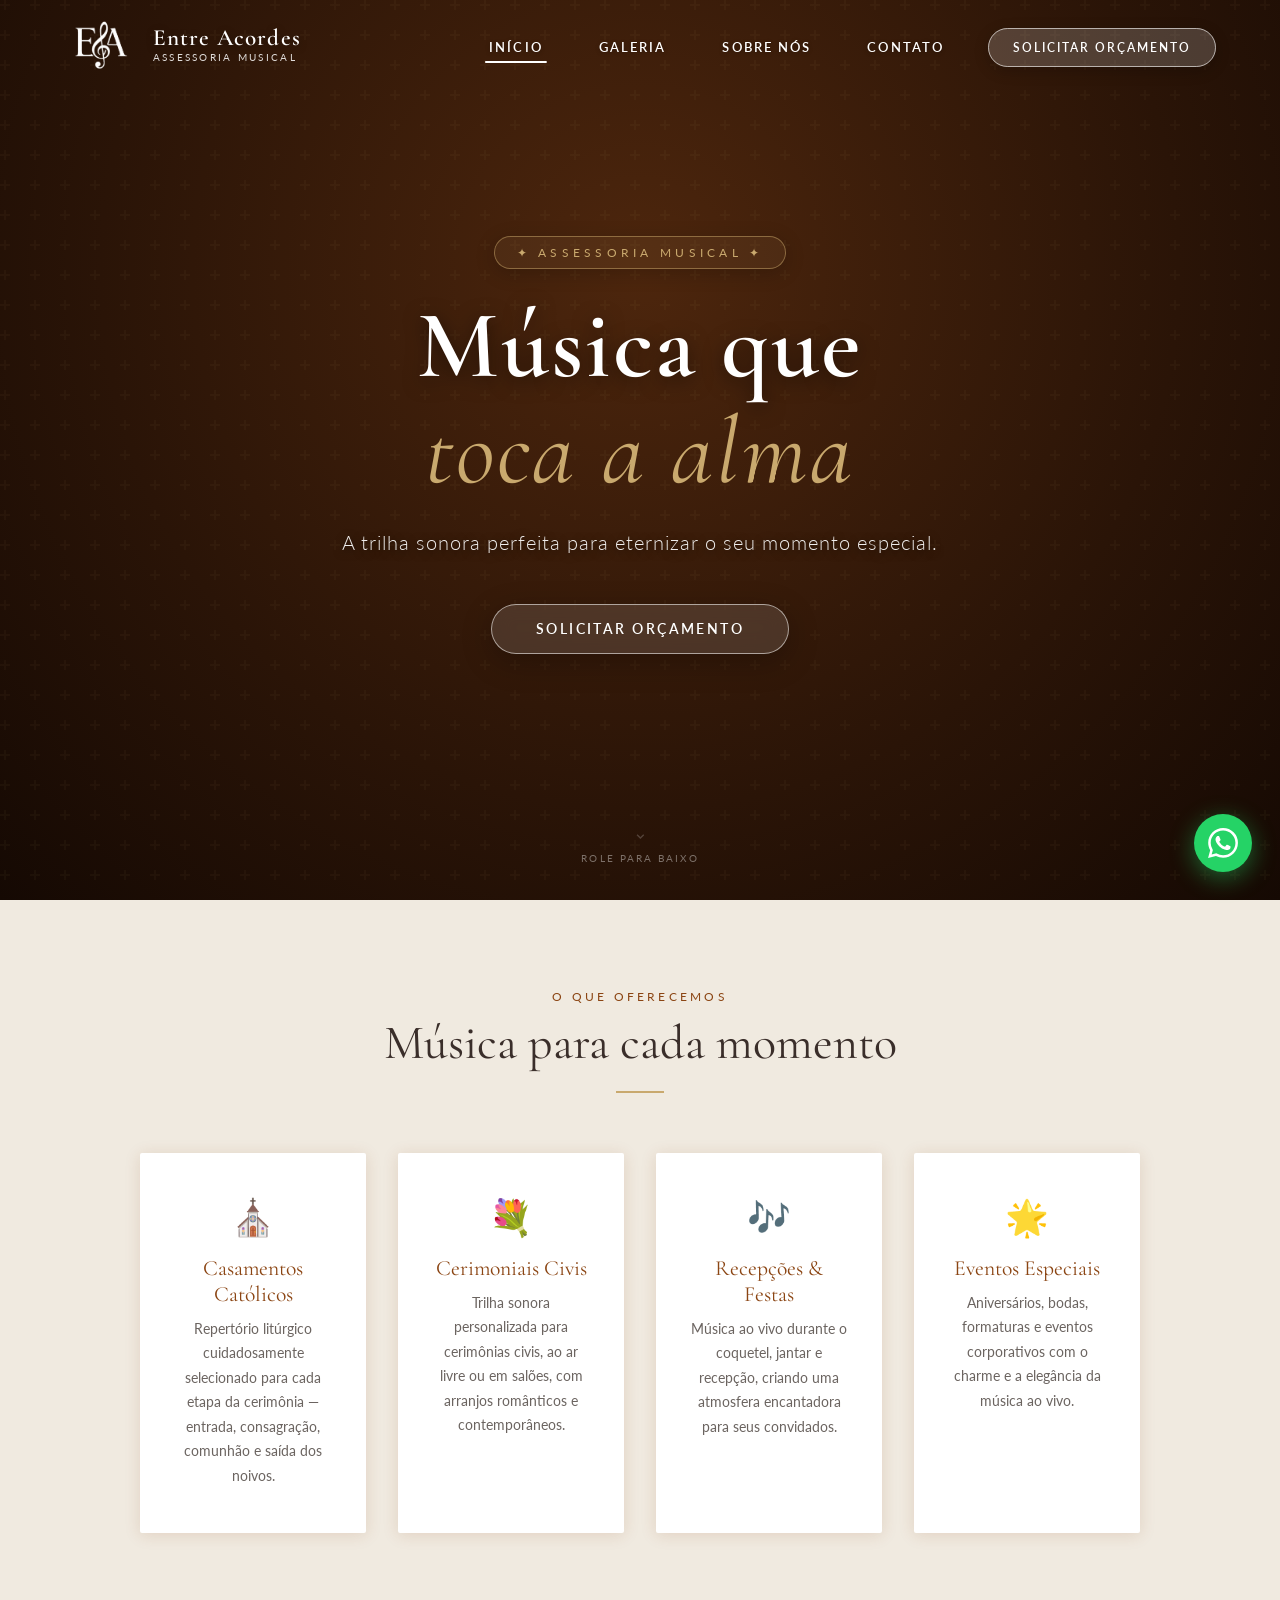
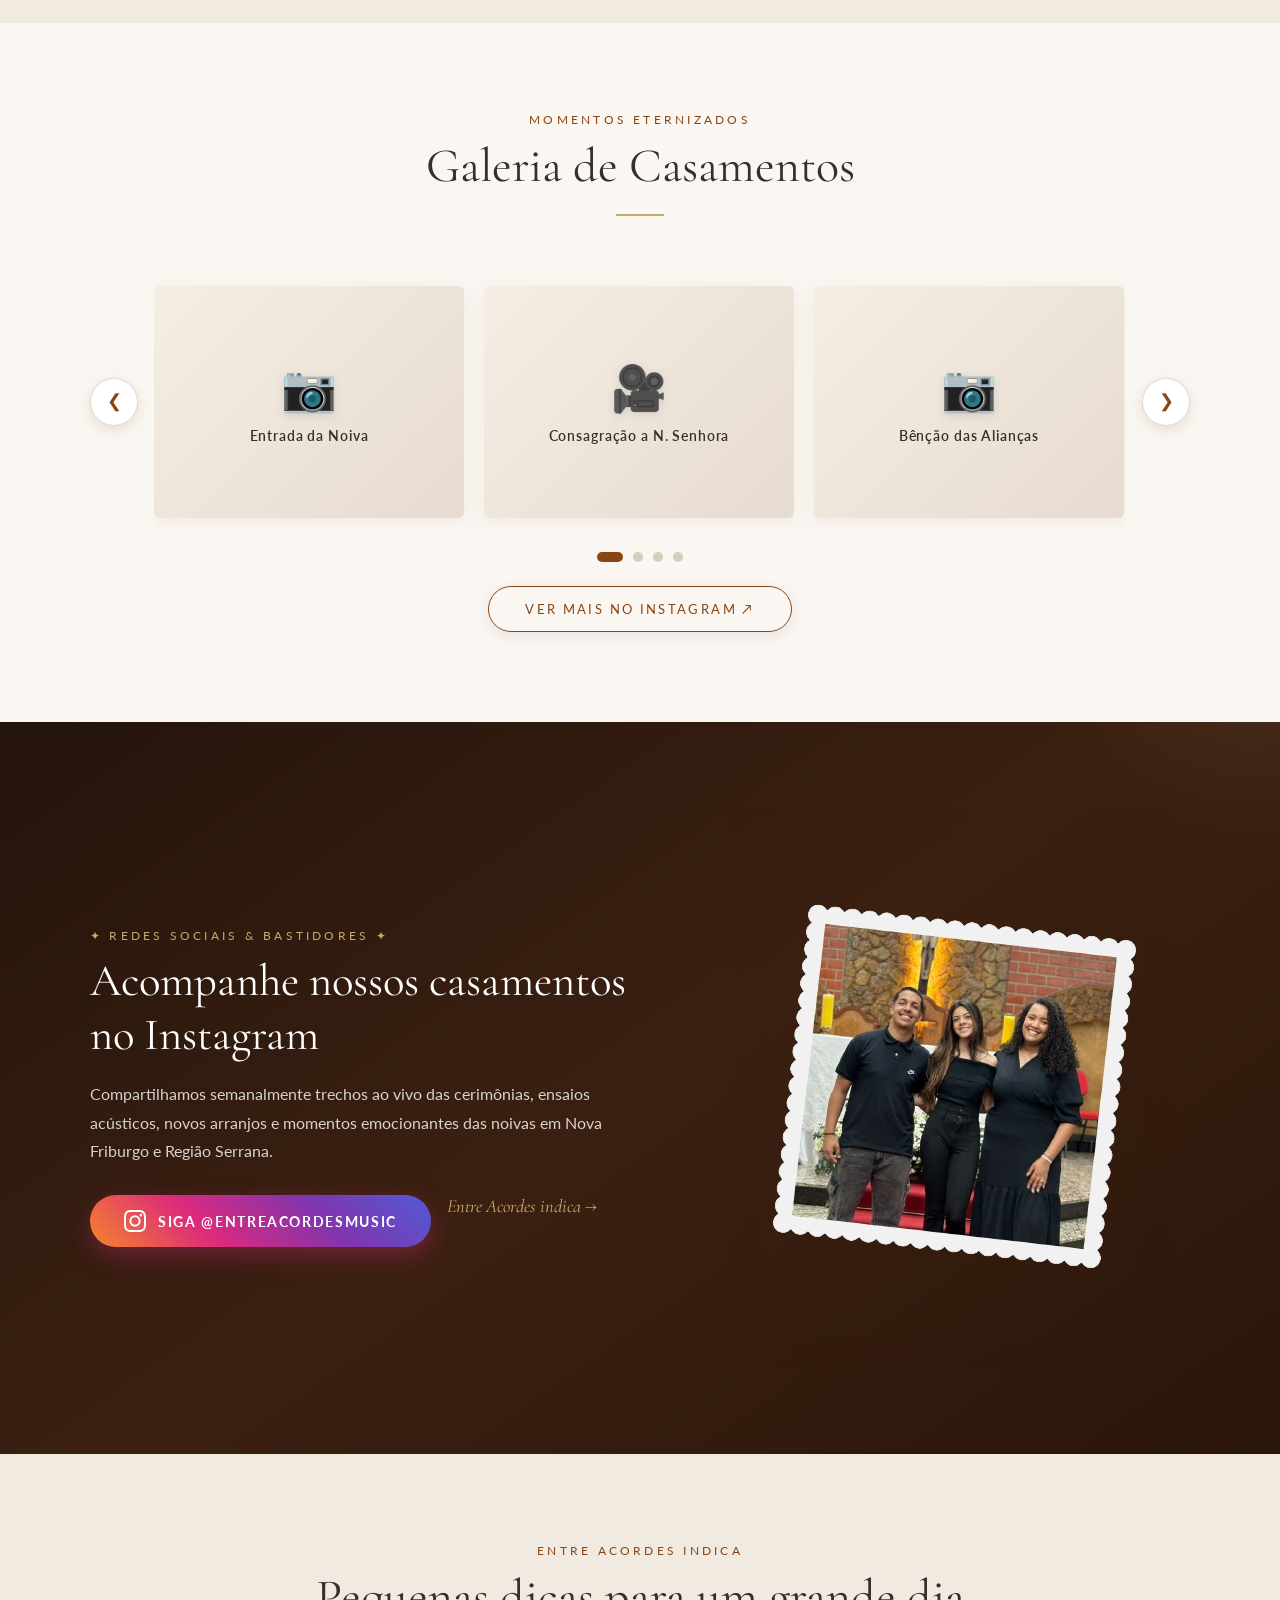
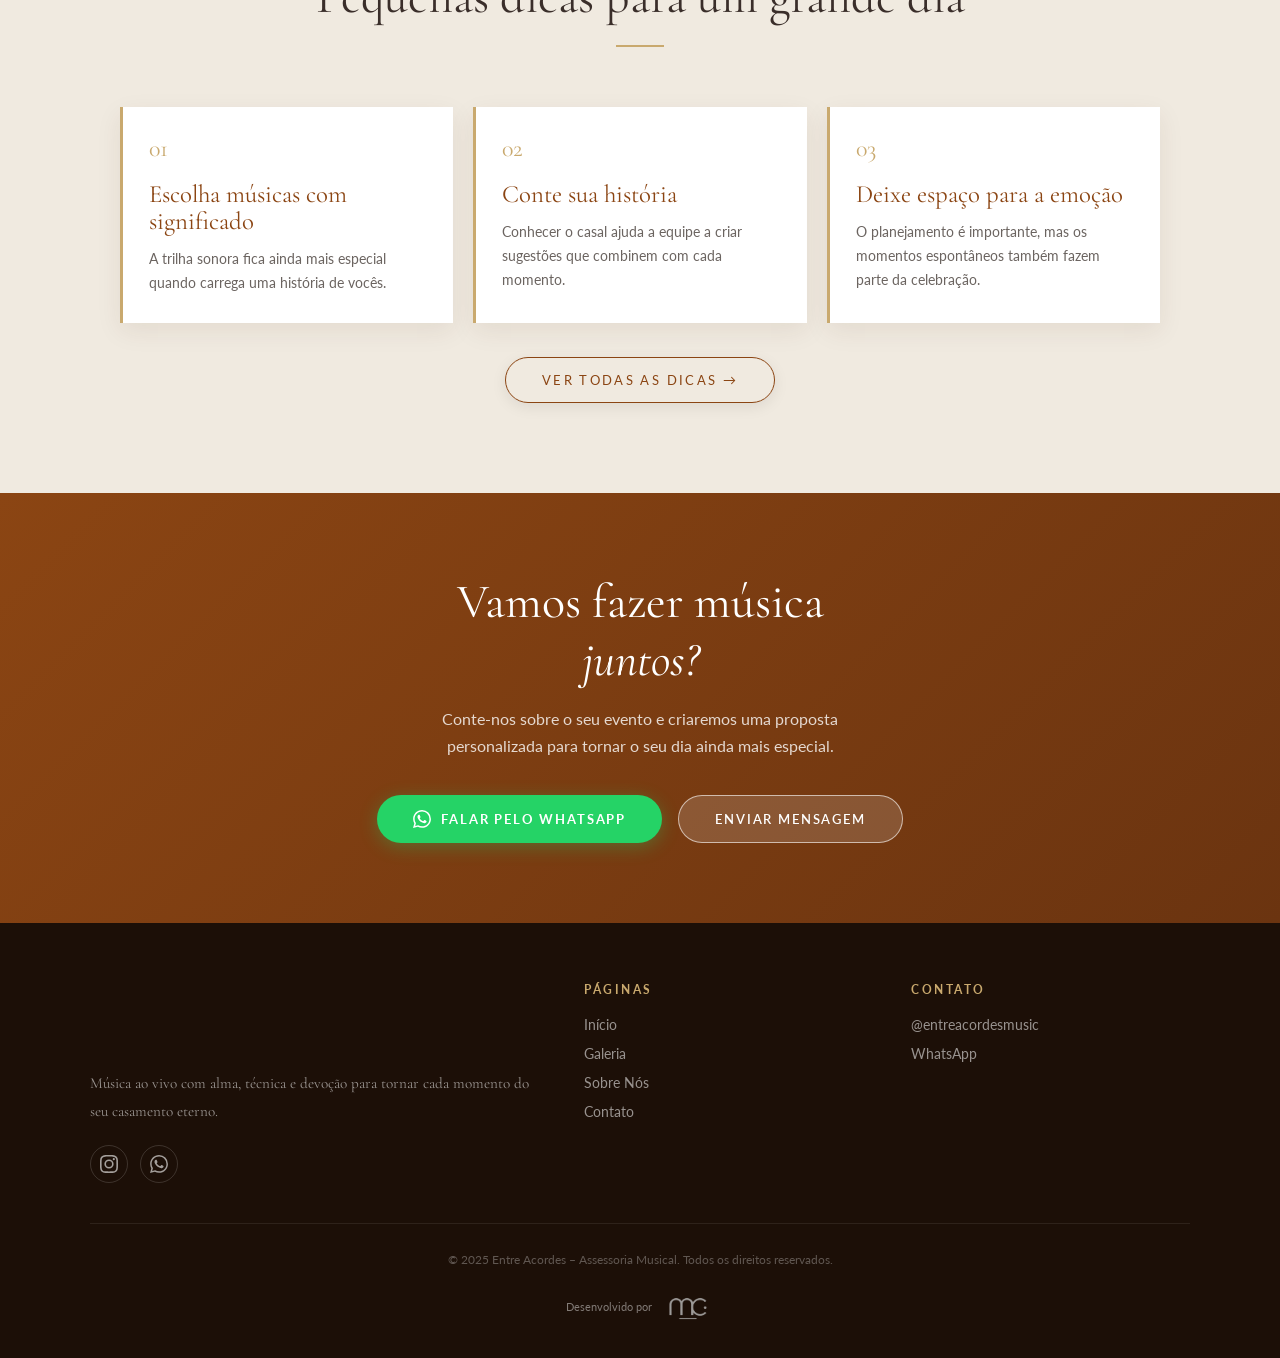
==== index.html @ 1778b9f2 "feat: adicionar página "Entre Acordes Indica" com dicas e links relevantes" ====
<!DOCTYPE html>
<html lang="pt-BR">
<head>
  <meta charset="UTF-8" />
  <meta name="viewport" content="width=device-width, initial-scale=1.0" />
  <title>Entre Acordes – Assessoria Musical</title>
  <meta name="description" content="Entre Acordes: assessoria musical especializada em casamentos católicos e eventos. Violão, teclado e voz para tornar o seu dia inesquecível." />
  <link rel="stylesheet" href="style.css" />
  <link rel="icon" href="logo.png" />
</head>
<body>

<!-- ══ NAVBAR ══ -->
<nav id="navbar">
  <a class="nav-logo" href="index.html">
    <img src="logo-branca.png" alt="Entre Acordes logo" class="logo-light" />
    <img src="logo-oficial.png" alt="Entre Acordes logo" class="logo-dark" />
    <div class="nav-logo-text">
      <span class="nome">Entre Acordes</span>
      <span class="sub">Assessoria Musical</span>
    </div>
  </a>

  <button class="hamburger" id="hamburger" aria-label="Menu">
    <span></span><span></span><span></span>
  </button>

  <ul class="nav-links" id="nav-links">
    <li><a href="index.html">Início</a></li>
    <li><a href="index.html#galeria">Galeria</a></li>
    <li><a href="sobre.html">Sobre Nós</a></li>
    <li><a href="contato.html">Contato</a></li>
    <li><a href="https://wa.me/5500000000000?text=Olá!%20Gostaria%20de%20solicitar%20um%20orçamento%20para%20o%20meu%20evento." target="_blank" class="btn-orcamento">Solicitar Orçamento</a></li>
  </ul>
</nav>

<!-- ══ HERO ══ -->
<section class="hero">
  <div class="hero-overlay"></div>
  <div class="hero-content">
    <span class="hero-tag">✦ Assessoria Musical ✦</span>
    <h1>Música que<br /><em>toca a alma</em></h1>
    <p class="hero-sub">
      A trilha sonora perfeita para eternizar o seu momento especial.
    </p>
    <div class="hero-btns">
      <a href="contato.html" class="btn-hero-translucido">
        Solicitar Orçamento
      </a>
    </div>
  </div>
  <div class="scroll-indicator">
    <svg width="16" height="16" viewBox="0 0 24 24" fill="none" stroke="currentColor" stroke-width="2">
      <path d="M7 10l5 5 5-5"/>
    </svg>
    <span>Role para baixo</span>
  </div>
</section>

<!-- ══ SERVIÇOS ══ -->
<section class="servicos">
  <div class="section-header">
    <span class="section-tag">O que oferecemos</span>
    <h2>Música para cada momento</h2>
    <div class="divider"></div>
  </div>
  <div class="servicos-grid">
    <div class="servico-card">
      <div class="servico-icon">⛪</div>
      <h3>Casamentos Católicos</h3>
      <p>Repertório litúrgico cuidadosamente selecionado para cada etapa da cerimônia — entrada, consagração, comunhão e saída dos noivos.</p>
    </div>
    <div class="servico-card">
      <div class="servico-icon">💐</div>
      <h3>Cerimoniais Civis</h3>
      <p>Trilha sonora personalizada para cerimônias civis, ao ar livre ou em salões, com arranjos românticos e contemporâneos.</p>
    </div>
    <div class="servico-card">
      <div class="servico-icon">🎶</div>
      <h3>Recepções & Festas</h3>
      <p>Música ao vivo durante o coquetel, jantar e recepção, criando uma atmosfera encantadora para seus convidados.</p>
    </div>
    <div class="servico-card">
      <div class="servico-icon">🌟</div>
      <h3>Eventos Especiais</h3>
      <p>Aniversários, bodas, formaturas e eventos corporativos com o charme e a elegância da música ao vivo.</p>
    </div>
  </div>
</section>

<!-- ══ GALERIA ══ -->
<section id="galeria">
  <div class="section-header">
    <span class="section-tag">Momentos eternizados</span>
    <h2>Galeria de Casamentos</h2>
    <div class="divider"></div>
  </div>

  <!-- 
    💡 COMO ADICIONAR SUAS FOTOS E VÍDEOS:
    Substitua os blocos .galeria-placeholder por:
    <img src="fotos/seu-arquivo.jpg" alt="Descrição" /> dentro do .galeria-item
    Para vídeos: <video src="videos/video.mp4" autoplay muted loop playsinline></video>
  -->
  <!-- CARROSSEL DE GALERIA -->
  <div class="carousel-container">
    <button class="carousel-btn prev" id="carousel-prev" aria-label="Anterior">&#10094;</button>
    <div class="carousel-track-wrapper">
      <div class="carousel-track" id="carousel-track">
        
        <div class="carousel-slide" data-type="image" data-title="Entrada da Noiva - Paróquia Sagrado Coração">
          <div class="galeria-item">
            <div class="galeria-placeholder">
              <span class="icon">📷</span>
              <span>Entrada da Noiva</span>
            </div>
            <div class="galeria-overlay"><span>Ampliar foto ⤢</span></div>
          </div>
        </div>

        <div class="carousel-slide" data-type="video" data-title="Consagração a Nossa Senhora (Ao Vivo)">
          <div class="galeria-item">
            <div class="galeria-placeholder">
              <span class="icon">🎥</span>
              <span>Consagração a N. Senhora</span>
            </div>
            <div class="galeria-overlay"><span>Assistir vídeo ▶</span></div>
          </div>
        </div>

        <div class="carousel-slide" data-type="image" data-title="Bênção das Alianças - Catedral">
          <div class="galeria-item">
            <div class="galeria-placeholder">
              <span class="icon">📷</span>
              <span>Bênção das Alianças</span>
            </div>
            <div class="galeria-overlay"><span>Ampliar foto ⤢</span></div>
          </div>
        </div>

        <div class="carousel-slide" data-type="image" data-title="Missa de 15 Anos - Momento de Louvor">
          <div class="galeria-item">
            <div class="galeria-placeholder">
              <span class="icon">👑</span>
              <span>Missa de 15 Anos</span>
            </div>
            <div class="galeria-overlay"><span>Ampliar foto ⤢</span></div>
          </div>
        </div>

        <div class="carousel-slide" data-type="video" data-title="Marcha Nupcial com Arranjo Acústico">
          <div class="galeria-item">
            <div class="galeria-placeholder">
              <span class="icon">🎥</span>
              <span>Marcha Nupcial ao Teclado</span>
            </div>
            <div class="galeria-overlay"><span>Assistir vídeo ▶</span></div>
          </div>
        </div>

        <div class="carousel-slide" data-type="image" data-title="Saída dos Noivos e Cortejo">
          <div class="galeria-item">
            <div class="galeria-placeholder">
              <span class="icon">📷</span>
              <span>Cortejo e Saída</span>
            </div>
            <div class="galeria-overlay"><span>Ampliar foto ⤢</span></div>
          </div>
        </div>

      </div>
    </div>
    <button class="carousel-btn next" id="carousel-next" aria-label="Próximo">&#10095;</button>
  </div>

  <!-- Indicadores de bolinha (dots) -->
  <div class="carousel-dots" id="carousel-dots"></div>

  <div style="text-align:center;margin-top:24px;">
    <a href="https://www.instagram.com/entreacordesmusic" target="_blank" class="btn btn-outline">
      Ver mais no Instagram ↗
    </a>
  </div>
</section>

<!-- ══ MODAL DE MÍDIA (LIGHTBOX) ══ -->
<div class="media-modal" id="media-modal" role="dialog" aria-modal="true" aria-hidden="true">
  <div class="modal-backdrop" id="modal-backdrop"></div>
  <div class="modal-container">
    <button class="modal-close" id="modal-close" aria-label="Fechar">&times;</button>
    <div class="modal-content" id="modal-content">
      <!-- Inserido dinamicamente via JS -->
    </div>
    <p class="modal-caption" id="modal-caption"></p>
  </div>
</div>

<!-- ══ SEÇÃO DESTAQUE INSTAGRAM & REDES SOCIAIS ══ -->
<section class="insta-section">
  <div class="insta-container">
    <div class="insta-content">
      <span class="section-tag" style="color:var(--dourado);">✦ Redes Sociais & Bastidores ✦</span>
      <h2>Acompanhe nossos casamentos no Instagram</h2>
      <p>
        Compartilhamos semanalmente trechos ao vivo das cerimônias, ensaios acústicos, novos arranjos e momentos emocionantes das noivas em Nova Friburgo e Região Serrana.
      </p>
      
      <div class="insta-actions">
        <a href="https://www.instagram.com/entreacordesmusic" target="_blank" class="btn-insta">
          <svg xmlns="http://www.w3.org/2000/svg" width="22" height="22" viewBox="0 0 24 24" fill="currentColor">
            <path d="M12 2.163c3.204 0 3.584.012 4.85.07 3.252.148 4.771 1.691 4.919 4.919.058 1.265.069 1.645.069 4.849 0 3.205-.012 3.584-.069 4.849-.149 3.225-1.664 4.771-4.919 4.919-1.266.058-1.644.07-4.85.07-3.204 0-3.584-.012-4.849-.07-3.26-.149-4.771-1.699-4.919-4.92-.058-1.265-.07-1.644-.07-4.849 0-3.204.013-3.583.07-4.849.149-3.227 1.664-4.771 4.919-4.919 1.266-.057 1.645-.069 4.849-.069zM12 0C8.741 0 8.333.014 7.053.072 2.695.272.273 2.69.073 7.052.014 8.333 0 8.741 0 12c0 3.259.014 3.668.072 4.948.2 4.358 2.618 6.78 6.98 6.98C8.333 23.986 8.741 24 12 24c3.259 0 3.668-.014 4.948-.072 4.354-.2 6.782-2.618 6.979-6.98.059-1.28.073-1.689.073-4.948 0-3.259-.014-3.667-.072-4.947-.196-4.354-2.617-6.78-6.979-6.98C15.668.014 15.259 0 12 0zm0 5.838a6.162 6.162 0 100 12.324 6.162 6.162 0 000-12.324zM12 16a4 4 0 110-8 4 4 0 010 8zm6.406-11.845a1.44 1.44 0 100 2.881 1.44 1.44 0 000-2.881z"/>
          </svg>
          Siga @entreacordesmusic
        </a>
        <a href="indica.html" class="indica-link">
          Entre Acordes indica →
        </a>

        <!-- TikTok estruturado (oculto por enquanto) -->
        <!--
        <a href="https://www.tiktok.com/@entreacordesmusic" target="_blank" class="btn-tiktok" style="display:none;">
          <svg xmlns="http://www.w3.org/2000/svg" width="20" height="20" viewBox="0 0 24 24" fill="currentColor">
            <path d="M19.59 6.69a4.83 4.83 0 0 1-3.77-4.25V2h-3.45v13.67a2.89 2.89 0 0 1-5.2 1.74 2.89 2.89 0 0 1 2.31-4.64c.298-.002.595.042.88.13V9.4a6.33 6.33 0 0 0-1-.08A6.34 6.34 0 0 0 3 15.66a6.34 6.34 0 0 0 10.82 4.5 6.3 6.3 0 0 0 1.86-4.5v-7.1a8.16 8.16 0 0 0 4.77 1.52v-3.4a4.85 4.85 0 0 1-.86.01z"/>
          </svg>
          TikTok
        </a>
        -->
      </div>
    </div>

    <div class="insta-visual-card equipe-visual">
      <img src="equipe-entre-acordes.png" alt="Equipe Entre Acordes" />
    </div>
  </div>
</section>

<!-- ══ DESTAQUE ENTRE ACORDES INDICA ══ -->
<section class="indica-preview">
  <div class="section-header">
    <span class="section-tag">Entre Acordes indica</span>
    <h2>Pequenas dicas para um grande dia</h2>
    <div class="divider"></div>
  </div>
  <div class="indica-preview-grid">
    <article class="indica-preview-card">
      <span class="indica-preview-number">01</span>
      <h3>Escolha músicas com significado</h3>
      <p>A trilha sonora fica ainda mais especial quando carrega uma história de vocês.</p>
    </article>
    <article class="indica-preview-card">
      <span class="indica-preview-number">02</span>
      <h3>Conte sua história</h3>
      <p>Conhecer o casal ajuda a equipe a criar sugestões que combinem com cada momento.</p>
    </article>
    <article class="indica-preview-card">
      <span class="indica-preview-number">03</span>
      <h3>Deixe espaço para a emoção</h3>
      <p>O planejamento é importante, mas os momentos espontâneos também fazem parte da celebração.</p>
    </article>
  </div>
  <div class="indica-preview-action">
    <a href="indica.html" class="btn btn-outline">Ver todas as dicas →</a>
  </div>
</section>

<!-- ══ CTA ══ -->
<section class="cta-banner">
  <h2>Vamos fazer música<br /><em style="font-style:italic;">juntos?</em></h2>
  <p>Conte-nos sobre o seu evento e criaremos uma proposta<br />personalizada para tornar o seu dia ainda mais especial.</p>
  <div class="cta-btns">
    <a href="https://wa.me/5500000000000?text=Olá!%20Gostaria%20de%20solicitar%20um%20orçamento%20para%20o%20meu%20evento." target="_blank" class="btn-wpp">
      <svg xmlns="http://www.w3.org/2000/svg" viewBox="0 0 24 24" fill="white" width="18" height="18">
        <path d="M17.472 14.382c-.297-.149-1.758-.867-2.03-.967-.273-.099-.471-.148-.67.15-.197.297-.767.966-.94 1.164-.173.199-.347.223-.644.075-.297-.15-1.255-.463-2.39-1.475-.883-.788-1.48-1.761-1.653-2.059-.173-.297-.018-.458.13-.606.134-.133.298-.347.446-.52.149-.174.198-.298.298-.497.099-.198.05-.371-.025-.52-.075-.149-.669-1.612-.916-2.207-.242-.579-.487-.5-.669-.51-.173-.008-.371-.01-.57-.01-.198 0-.52.074-.792.372-.272.297-1.04 1.016-1.04 2.479 0 1.462 1.065 2.875 1.213 3.074.149.198 2.096 3.2 5.077 4.487.709.306 1.262.489 1.694.625.712.227 1.36.195 1.871.118.571-.085 1.758-.719 2.006-1.413.248-.694.248-1.289.173-1.413-.074-.124-.272-.198-.57-.347m-5.421 7.403h-.004a9.87 9.87 0 01-5.031-1.378l-.361-.214-3.741.982.998-3.648-.235-.374a9.86 9.86 0 01-1.51-5.26c.001-5.45 4.436-9.884 9.888-9.884 2.64 0 5.122 1.03 6.988 2.898a9.825 9.825 0 012.893 6.994c-.003 5.45-4.437 9.884-9.885 9.884m8.413-18.297A11.815 11.815 0 0012.05 0C5.495 0 .16 5.335.157 11.892c0 2.096.547 4.142 1.588 5.945L.057 24l6.305-1.654a11.882 11.882 0 005.683 1.448h.005c6.554 0 11.89-5.335 11.893-11.893a11.821 11.821 0 00-3.48-8.413Z"/>
      </svg>
      Falar pelo WhatsApp
    </a>
    <a href="contato.html" class="btn-light">Enviar Mensagem</a>
  </div>
</section>

<!-- ══ FOOTER ══ -->
<footer>
  <div class="footer-inner">
    <div class="footer-brand">
      <img src="logo-oficial.png" alt="Entre Acordes" style="height:70px; mix-blend-mode: multiply;" />
      <p>Música ao vivo com alma, técnica e devoção para tornar cada momento do seu casamento eterno.</p>
      <div class="footer-social" style="margin-top:20px;">
        <a href="https://www.instagram.com/entreacordesmusic" target="_blank" title="Instagram">
          <svg xmlns="http://www.w3.org/2000/svg" width="18" height="18" viewBox="0 0 24 24" fill="currentColor">
            <path d="M12 2.163c3.204 0 3.584.012 4.85.07 3.252.148 4.771 1.691 4.919 4.919.058 1.265.069 1.645.069 4.849 0 3.205-.012 3.584-.069 4.849-.149 3.225-1.664 4.771-4.919 4.919-1.266.058-1.644.07-4.85.07-3.204 0-3.584-.012-4.849-.07-3.26-.149-4.771-1.699-4.919-4.92-.058-1.265-.07-1.644-.07-4.849 0-3.204.013-3.583.07-4.849.149-3.227 1.664-4.771 4.919-4.919 1.266-.057 1.645-.069 4.849-.069zM12 0C8.741 0 8.333.014 7.053.072 2.695.272.273 2.69.073 7.052.014 8.333 0 8.741 0 12c0 3.259.014 3.668.072 4.948.2 4.358 2.618 6.78 6.98 6.98C8.333 23.986 8.741 24 12 24c3.259 0 3.668-.014 4.948-.072 4.354-.2 6.782-2.618 6.979-6.98.059-1.28.073-1.689.073-4.948 0-3.259-.014-3.667-.072-4.947-.196-4.354-2.617-6.78-6.979-6.98C15.668.014 15.259 0 12 0zm0 5.838a6.162 6.162 0 100 12.324 6.162 6.162 0 000-12.324zM12 16a4 4 0 110-8 4 4 0 010 8zm6.406-11.845a1.44 1.44 0 100 2.881 1.44 1.44 0 000-2.881z"/>
          </svg>
        </a>
        <a href="https://wa.me/5500000000000" target="_blank" title="WhatsApp">
          <svg xmlns="http://www.w3.org/2000/svg" width="18" height="18" viewBox="0 0 24 24" fill="currentColor">
            <path d="M17.472 14.382c-.297-.149-1.758-.867-2.03-.967-.273-.099-.471-.148-.67.15-.197.297-.767.966-.94 1.164-.173.199-.347.223-.644.075-.297-.15-1.255-.463-2.39-1.475-.883-.788-1.48-1.761-1.653-2.059-.173-.297-.018-.458.13-.606.134-.133.298-.347.446-.52.149-.174.198-.298.298-.497.099-.198.05-.371-.025-.52-.075-.149-.669-1.612-.916-2.207-.242-.579-.487-.5-.669-.51-.173-.008-.371-.01-.57-.01-.198 0-.52.074-.792.372-.272.297-1.04 1.016-1.04 2.479 0 1.462 1.065 2.875 1.213 3.074.149.198 2.096 3.2 5.077 4.487.709.306 1.262.489 1.694.625.712.227 1.36.195 1.871.118.571-.085 1.758-.719 2.006-1.413.248-.694.248-1.289.173-1.413-.074-.124-.272-.198-.57-.347m-5.421 7.403h-.004a9.87 9.87 0 01-5.031-1.378l-.361-.214-3.741.982.998-3.648-.235-.374a9.86 9.86 0 01-1.51-5.26c.001-5.45 4.436-9.884 9.888-9.884 2.64 0 5.122 1.03 6.988 2.898a9.825 9.825 0 012.893 6.994c-.003 5.45-4.437 9.884-9.885 9.884m8.413-18.297A11.815 11.815 0 0012.05 0C5.495 0 .16 5.335.157 11.892c0 2.096.547 4.142 1.588 5.945L.057 24l6.305-1.654a11.882 11.882 0 005.683 1.448h.005c6.554 0 11.89-5.335 11.893-11.893a11.821 11.821 0 00-3.48-8.413Z"/>
          </svg>
        </a>
      </div>
    </div>
    <div class="footer-col">
      <h4>Páginas</h4>
      <ul>
        <li><a href="index.html">Início</a></li>
        <li><a href="index.html#galeria">Galeria</a></li>
        <li><a href="sobre.html">Sobre Nós</a></li>
        <li><a href="contato.html">Contato</a></li>
      </ul>
    </div>
    <div class="footer-col">
      <h4>Contato</h4>
      <ul>
        <li><a href="https://www.instagram.com/entreacordesmusic" target="_blank">@entreacordesmusic</a></li>
        <li><a href="https://wa.me/5500000000000">WhatsApp</a></li>
      </ul>
    </div>
  </div>
  <div class="footer-bottom">
    <p>© 2025 Entre Acordes – Assessoria Musical. Todos os direitos reservados.</p>
    <a class="developer-credit" href="https://mariaclaramonteiro.com.br/" target="_blank" rel="noopener noreferrer" aria-label="Desenvolvido por Maria Clara Monteiro">
      <span>Desenvolvido por</span>
      <img src="desenvolvido-por-mc.png" alt="Maria Clara Monteiro" />
    </a>
  </div>
</footer>

<!-- ══ BOTÃO WPP FLUTUANTE ══ -->
<a href="https://wa.me/5500000000000?text=Olá!%20Gostaria%20de%20solicitar%20um%20orçamento." target="_blank" class="wpp-float" title="Falar pelo WhatsApp">
  <svg xmlns="http://www.w3.org/2000/svg" viewBox="0 0 24 24">
    <path d="M17.472 14.382c-.297-.149-1.758-.867-2.03-.967-.273-.099-.471-.148-.67.15-.197.297-.767.966-.94 1.164-.173.199-.347.223-.644.075-.297-.15-1.255-.463-2.39-1.475-.883-.788-1.48-1.761-1.653-2.059-.173-.297-.018-.458.13-.606.134-.133.298-.347.446-.52.149-.174.198-.298.298-.497.099-.198.05-.371-.025-.52-.075-.149-.669-1.612-.916-2.207-.242-.579-.487-.5-.669-.51-.173-.008-.371-.01-.57-.01-.198 0-.52.074-.792.372-.272.297-1.04 1.016-1.04 2.479 0 1.462 1.065 2.875 1.213 3.074.149.198 2.096 3.2 5.077 4.487.709.306 1.262.489 1.694.625.712.227 1.36.195 1.871.118.571-.085 1.758-.719 2.006-1.413.248-.694.248-1.289.173-1.413-.074-.124-.272-.198-.57-.347m-5.421 7.403h-.004a9.87 9.87 0 01-5.031-1.378l-.361-.214-3.741.982.998-3.648-.235-.374a9.86 9.86 0 01-1.51-5.26c.001-5.45 4.436-9.884 9.888-9.884 2.64 0 5.122 1.03 6.988 2.898a9.825 9.825 0 012.893 6.994c-.003 5.45-4.437 9.884-9.885 9.884m8.413-18.297A11.815 11.815 0 0012.05 0C5.495 0 .16 5.335.157 11.892c0 2.096.547 4.142 1.588 5.945L.057 24l6.305-1.654a11.882 11.882 0 005.683 1.448h.005c6.554 0 11.89-5.335 11.893-11.893a11.821 11.821 0 00-3.48-8.413Z"/>
  </svg>
</a>

<script src="main.js"></script>
</body>
</html>
---- style.css ----
/* =============================================
   ENTRE ACORDES - Assessoria Musical
   Paleta: Cobre #8B5A2B | Marfim #FAF7F2 | Dourado #C9A96E
   ============================================= */

@import url('https://fonts.googleapis.com/css2?family=Cormorant+Garamond:ital,wght@0,300;0,400;0,600;0,700;1,300;1,400;1,600&family=Lato:wght@300;400;700&display=swap');

:root {
  --cobre:       #8B4513;
  --cobre-dark:  #6B3410;
  --cobre-light: #A0522D;
  --dourado:     #C9A96E;
  --marfim:      #FAF7F2;
  --creme:       #F0EAE0;
  --cinza:       #6B6460;
  --branco:      #FFFFFF;
  --texto:       #3A2E2A;
  --sombra:      rgba(139,69,19,0.15);
}

/* ── PÁGINA DE LINKS PARA REDES SOCIAIS ── */
.links-page {
  min-height: 100vh;
  background:
    radial-gradient(circle at 50% -10%, rgba(201, 169, 110, 0.28), transparent 38%),
    linear-gradient(160deg, #fbf8f3 0%, #f0e6d9 100%);
}

.links-main {
  width: calc(100% - 32px);
  max-width: 520px;
  min-height: 100vh;
  margin: 0 auto;
  padding: 48px 0 30px;
  display: flex;
  flex-direction: column;
  align-items: center;
}

.links-header {
  text-align: center;
  margin-bottom: 28px;
}

.links-header > a {
  display: inline-block;
  transition: transform 0.3s ease;
}

.links-header > a:hover {
  transform: translateY(-3px);
}

.links-logo {
  display: block;
  width: 94px;
  height: 94px;
  object-fit: contain;
  margin: 0 auto 16px;
  mix-blend-mode: multiply;
}

.links-header h1 {
  color: var(--cobre);
  font-size: 2.15rem;
  line-height: 1;
  letter-spacing: 0.03em;
}

.links-header p {
  color: var(--cinza);
  font-size: 0.72rem;
  text-transform: uppercase;
  letter-spacing: 0.25em;
  margin-top: 8px;
}

.links-location {
  display: block;
  color: var(--texto);
  font-family: 'Cormorant Garamond', serif;
  font-size: 1.1rem;
  font-style: italic;
  margin-top: 16px;
}

.links-list {
  width: 100%;
  display: grid;
  gap: 13px;
}

.link-card {
  min-height: 62px;
  display: grid;
  grid-template-columns: 30px 1fr 24px;
  align-items: center;
  gap: 12px;
  padding: 14px 20px;
  border: 1px solid rgba(139, 69, 19, 0.18);
  border-radius: 5px;
  background: rgba(255, 255, 255, 0.74);
  color: var(--texto);
  box-shadow: 0 8px 22px rgba(80, 40, 15, 0.07);
  text-decoration: none;
  font-size: 0.82rem;
  font-weight: 700;
  letter-spacing: 0.05em;
  transition: transform 0.3s ease, box-shadow 0.3s ease, background 0.3s ease;
}

.link-card:hover,
.link-card:focus-visible {
  transform: translateY(-3px);
  background: var(--branco);
  box-shadow: 0 12px 28px rgba(80, 40, 15, 0.14);
}

.link-card:focus-visible {
  outline: 2px solid var(--dourado);
  outline-offset: 3px;
}

.link-card-primary {
  background: linear-gradient(135deg, var(--cobre) 0%, var(--cobre-light) 100%);
  border-color: transparent;
  color: var(--branco);
}

.link-card-primary:hover,
.link-card-primary:focus-visible {
  background: linear-gradient(135deg, var(--cobre-dark) 0%, var(--cobre) 100%);
}

.link-card-icon {
  width: 30px;
  color: var(--cobre);
  font-family: 'Cormorant Garamond', serif;
  font-size: 1.55rem;
  font-weight: 600;
  line-height: 1;
  text-align: center;
}

.link-card-primary .link-card-icon {
  color: var(--dourado);
}

.link-card-arrow {
  color: var(--dourado);
  font-size: 1.2rem;
  font-weight: 400;
  text-align: right;
}

.links-footer {
  display: flex;
  flex-direction: column;
  align-items: center;
  gap: 6px;
  margin-top: auto;
  padding-top: 38px;
  color: var(--cinza);
  font-size: 0.7rem;
  letter-spacing: 0.06em;
  text-align: center;
}

.links-footer a {
  color: var(--cobre);
  font-weight: 700;
  text-decoration: none;
}

.links-footer a:hover {
  text-decoration: underline;
}

@media (max-width: 480px) {
  .links-main {
    padding-top: 32px;
  }

  .links-header {
    margin-bottom: 22px;
  }

  .links-logo {
    width: 82px;
    height: 82px;
    margin-bottom: 13px;
  }

  .links-header h1 {
    font-size: 1.95rem;
  }

  .link-card {
    min-height: 58px;
    padding: 12px 15px;
    font-size: 0.76rem;
  }
}

* { margin: 0; padding: 0; box-sizing: border-box; }

html { scroll-behavior: smooth; }

body {
  font-family: 'Lato', sans-serif;
  background-color: var(--marfim);
  color: var(--texto);
  overflow-x: hidden;
}

/* ── TIPOGRAFIA ── */
h1, h2, h3 {
  font-family: 'Cormorant Garamond', serif;
  font-weight: 400;
}

/* ── NAVBAR DINÂMICA: TRANSPARENTE NO TOPO / BEGE SÓLIDO NO SCROLL ── */
nav {
  position: fixed;
  top: 0; left: 0; right: 0;
  z-index: 1000;
  display: flex;
  align-items: center;
  justify-content: space-between;
  padding: 0 5%;
  height: 90px;
  background: transparent;
  border-bottom: none;
  transition: all 0.4s cubic-bezier(0.16, 1, 0.3, 1);
}

/* Estado com scroll: Bege estruturado totalmente sólido */
nav.scrolled {
  height: 74px;
  background: #F4EFE6 !important; /* Bege estruturado sólido */
  box-shadow: 0 6px 25px rgba(80, 40, 15, 0.12);
  border-bottom: none;
}

.nav-logo {
  display: flex;
  align-items: center;
  gap: 14px;
  text-decoration: none;
  transition: transform 0.3s ease;
}

.nav-logo:hover {
  transform: scale(1.03);
}

.nav-logo img {
  height: 52px;
  width: auto;
  transition: height 0.3s ease;
  object-fit: contain;
}

/* Alternância suave entre logo branca e logo escura */
.nav-logo .logo-light {
  display: block;
  border-radius: 4px;
}

.nav-logo .logo-dark {
  display: none;
}

nav.scrolled .nav-logo .logo-light {
  display: none;
}

nav.scrolled .nav-logo .logo-dark {
  display: block;
  mix-blend-mode: multiply;
}

nav.scrolled .nav-logo img {
  height: 44px;
}

.nav-logo-text {
  display: flex;
  flex-direction: column;
  line-height: 1;
}

/* Textos da logo: Brancos no topo transparente */
.nav-logo-text .nome {
  font-family: 'Cormorant Garamond', serif;
  font-size: 1.45rem;
  font-weight: 600;
  color: #FFFFFF;
  letter-spacing: 0.05em;
  transition: color 0.35s ease;
  text-shadow: 0 2px 8px rgba(0,0,0,0.4);
}

.nav-logo-text .sub {
  font-size: 0.65rem;
  text-transform: uppercase;
  letter-spacing: 0.22em;
  color: rgba(255, 255, 255, 0.85);
  margin-top: 2px;
  transition: color 0.35s ease;
}

/* Textos da logo no scroll: Cobre / Marrom */
nav.scrolled .nav-logo-text .nome {
  color: var(--cobre);
  text-shadow: none;
}

nav.scrolled .nav-logo-text .sub {
  color: var(--cinza);
}

.nav-links {
  display: flex;
  gap: 32px;
  list-style: none;
  align-items: center;
}

/* Links do menu: Brancos no topo transparente */
.nav-links a {
  text-decoration: none;
  font-size: 0.82rem;
  text-transform: uppercase;
  letter-spacing: 0.16em;
  color: #FFFFFF;
  font-weight: 600;
  padding: 8px 12px;
  border-radius: 4px;
  transition: all 0.35s ease;
  position: relative;
  text-shadow: 0 1px 4px rgba(0,0,0,0.3);
}

.nav-links a::after {
  content: '';
  position: absolute;
  bottom: 0px; 
  left: 50%;
  transform: translateX(-50%);
  width: 0; 
  height: 2px;
  background: #FFFFFF;
  transition: width 0.35s cubic-bezier(0.16, 1, 0.3, 1);
  border-radius: 2px;
}

.nav-links a:hover {
  color: #FFEAD0;
  background: rgba(255, 255, 255, 0.12);
}

.nav-links a:hover::after,
.nav-links a.active::after {
  width: 80%;
}

/* Links do menu no scroll: Cor escura/cobre com sublinhado dourado */
nav.scrolled .nav-links a {
  color: var(--texto);
  font-weight: 500;
  text-shadow: none;
}

nav.scrolled .nav-links a::after {
  background: linear-gradient(90deg, var(--cobre), var(--dourado));
}

nav.scrolled .nav-links a:hover {
  color: var(--cobre);
  background: rgba(139, 69, 19, 0.05);
}

/* Botão de orçamento no topo transparente: Dourado elegante */
.btn-orcamento {
  background: rgba(255, 255, 255, 0.18) !important;
  color: #FFFFFF !important;
  padding: 11px 24px !important;
  border-radius: 50px !important;
  font-size: 0.78rem !important;
  letter-spacing: 0.16em;
  font-weight: 700;
  border: 1.5px solid rgba(255, 255, 255, 0.6) !important;
  backdrop-filter: blur(8px);
  box-shadow: 0 4px 15px rgba(0, 0, 0, 0.2);
  transition: all 0.35s cubic-bezier(0.16, 1, 0.3, 1) !important;
  text-shadow: none !important;
}

.btn-orcamento:hover {
  background: #FFFFFF !important;
  color: var(--cobre-dark) !important;
  border-color: #FFFFFF !important;
  transform: translateY(-2px) scale(1.03) !important;
  box-shadow: 0 8px 25px rgba(0, 0, 0, 0.3) !important;
}

/* Botão de orçamento no scroll: Cobre sólido clássico */
nav.scrolled .btn-orcamento {
  background: linear-gradient(135deg, var(--cobre) 0%, var(--cobre-light) 100%) !important;
  color: #FFFFFF !important;
  border: none !important;
  box-shadow: 0 4px 15px rgba(139, 69, 19, 0.25);
}

nav.scrolled .btn-orcamento:hover {
  background: linear-gradient(135deg, var(--cobre-dark) 0%, var(--cobre) 100%) !important;
  color: #FFFFFF !important;
  box-shadow: 0 8px 24px rgba(139, 69, 19, 0.4) !important;
}

/* Mobile menu (hamburger) */
.hamburger {
  display: none;
  flex-direction: column;
  gap: 6px;
  cursor: pointer;
  background: none;
  border: none;
  padding: 6px;
  z-index: 1002;
}

.hamburger span {
  display: block;
  width: 28px;
  height: 2.5px;
  background: #FFFFFF;
  border-radius: 2px;
  transition: all 0.35s ease;
}

nav.scrolled .hamburger span {
  background: var(--cobre);
}

/* ── BOTÕES GERAIS ARREDONDADOS ── */
.btn {
  display: inline-block;
  padding: 14px 36px;
  font-size: 0.82rem;
  text-transform: uppercase;
  letter-spacing: 0.18em;
  text-decoration: none;
  border-radius: 50px;
  transition: all 0.3s;
  font-family: 'Lato', sans-serif;
  cursor: pointer;
  border: none;
  box-shadow: 0 4px 15px rgba(0, 0, 0, 0.08);
}

.btn-primary {
  background: var(--cobre);
  color: var(--branco);
}

.btn-primary:hover {
  background: var(--cobre-dark);
  transform: translateY(-2px);
  box-shadow: 0 8px 24px var(--sombra);
}

.btn-outline {
  background: transparent;
  color: var(--cobre);
  border: 1.5px solid var(--cobre);
  border-radius: 50px;
}

.btn-outline:hover {
  background: var(--cobre);
  color: var(--branco);
  transform: translateY(-2px);
}

/* ── SEÇÕES ── */
section { padding: 90px 5%; }

.section-header {
  text-align: center;
  margin-bottom: 60px;
}

.section-tag {
  display: block;
  font-size: 0.72rem;
  text-transform: uppercase;
  letter-spacing: 0.28em;
  color: var(--cobre);
  margin-bottom: 12px;
}

.section-header h2 {
  font-size: clamp(2rem, 4vw, 3rem);
  color: var(--texto);
  line-height: 1.2;
}

.divider {
  width: 48px;
  height: 2px;
  background: var(--dourado);
  margin: 18px auto 0;
}

/* ── HERO (index) ── */
.hero {
  position: relative;
  min-height: 100vh;
  display: flex;
  align-items: center;
  justify-content: center;
  text-align: center;
  overflow: hidden;
  background: radial-gradient(circle at 50% 30%, #4D260D 0%, #2A1407 60%, #150903 100%);
  padding-top: 80px;
}

.hero-overlay {
  position: absolute;
  inset: 0;
  background: url("data:image/svg+xml,%3Csvg width='60' height='60' viewBox='0 0 60 60' xmlns='http://www.w3.org/2000/svg'%3E%3Cg fill='none' fill-rule='evenodd'%3E%3Cg fill='%23C9A96E' fill-opacity='0.04'%3E%3Cpath d='M36 34v-4h-2v4h-4v2h4v4h2v-4h4v-2h-4zm0-30V0h-2v4h-4v2h4v4h2V6h4V4h-4zM6 34v-4H4v4H0v2h4v4h2v-4h4v-2H6zM6 4V0H4v4H0v2h4v4h2V6h4V4H6z'/%3E%3C/g%3E%3C/g%3E%3C/svg%3E");
}

.hero-content {
  position: relative;
  z-index: 1;
  max-width: 860px;
  padding: 0 20px;
}

.hero-tag {
  display: inline-block;
  font-size: 0.76rem;
  text-transform: uppercase;
  letter-spacing: 0.35em;
  color: var(--dourado);
  margin-bottom: 24px;
  padding: 8px 22px;
  background: rgba(201, 169, 110, 0.08);
  border: 1px solid rgba(201,169,110,0.5);
  border-radius: 50px;
  box-shadow: 0 4px 20px rgba(0, 0, 0, 0.2);
}

.hero h1 {
  font-family: 'Cormorant Garamond', serif;
  font-size: clamp(3.2rem, 8vw, 6rem);
  font-weight: 600; /* Peso marcante e imponente */
  color: #FFFFFF;
  line-height: 1.1;
  letter-spacing: 0.02em;
  margin-bottom: 20px;
  text-shadow: 0 4px 20px rgba(0, 0, 0, 0.5);
}

.hero h1 em {
  display: inline-block;
  font-family: 'Cormorant Garamond', serif;
  font-style: italic;
  font-weight: 400; /* Mais leve, sutil e gracioso */
  color: var(--dourado); /* Dourado nobre (#C9A96E) sólido, natural e fosco */
  letter-spacing: 0.03em;
  background: none;
  -webkit-text-fill-color: initial;
  filter: none;
  text-shadow: none;
}

.hero-sub {
  font-size: clamp(1rem, 2.4vw, 1.25rem);
  color: rgba(255,255,255,0.92);
  letter-spacing: 0.05em;
  margin: 20px auto 44px;
  max-width: 680px;
  line-height: 1.8;
  font-weight: 300;
  text-shadow: 0 2px 10px rgba(0,0,0,0.6);
}

.hero-btns {
  display: flex;
  gap: 18px;
  justify-content: center;
  flex-wrap: wrap;
}

/* Botão do Hero Translúcido (Frosted Glass / Refinado) */
.btn-hero-translucido {
  display: inline-block;
  background: rgba(255, 255, 255, 0.12);
  color: #FFFFFF;
  padding: 16px 44px;
  border-radius: 50px;
  font-size: 0.85rem;
  text-transform: uppercase;
  letter-spacing: 0.18em;
  font-weight: 600;
  text-decoration: none;
  border: 1.5px solid rgba(255, 255, 255, 0.55);
  backdrop-filter: blur(10px);
  -webkit-backdrop-filter: blur(10px);
  box-shadow: 0 8px 30px rgba(0, 0, 0, 0.25);
  transition: all 0.35s cubic-bezier(0.16, 1, 0.3, 1);
}

.btn-hero-translucido:hover {
  background: rgba(255, 255, 255, 0.95);
  color: var(--cobre-dark);
  border-color: #FFFFFF;
  transform: translateY(-3px) scale(1.02);
  box-shadow: 0 12px 35px rgba(0, 0, 0, 0.4);
}

.btn-hero-wpp {
  display: inline-flex;
  align-items: center;
  gap: 10px;
  background: #25D366;
  color: var(--branco);
  padding: 15px 34px;
  border-radius: 50px;
  text-decoration: none;
  font-size: 0.82rem;
  letter-spacing: 0.14em;
  text-transform: uppercase;
  font-weight: 700;
  transition: all 0.3s;
  box-shadow: 0 4px 20px rgba(37,211,102,0.35);
}

.btn-hero-wpp:hover {
  background: #1ebe5a;
  transform: translateY(-2px);
  box-shadow: 0 8px 24px rgba(37,211,102,0.3);
}

/* Scroll indicator */
.scroll-indicator {
  position: absolute;
  bottom: 36px;
  left: 50%;
  transform: translateX(-50%);
  display: flex;
  flex-direction: column;
  align-items: center;
  gap: 8px;
  color: rgba(255,255,255,0.4);
  font-size: 0.65rem;
  letter-spacing: 0.2em;
  text-transform: uppercase;
  animation: bounce 2s infinite;
}

.scroll-indicator svg { opacity: 0.5; }

@keyframes bounce {
  0%, 100% { transform: translateX(-50%) translateY(0); }
  50% { transform: translateX(-50%) translateY(8px); }
}

/* ── SERVIÇOS ── */
.servicos { background: var(--creme); }

.servicos-grid {
  display: grid;
  grid-template-columns: repeat(auto-fit, minmax(220px, 1fr));
  gap: 32px;
  max-width: 1000px;
  margin: 0 auto;
}

.servico-card {
  background: var(--branco);
  padding: 42px 32px;
  text-align: center;
  border-radius: 2px;
  border-bottom: 3px solid transparent;
  transition: all 0.3s;
  box-shadow: 0 2px 16px var(--sombra);
}

.servico-card:hover {
  border-bottom-color: var(--cobre);
  transform: translateY(-6px);
  box-shadow: 0 12px 36px var(--sombra);
}

.servico-icon {
  font-size: 2.2rem;
  margin-bottom: 16px;
}

.servico-card h3 {
  font-size: 1.35rem;
  color: var(--cobre);
  margin-bottom: 10px;
}

.servico-card p {
  font-size: 0.9rem;
  color: var(--cinza);
  line-height: 1.7;
}

/* ── CARROSSEL DE GALERIA ── */
.carousel-container {
  position: relative;
  max-width: 1100px;
  margin: 0 auto;
  display: flex;
  align-items: center;
  gap: 16px;
}

.carousel-track-wrapper {
  overflow: hidden;
  width: 100%;
  border-radius: 6px;
  padding: 10px 0;
}

.carousel-track {
  display: flex;
  transition: transform 0.45s cubic-bezier(0.25, 1, 0.5, 1);
  gap: 20px;
}

.carousel-slide {
  flex: 0 0 calc(33.333% - 14px);
  min-width: calc(33.333% - 14px);
  user-select: none;
}

@media (max-width: 900px) {
  .carousel-slide {
    flex: 0 0 calc(50% - 10px);
    min-width: calc(50% - 10px);
  }
}

@media (max-width: 600px) {
  .carousel-slide {
    flex: 0 0 100%;
    min-width: 100%;
  }
}

.carousel-btn {
  background: var(--branco);
  color: var(--cobre);
  border: 1px solid rgba(139, 69, 19, 0.2);
  width: 48px;
  height: 48px;
  border-radius: 50%;
  display: flex;
  align-items: center;
  justify-content: center;
  cursor: pointer;
  box-shadow: 0 4px 14px var(--sombra);
  font-size: 1.1rem;
  transition: all 0.3s ease;
  z-index: 10;
  flex-shrink: 0;
}

.carousel-btn:hover {
  background: var(--cobre);
  color: var(--branco);
  transform: scale(1.08);
}

.carousel-dots {
  display: flex;
  justify-content: center;
  gap: 10px;
  margin-top: 24px;
}

.carousel-dot {
  width: 10px;
  height: 10px;
  border-radius: 50%;
  background: #D8CEBE;
  cursor: pointer;
  transition: all 0.3s ease;
}

.carousel-dot.active {
  background: var(--cobre);
  width: 26px;
  border-radius: 10px;
}

.galeria-item {
  position: relative;
  overflow: hidden;
  border-radius: 6px;
  background: var(--creme);
  cursor: pointer;
  box-shadow: 0 4px 20px rgba(139, 69, 19, 0.08);
  transition: transform 0.35s ease, box-shadow 0.35s ease;
}

.galeria-item:hover {
  transform: translateY(-6px);
  box-shadow: 0 12px 30px rgba(139, 69, 19, 0.18);
}

.galeria-item img,
.galeria-item video {
  width: 100%;
  aspect-ratio: 4/3;
  object-fit: cover;
  display: block;
}

/* Placeholder */
.galeria-placeholder {
  aspect-ratio: 4/3;
  display: flex;
  flex-direction: column;
  align-items: center;
  justify-content: center;
  gap: 12px;
  background: linear-gradient(135deg, #F5EEE4 0%, #E6DBD0 100%);
  color: var(--texto);
  font-size: 0.9rem;
  letter-spacing: 0.06em;
  font-weight: 600;
  padding: 20px;
  text-align: center;
}

.galeria-placeholder .icon {
  font-size: 2.8rem;
  filter: drop-shadow(0 2px 4px rgba(0,0,0,0.1));
}

/* Overlay galeria */
.galeria-overlay {
  position: absolute;
  inset: 0;
  background: linear-gradient(to top, rgba(44, 26, 14, 0.75), transparent 70%);
  display: flex;
  align-items: flex-end;
  padding: 22px;
  opacity: 0;
  transition: opacity 0.35s ease;
}

.galeria-item:hover .galeria-overlay {
  opacity: 1;
}

.galeria-overlay span {
  color: var(--branco);
  font-size: 0.82rem;
  letter-spacing: 0.14em;
  text-transform: uppercase;
  font-weight: 700;
  transform: translateY(8px);
  transition: transform 0.3s ease;
}

.galeria-item:hover .galeria-overlay span {
  transform: translateY(0);
}

/* ── MODAL DE MÍDIA (LIGHTBOX) ── */
.media-modal {
  position: fixed;
  inset: 0;
  z-index: 2000;
  display: flex;
  align-items: center;
  justify-content: center;
  opacity: 0;
  visibility: hidden;
  transition: opacity 0.35s ease, visibility 0.35s ease;
  padding: 20px;
}

.media-modal.open {
  opacity: 1;
  visibility: visible;
}

.modal-backdrop {
  position: absolute;
  inset: 0;
  background: rgba(28, 15, 7, 0.85);
  backdrop-filter: blur(8px);
}

.modal-container {
  position: relative;
  z-index: 2;
  max-width: 850px;
  width: 100%;
  background: var(--marfim);
  border-radius: 8px;
  overflow: hidden;
  box-shadow: 0 20px 60px rgba(0,0,0,0.4);
  transform: scale(0.92);
  transition: transform 0.35s cubic-bezier(0.16, 1, 0.3, 1);
  display: flex;
  flex-direction: column;
}

.media-modal.open .modal-container {
  transform: scale(1);
}

.modal-close {
  position: absolute;
  top: 14px;
  right: 14px;
  z-index: 5;
  background: rgba(0,0,0,0.5);
  color: #fff;
  border: none;
  width: 36px;
  height: 36px;
  border-radius: 50%;
  font-size: 1.6rem;
  cursor: pointer;
  display: flex;
  align-items: center;
  justify-content: center;
  line-height: 1;
  transition: background 0.25s, transform 0.25s;
}

.modal-close:hover {
  background: var(--cobre);
  transform: rotate(90deg);
}

.modal-content {
  width: 100%;
  min-height: 380px;
  max-height: 75vh;
  background: #150B05;
  display: flex;
  align-items: center;
  justify-content: center;
}

.modal-content img,
.modal-content video {
  max-width: 100%;
  max-height: 75vh;
  object-fit: contain;
}

.modal-caption {
  padding: 16px 24px;
  font-family: 'Cormorant Garamond', serif;
  font-size: 1.25rem;
  color: var(--texto);
  background: var(--marfim);
  border-top: 1px solid rgba(139, 69, 19, 0.1);
  text-align: center;
}

.modal-preview-placeholder {
  display: flex;
  flex-direction: column;
  align-items: center;
  justify-content: center;
  gap: 16px;
  color: #D8CEBE;
  padding: 40px;
  text-align: center;
}

.modal-preview-placeholder .icon {
  font-size: 4rem;
}

.modal-preview-placeholder p {
  font-size: 1.1rem;
  font-family: 'Cormorant Garamond', serif;
}

/* ── DEPOIMENTOS ── */
.depoimentos { background: var(--creme); }

.depo-grid {
  display: grid;
  grid-template-columns: repeat(auto-fit, minmax(280px, 1fr));
  gap: 28px;
  max-width: 1000px;
  margin: 0 auto;
}

.depo-card {
  background: var(--branco);
  padding: 36px 32px;
  border-radius: 2px;
  box-shadow: 0 2px 16px var(--sombra);
  position: relative;
}

.depo-card::before {
  content: '\201C';
  font-family: 'Cormorant Garamond', serif;
  font-size: 5rem;
  color: var(--dourado);
  opacity: 0.3;
  position: absolute;
  top: 10px; left: 20px;
  line-height: 1;
}

.depo-text {
  font-style: italic;
  font-family: 'Cormorant Garamond', serif;
  font-size: 1.1rem;
  line-height: 1.7;
  color: var(--texto);
  margin-bottom: 20px;
  position: relative;
  z-index: 1;
}

.depo-autor {
  display: flex;
  align-items: center;
  gap: 14px;
}

.depo-avatar {
  width: 44px;
  height: 44px;
  border-radius: 50%;
  background: var(--creme);
  border: 2px solid var(--dourado);
  display: flex;
  align-items: center;
  justify-content: center;
  font-size: 1.2rem;
}

.depo-nome {
  font-weight: 700;
  font-size: 0.85rem;
  color: var(--cobre);
}

.depo-evento {
  font-size: 0.75rem;
  color: var(--cinza);
  letter-spacing: 0.06em;
}

.estrelas { color: var(--dourado); font-size: 0.85rem; margin-bottom: 4px; }

/* ── SEÇÃO INSTAGRAM DESTAQUE ── */
.insta-section {
  background: linear-gradient(145deg, #24140B 0%, #3B2011 50%, #2A150A 100%);
  color: #FFFFFF;
  padding: 85px 5%;
  position: relative;
  overflow: hidden;
}

.insta-section::before {
  content: '';
  position: absolute;
  top: -50%;
  right: -20%;
  width: 500px;
  height: 500px;
  background: radial-gradient(circle, rgba(201, 169, 110, 0.12) 0%, transparent 70%);
  border-radius: 50%;
  pointer-events: none;
}

.insta-container {
  max-width: 1100px;
  margin: 0 auto;
  display: grid;
  grid-template-columns: 1.2fr 1fr;
  gap: 50px;
  align-items: center;
}

.insta-container.no-visual {
  display: block;
  max-width: 760px;
  text-align: center;
}

.insta-container.no-visual .insta-actions {
  justify-content: center;
}

.insta-content h2 {
  font-family: 'Cormorant Garamond', serif;
  font-size: clamp(2rem, 4vw, 2.8rem);
  color: #FFFFFF;
  line-height: 1.2;
  margin-bottom: 18px;
}

.insta-content p {
  font-size: 0.98rem;
  color: rgba(255, 255, 255, 0.8);
  line-height: 1.8;
  margin-bottom: 30px;
}

.insta-actions {
  display: flex;
  gap: 16px;
  flex-wrap: wrap;
}

.indica-link {
  color: var(--dourado);
  font-family: 'Cormorant Garamond', serif;
  font-size: 1.15rem;
  font-style: italic;
  text-decoration: none;
  transition: color 0.25s ease, transform 0.25s ease;
}

.indica-link:hover {
  color: var(--branco);
  transform: translateX(3px);
}

.btn-insta {
  display: inline-flex;
  align-items: center;
  gap: 12px;
  background: linear-gradient(45deg, #F58529, #DD2A7B, #8134AF, #515BD4);
  color: #FFFFFF;
  padding: 15px 34px;
  border-radius: 50px;
  text-decoration: none;
  font-size: 0.86rem;
  letter-spacing: 0.12em;
  text-transform: uppercase;
  font-weight: 700;
  transition: all 0.35s ease;
  box-shadow: 0 8px 25px rgba(221, 42, 123, 0.35);
}

.btn-insta:hover {
  transform: translateY(-3px) scale(1.02);
  box-shadow: 0 12px 32px rgba(221, 42, 123, 0.5);
}

/* Card Mockup Visual Instagram */
.insta-visual-card {
  background: rgba(255, 255, 255, 0.05);
  border: 1px solid rgba(255, 255, 255, 0.12);
  backdrop-filter: blur(14px);
  -webkit-backdrop-filter: blur(14px);
  border-radius: 12px;
  padding: 24px;
  box-shadow: 0 16px 40px rgba(0, 0, 0, 0.35);
  max-width: 440px;
  margin: 0 auto;
  width: 100%;
}

.equipe-visual {
  min-height: 0;
  padding: 0;
  background: transparent;
  border: 0;
  box-shadow: none;
}

.equipe-grid {
  width: 100%;
  display: grid;
  grid-template-columns: repeat(3, 1fr);
  gap: 12px;
}

.equipe-member {
  min-width: 0;
  margin: 0;
  position: relative;
  overflow: hidden;
  border-radius: 8px;
}

.equipe-member img {
  display: block;
  width: 100%;
  height: 330px;
  object-fit: cover;
}

.equipe-member:nth-child(1) img {
  object-position: 58% center;
}

.equipe-member:nth-child(2) img {
  object-position: 58% center;
}

.equipe-member:nth-child(3) img {
  object-position: 58% center;
}

.equipe-member figcaption {
  position: absolute;
  right: 0;
  bottom: 0;
  left: 0;
  padding: 28px 10px 12px;
  background: linear-gradient(transparent, rgba(30, 12, 4, 0.88));
  color: var(--branco);
}

.equipe-member figcaption strong,
.equipe-member figcaption span {
  display: block;
}

.equipe-member figcaption strong {
  font-family: 'Cormorant Garamond', serif;
  font-size: 1.15rem;
  font-weight: 600;
}

.equipe-member figcaption span {
  margin-top: 2px;
  color: var(--dourado);
  font-size: 0.62rem;
  letter-spacing: 0.12em;
  text-transform: uppercase;
}

.insta-header {
  display: flex;
  align-items: center;
  gap: 14px;
  margin-bottom: 20px;
  padding-bottom: 16px;
  border-bottom: 1px solid rgba(255, 255, 255, 0.08);
}

.insta-avatar {
  width: 46px;
  height: 46px;
  border-radius: 50%;
  background: var(--marfim);
  display: flex;
  align-items: center;
  justify-content: center;
  padding: 4px;
  border: 2px solid #DD2A7B;
}

.insta-avatar img {
  width: 100%;
  height: auto;
  mix-blend-mode: multiply;
}

.insta-header strong {
  display: block;
  font-size: 0.95rem;
  color: #FFFFFF;
}

.insta-header span {
  font-size: 0.72rem;
  color: rgba(255, 255, 255, 0.6);
  letter-spacing: 0.06em;
}

.insta-feed-grid {
  display: grid;
  grid-template-columns: repeat(2, 1fr);
  gap: 12px;
  margin-bottom: 18px;
}

.insta-tile {
  background: rgba(255, 255, 255, 0.07);
  border: 1px solid rgba(255, 255, 255, 0.1);
  border-radius: 8px;
  aspect-ratio: 1;
  display: flex;
  flex-direction: column;
  align-items: center;
  justify-content: center;
  gap: 8px;
  text-decoration: none;
  transition: all 0.3s ease;
  color: #FFFFFF;
}

.insta-tile:hover {
  background: rgba(255, 255, 255, 0.15);
  transform: translateY(-3px);
  border-color: rgba(201, 169, 110, 0.5);
}

.tile-icon { font-size: 2rem; }
.tile-tag { font-size: 0.72rem; letter-spacing: 0.1em; text-transform: uppercase; color: var(--dourado); font-weight: 600; }

.insta-card-btn {
  display: block;
  text-align: center;
  background: rgba(255, 255, 255, 0.08);
  border: 1px solid rgba(255, 255, 255, 0.15);
  color: #FFFFFF;
  padding: 12px 20px;
  border-radius: 50px;
  text-decoration: none;
  font-size: 0.78rem;
  text-transform: uppercase;
  letter-spacing: 0.12em;
  font-weight: 600;
  transition: all 0.3s ease;
}

.insta-card-btn:hover {
  background: #FFFFFF;
  color: var(--cobre-dark);
}

@media (max-width: 860px) {
  .insta-container {
    grid-template-columns: 1fr;
    text-align: center;
  }
  .insta-actions {
    justify-content: center;
  }
}

/* ── CTA BANNER ── */
.cta-banner {
  background: linear-gradient(135deg, var(--cobre) 0%, var(--cobre-dark) 100%);
  text-align: center;
  padding: 80px 5%;
}

.cta-banner h2 {
  font-size: clamp(2rem, 4vw, 3rem);
  color: var(--branco);
  margin-bottom: 16px;
}

.cta-banner p {
  color: rgba(255,255,255,0.8);
  font-size: 1rem;
  margin-bottom: 36px;
  line-height: 1.7;
}

.cta-btns {
  display: flex;
  gap: 16px;
  justify-content: center;
  flex-wrap: wrap;
}

.btn-wpp {
  display: inline-flex;
  align-items: center;
  gap: 10px;
  background: #25D366;
  color: var(--branco);
  padding: 15px 36px;
  border-radius: 50px;
  text-decoration: none;
  font-size: 0.82rem;
  letter-spacing: 0.14em;
  text-transform: uppercase;
  font-weight: 700;
  transition: all 0.3s;
  box-shadow: 0 4px 18px rgba(37,211,102,0.3);
}

.btn-wpp:hover {
  background: #1ebe5a;
  transform: translateY(-2px);
  box-shadow: 0 8px 25px rgba(37,211,102,0.45);
}

.btn-light {
  background: rgba(255,255,255,0.15);
  color: var(--branco);
  border: 1.5px solid rgba(255,255,255,0.6);
  padding: 15px 36px;
  border-radius: 50px;
  text-decoration: none;
  font-size: 0.82rem;
  letter-spacing: 0.14em;
  text-transform: uppercase;
  transition: all 0.3s;
  font-family: 'Lato', sans-serif;
  font-weight: 600;
}

.btn-light:hover {
  background: rgba(255,255,255,0.22);
  transform: translateY(-2px);
}

/* ── FOOTER ── */
footer {
  background: #1C0F07;
  color: rgba(255,255,255,0.65);
  padding: 60px 5% 30px;
}

.footer-inner {
  max-width: 1100px;
  margin: 0 auto;
  display: grid;
  grid-template-columns: 1.6fr 1fr 1fr;
  gap: 48px;
  padding-bottom: 40px;
  border-bottom: 1px solid rgba(255,255,255,0.08);
}

.footer-brand img { height: 60px; filter: brightness(0) invert(1) opacity(0.85); margin-bottom: 14px; }

.footer-brand p {
  font-family: 'Cormorant Garamond', serif;
  font-size: 0.95rem;
  line-height: 1.8;
  color: rgba(255,255,255,0.55);
}

.footer-col h4 {
  font-size: 0.72rem;
  text-transform: uppercase;
  letter-spacing: 0.22em;
  color: var(--dourado);
  margin-bottom: 18px;
}

.footer-col ul { list-style: none; }

.footer-col ul li { margin-bottom: 10px; }

.footer-col ul li a {
  text-decoration: none;
  color: rgba(255,255,255,0.55);
  font-size: 0.88rem;
  transition: color 0.25s;
}

.footer-col ul li a:hover { color: var(--dourado); }

.footer-social {
  display: flex;
  gap: 12px;
  margin-top: 8px;
}

.footer-social a {
  width: 38px;
  height: 38px;
  border: 1px solid rgba(255,255,255,0.15);
  border-radius: 50%;
  display: flex;
  align-items: center;
  justify-content: center;
  color: rgba(255,255,255,0.6);
  text-decoration: none;
  font-size: 0.9rem;
  transition: all 0.3s;
}

.footer-social a:hover {
  border-color: var(--dourado);
  color: var(--dourado);
}

.footer-bottom {
  text-align: center;
  padding-top: 28px;
  font-size: 0.78rem;
  color: rgba(255,255,255,0.3);
  max-width: 1100px;
  margin: 0 auto;
}

/* ── SOBRE (sobre.html) ── */
.page-hero {
  height: 340px;
  background: linear-gradient(160deg, #2C1A0E 0%, #5C3317 100%);
  display: flex;
  flex-direction: column;
  align-items: center;
  justify-content: center;
  text-align: center;
  padding-top: 80px;
}

.page-hero .hero-tag { margin-bottom: 14px; }

.page-hero h1 {
  font-family: 'Cormorant Garamond', serif;
  font-size: clamp(2.2rem, 5vw, 3.8rem);
  color: var(--branco);
  font-weight: 300;
}

/* ── ENTRE ACORDES INDICA ── */
.indica-page {
  background: var(--marfim);
}

.indica-intro {
  max-width: 720px;
  margin: 0 auto;
  text-align: center;
}

.indica-intro p {
  max-width: 620px;
  margin: 0 auto;
  color: var(--cinza);
  line-height: 1.8;
}

.indica-grid {
  max-width: 1080px;
  margin: 44px auto 0;
  display: grid;
  grid-template-columns: repeat(3, 1fr);
  gap: 24px;
}

.indica-card {
  display: flex;
  flex-direction: column;
  min-height: 100%;
  padding: 28px 24px;
  background: var(--branco);
  border-top: 3px solid var(--dourado);
  box-shadow: 0 8px 26px var(--sombra);
}

.indica-card-icon {
  color: var(--cobre);
  font-size: 2rem;
  margin-bottom: 16px;
}

.indica-card h3 {
  color: var(--cobre);
  font-size: 1.7rem;
  margin-bottom: 10px;
}

.indica-card p {
  color: var(--cinza);
  font-size: 0.9rem;
  line-height: 1.7;
}

.indica-card-link {
  display: inline-block;
  margin-top: auto;
  padding-top: 24px;
  color: var(--cobre);
  font-size: 0.75rem;
  font-weight: 700;
  letter-spacing: 0.1em;
  text-decoration: none;
  text-transform: uppercase;
}

.indica-card-link:hover {
  color: var(--cobre-light);
}

.indica-tips {
  max-width: 900px;
  margin: 0 auto;
}

.indica-tip {
  display: grid;
  grid-template-columns: 56px 1fr;
  gap: 20px;
  align-items: start;
  padding: 24px 0;
  border-bottom: 1px solid rgba(139, 69, 19, 0.14);
}

.indica-tip-number {
  display: flex;
  width: 46px;
  height: 46px;
  align-items: center;
  justify-content: center;
  border: 1px solid var(--dourado);
  border-radius: 50%;
  color: var(--cobre);
  font-family: 'Cormorant Garamond', serif;
  font-size: 1.35rem;
}

.indica-tip h3 {
  color: var(--cobre);
  font-size: 1.45rem;
  margin-bottom: 5px;
}

.indica-tip p {
  color: var(--cinza);
  line-height: 1.7;
}

.indica-preview {
  background: var(--creme);
}

.indica-preview-grid {
  max-width: 1040px;
  margin: 0 auto;
  display: grid;
  grid-template-columns: repeat(3, 1fr);
  gap: 20px;
}

.indica-preview-card {
  position: relative;
  padding: 30px 26px 28px;
  background: var(--branco);
  border-left: 3px solid var(--dourado);
  box-shadow: 0 8px 24px rgba(80, 40, 15, 0.08);
}

.indica-preview-number {
  display: block;
  color: var(--dourado);
  font-family: 'Cormorant Garamond', serif;
  font-size: 1.5rem;
  line-height: 1;
  margin-bottom: 20px;
}

.indica-preview-card h3 {
  color: var(--cobre);
  font-size: 1.55rem;
  line-height: 1.1;
  margin-bottom: 12px;
}

.indica-preview-card p {
  color: var(--cinza);
  font-size: 0.88rem;
  line-height: 1.7;
}

.indica-preview-action {
  margin-top: 34px;
  text-align: center;
}

.developer-credit {
  display: inline-flex;
  align-items: center;
  justify-content: center;
  gap: 9px;
  margin-top: 18px;
  color: rgba(255, 255, 255, 0.45);
  font-size: 0.68rem;
  text-decoration: none;
  transition: color 0.25s ease;
}

.developer-credit:hover {
  color: var(--dourado);
}

.developer-credit img {
  width: 54px;
  height: auto;
  opacity: 0.8;
  transition: opacity 0.25s ease;
}

.developer-credit:hover img {
  opacity: 1;
}

@media (max-width: 800px) {
  .indica-grid,
  .indica-preview-grid {
    grid-template-columns: 1fr;
    max-width: 560px;
  }
}

@media (max-width: 600px) {
  .indica-tip {
    grid-template-columns: 42px 1fr;
    gap: 14px;
  }

  .indica-tip-number {
    width: 38px;
    height: 38px;
  }
}

/* Nossa história */
.nossa-historia {
  max-width: 820px;
  margin: 0 auto;
  text-align: center;
}

.nossa-historia p {
  font-family: 'Cormorant Garamond', serif;
  font-size: 1.2rem;
  line-height: 1.85;
  color: var(--texto);
  margin-bottom: 20px;
}

/* Time */
.time { background: var(--creme); }

.time-grid {
  display: grid;
  grid-template-columns: repeat(auto-fit, minmax(280px, 1fr));
  gap: 36px;
  max-width: 1000px;
  margin: 0 auto;
}

.membro-card {
  background: var(--branco);
  border-radius: 2px;
  overflow: hidden;
  box-shadow: 0 4px 24px var(--sombra);
  transition: transform 0.3s;
  text-align: center;
}

.membro-card:hover { transform: translateY(-8px); }

.membro-foto {
  width: 100%;
  aspect-ratio: 3/4;
  object-fit: cover;
  display: block;
}

.membro-foto-placeholder {
  width: 100%;
  aspect-ratio: 3/4;
  background: linear-gradient(135deg, var(--creme) 0%, #DFD4C0 100%);
  display: flex;
  flex-direction: column;
  align-items: center;
  justify-content: center;
  gap: 14px;
  color: var(--cinza);
}

.membro-foto-placeholder .icon { font-size: 3rem; opacity: 0.5; }

.membro-foto-placeholder p {
  font-size: 0.78rem;
  letter-spacing: 0.08em;
  text-transform: uppercase;
}

.membro-info {
  padding: 28px 28px 32px;
}

.membro-info h3 {
  font-size: 1.6rem;
  color: var(--cobre);
  margin-bottom: 4px;
}

.membro-instrumento {
  font-size: 0.78rem;
  text-transform: uppercase;
  letter-spacing: 0.2em;
  color: var(--dourado);
  margin-bottom: 14px;
  display: block;
}

.membro-info p {
  font-size: 0.9rem;
  color: var(--cinza);
  line-height: 1.7;
}

/* Valores */
.valores-grid {
  display: grid;
  grid-template-columns: repeat(auto-fit, minmax(200px, 1fr));
  gap: 28px;
  max-width: 1000px;
  margin: 0 auto;
}

.valor-item {
  text-align: center;
  padding: 36px 24px;
}

.valor-icon { font-size: 2.4rem; margin-bottom: 14px; }

.valor-item h3 {
  font-size: 1.25rem;
  color: var(--cobre);
  margin-bottom: 10px;
}

.valor-item p {
  font-size: 0.88rem;
  color: var(--cinza);
  line-height: 1.7;
}

/* ── CONTATO (contato.html) ── */
.contato-wrapper {
  max-width: 1100px;
  margin: 0 auto;
  display: grid;
  grid-template-columns: 1fr 1.4fr;
  gap: 64px;
  align-items: start;
}

.contato-info h3 {
  font-size: 1.9rem;
  color: var(--cobre);
  margin-bottom: 16px;
}

.contato-info p {
  font-size: 0.95rem;
  color: var(--cinza);
  line-height: 1.8;
  margin-bottom: 32px;
}

.contato-item {
  display: flex;
  align-items: center;
  gap: 16px;
  margin-bottom: 22px;
}

.contato-icon {
  width: 46px;
  height: 46px;
  background: var(--creme);
  border: 1px solid var(--dourado);
  border-radius: 50%;
  display: flex;
  align-items: center;
  justify-content: center;
  font-size: 1.1rem;
  flex-shrink: 0;
}

.contato-item-text { font-size: 0.9rem; color: var(--cinza); }
.contato-item-text strong { display: block; color: var(--texto); font-size: 0.95rem; margin-bottom: 2px; }

.contato-item-text a {
  color: var(--cinza);
  text-decoration: none;
  transition: color 0.25s;
}

.contato-item-text a:hover { color: var(--cobre); }

/* Formulário */
.form-card {
  background: var(--branco);
  padding: 48px;
  border-radius: 2px;
  box-shadow: 0 4px 32px var(--sombra);
}

.form-card h3 {
  font-size: 1.8rem;
  color: var(--cobre);
  margin-bottom: 32px;
}

.form-row {
  display: grid;
  grid-template-columns: 1fr 1fr;
  gap: 16px;
}

.form-group { margin-bottom: 20px; }

.form-group label {
  display: block;
  font-size: 0.75rem;
  text-transform: uppercase;
  letter-spacing: 0.14em;
  color: var(--texto);
  margin-bottom: 8px;
  font-weight: 700;
}

.form-group input,
.form-group select,
.form-group textarea {
  width: 100%;
  padding: 13px 16px;
  border: 1.5px solid #E0D8CE;
  border-radius: 2px;
  font-family: 'Lato', sans-serif;
  font-size: 0.9rem;
  color: var(--texto);
  background: var(--marfim);
  transition: border-color 0.25s, box-shadow 0.25s;
  outline: none;
  appearance: none;
}

.form-group input:focus,
.form-group select:focus,
.form-group textarea:focus {
  border-color: var(--cobre);
  box-shadow: 0 0 0 3px rgba(139,69,19,0.1);
}

.form-group textarea { resize: vertical; min-height: 120px; }

.form-submit {
  width: 100%;
  margin-top: 14px;
  font-size: 0.88rem;
  border-radius: 50px !important;
  padding: 16px 24px !important;
  font-weight: 700;
  letter-spacing: 0.16em;
  box-shadow: 0 6px 20px var(--sombra);
}

/* Mensagem enviada */
.form-success {
  display: none;
  text-align: center;
  padding: 32px;
}

.form-success .icon { font-size: 3rem; margin-bottom: 16px; }
.form-success h4 { font-size: 1.5rem; color: var(--cobre); margin-bottom: 8px; }
.form-success p { color: var(--cinza); font-size: 0.9rem; }

/* WPP Flutuante */
.wpp-float {
  position: fixed;
  bottom: 28px;
  right: 28px;
  z-index: 900;
  width: 58px;
  height: 58px;
  background: #25D366;
  border-radius: 50%;
  display: flex;
  align-items: center;
  justify-content: center;
  box-shadow: 0 6px 24px rgba(37,211,102,0.45);
  text-decoration: none;
  transition: all 0.3s;
  animation: pulse-wpp 2.5s infinite;
}

.wpp-float:hover {
  background: #1ebe5a;
  transform: scale(1.1);
  animation: none;
}

.wpp-float svg { width: 30px; height: 30px; fill: var(--branco); }

@keyframes pulse-wpp {
  0%, 100% { box-shadow: 0 6px 24px rgba(37,211,102,0.45); }
  50% { box-shadow: 0 6px 36px rgba(37,211,102,0.7), 0 0 0 10px rgba(37,211,102,0.1); }
}

/* ── FAQ ACCORDION ── */
.faq-item {
  border-bottom: 1px solid #E0D8CE;
  overflow: hidden;
}

.faq-pergunta {
  width: 100%;
  background: none;
  border: none;
  padding: 22px 0;
  display: flex;
  justify-content: space-between;
  align-items: center;
  gap: 16px;
  font-family: 'Cormorant Garamond', serif;
  font-size: 1.2rem;
  color: var(--texto);
  cursor: pointer;
  text-align: left;
  transition: color 0.25s;
}

.faq-pergunta:hover { color: var(--cobre); }

.faq-icon {
  font-size: 1.5rem;
  color: var(--cobre);
  font-weight: 300;
  flex-shrink: 0;
  line-height: 1;
  transition: transform 0.3s;
}

.faq-resposta {
  max-height: 0;
  overflow: hidden;
  transition: max-height 0.4s ease;
}

.faq-resposta p {
  padding: 0 0 22px;
  font-size: 0.95rem;
  color: var(--cinza);
  line-height: 1.8;
}

/* ── RESPONSIVO (TABLETS E CELULARES) ── */
@media (max-width: 992px) {
  nav {
    height: 80px;
    padding: 0 6%;
  }

  nav.scrolled {
    height: 70px;
  }

  .nav-logo-text .nome {
    font-size: 1.3rem;
  }

  .nav-logo-text .sub {
    font-size: 0.6rem;
  }

  /* Hamburger ativo em tablets e mobile */
  .hamburger {
    display: flex;
  }

  /* Gaveta de navegação móvel translúcida com glassmorphism elegante */
  .nav-links {
    display: none;
    flex-direction: column;
    position: absolute;
    top: 100%;
    left: 0;
    right: 0;
    background: rgba(36, 20, 11, 0.95); /* Fundo marrom escuro translúcido combinando com o tema */
    backdrop-filter: blur(20px);
    -webkit-backdrop-filter: blur(20px);
    padding: 30px 6% 36px;
    gap: 22px;
    border-bottom: 1px solid rgba(255, 255, 255, 0.12);
    box-shadow: 0 16px 40px rgba(0, 0, 0, 0.4);
    align-items: center;
    text-align: center;
    transition: all 0.35s ease;
  }

  .nav-links.open {
    display: flex;
    animation: fadeInDown 0.35s cubic-bezier(0.16, 1, 0.3, 1);
  }

  /* Quando nav tem scroll, o menu móvel combina com o bege ou mantém contraste impecável */
  nav.scrolled .nav-links {
    background: rgba(244, 239, 230, 0.98); /* Bege translúcido fosco */
    border-bottom: 2px solid rgba(139, 69, 19, 0.2);
  }

  .nav-links a {
    font-size: 0.92rem;
    padding: 10px 16px;
    width: 100%;
    color: #FFFFFF;
    text-shadow: none;
  }

  nav.scrolled .nav-links a {
    color: var(--texto);
  }

  .btn-orcamento {
    width: 100%;
    max-width: 280px;
    padding: 13px 28px !important;
    text-align: center;
    margin-top: 6px;
  }

  .galeria-grid { grid-template-columns: repeat(2, 1fr); }
  .contato-wrapper { grid-template-columns: 1fr; }
  .footer-inner { grid-template-columns: 1fr 1fr; }
  .footer-brand { grid-column: span 2; }
}

@keyframes fadeInDown {
  from {
    opacity: 0;
    transform: translateY(-12px);
  }
  to {
    opacity: 1;
    transform: translateY(0);
  }
}

@media (max-width: 680px) {
  nav {
    padding: 0 5%;
    height: 76px;
  }

  nav.scrolled {
    height: 66px;
  }

  .nav-logo {
    gap: 10px;
  }

  .nav-logo img {
    height: 42px;
  }

  nav.scrolled .nav-logo img {
    height: 38px;
  }

  .nav-logo-text .nome {
    font-size: 1.15rem;
  }

  .nav-logo-text .sub {
    font-size: 0.55rem;
  }

  .hero {
    padding-top: 90px;
    padding-bottom: 60px;
  }

  .hero h1 {
    font-size: clamp(2.4rem, 9.5vw, 3.8rem);
    line-height: 1.18;
  }

  .hero-sub {
    font-size: 0.95rem;
    margin: 16px auto 36px;
  }

  .btn-hero-translucido {
    width: 100%;
    max-width: 290px;
    padding: 15px 24px;
    font-size: 0.8rem;
  }

  .form-row { grid-template-columns: 1fr; }
  .form-card { padding: 32px 20px; }
  .footer-inner { grid-template-columns: 1fr; }
  .footer-brand { grid-column: span 1; }
}

/* Elementos semânticos da página de links não usam os estilos globais de
   navbar e rodapé das páginas institucionais. */
.links-page .links-list {
  position: static;
  z-index: auto;
  width: 100%;
  height: auto;
  min-height: 0;
  padding: 0;
  overflow: visible;
  background: transparent;
  border: 0;
  box-shadow: none;
  grid-template-columns: 1fr;
  justify-content: stretch;
}

.links-page .links-footer {
  position: static;
  width: auto;
  min-height: 0;
  padding: 38px 0 0;
  background: transparent;
  color: var(--cinza);
}

.links-page .developer-credit {
  margin-top: 14px;
  color: var(--cinza);
}

.links-page .developer-credit:hover {
  color: var(--cobre);
}
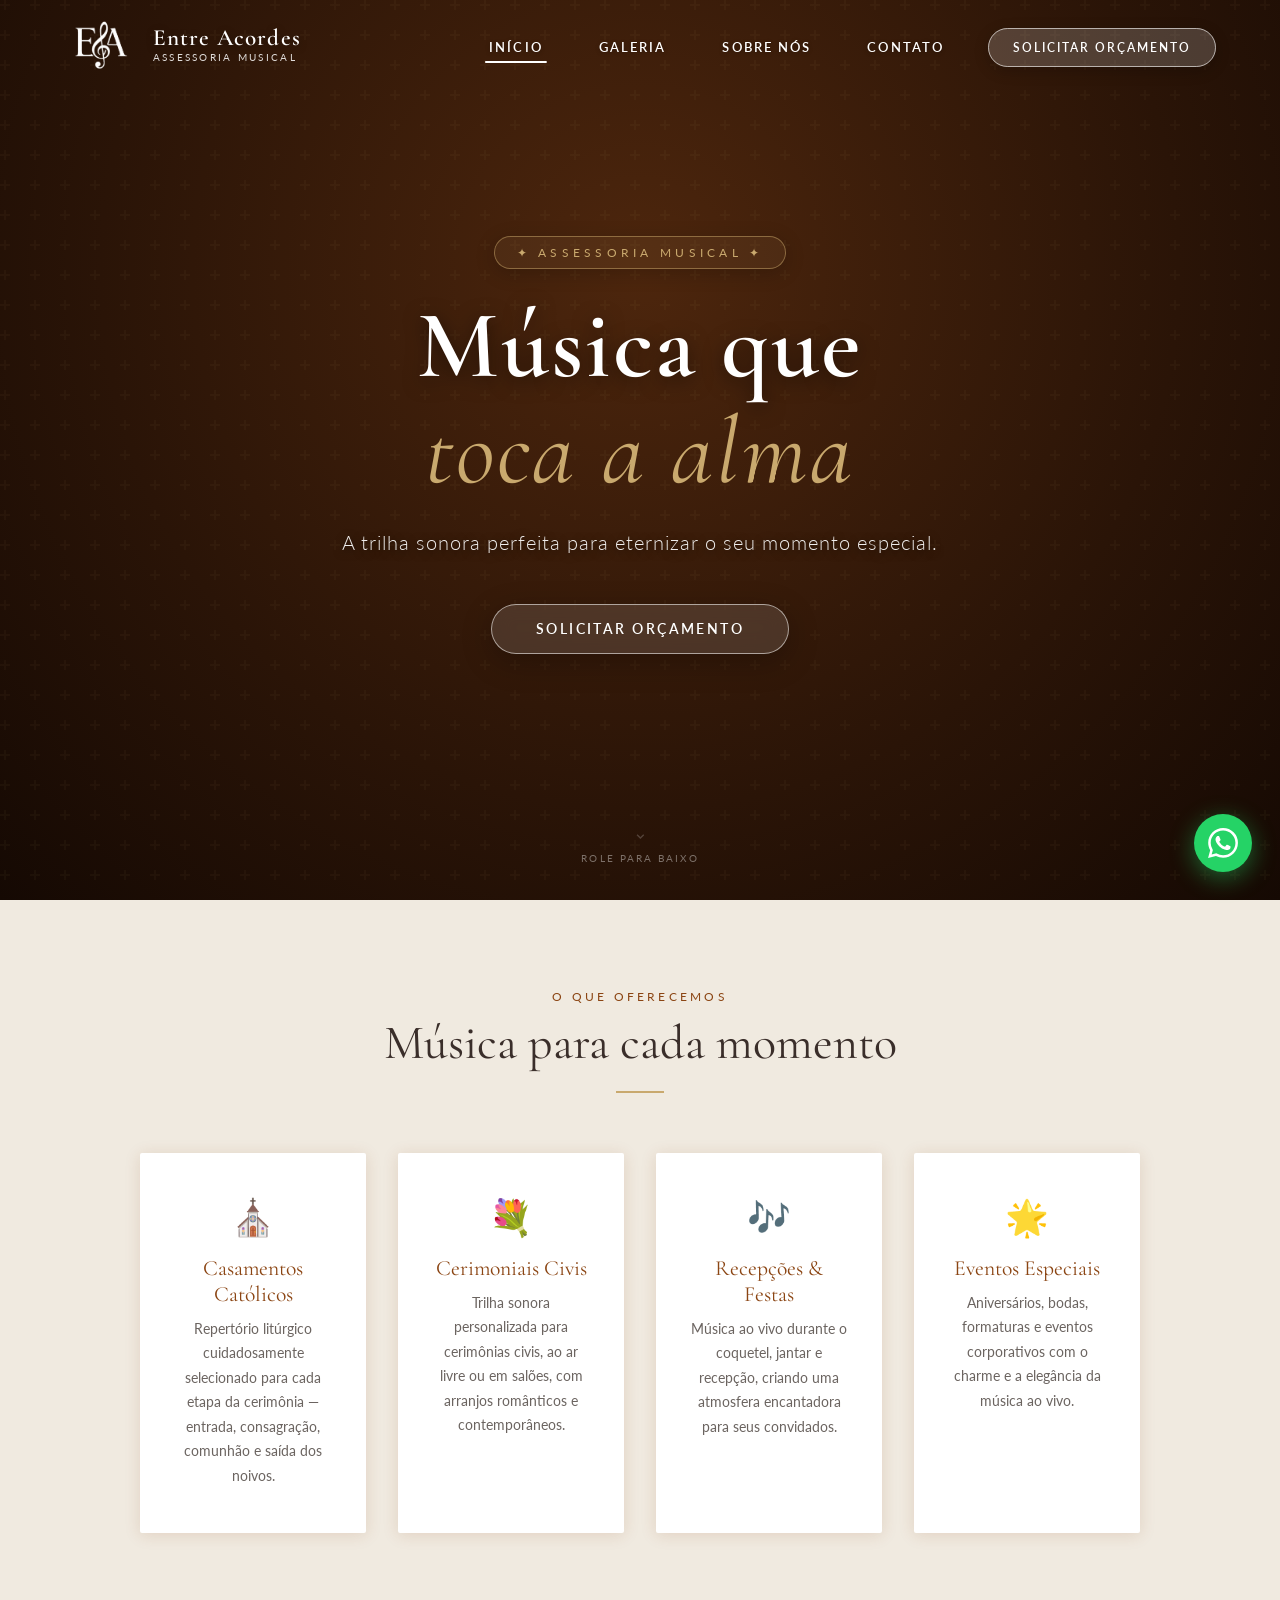
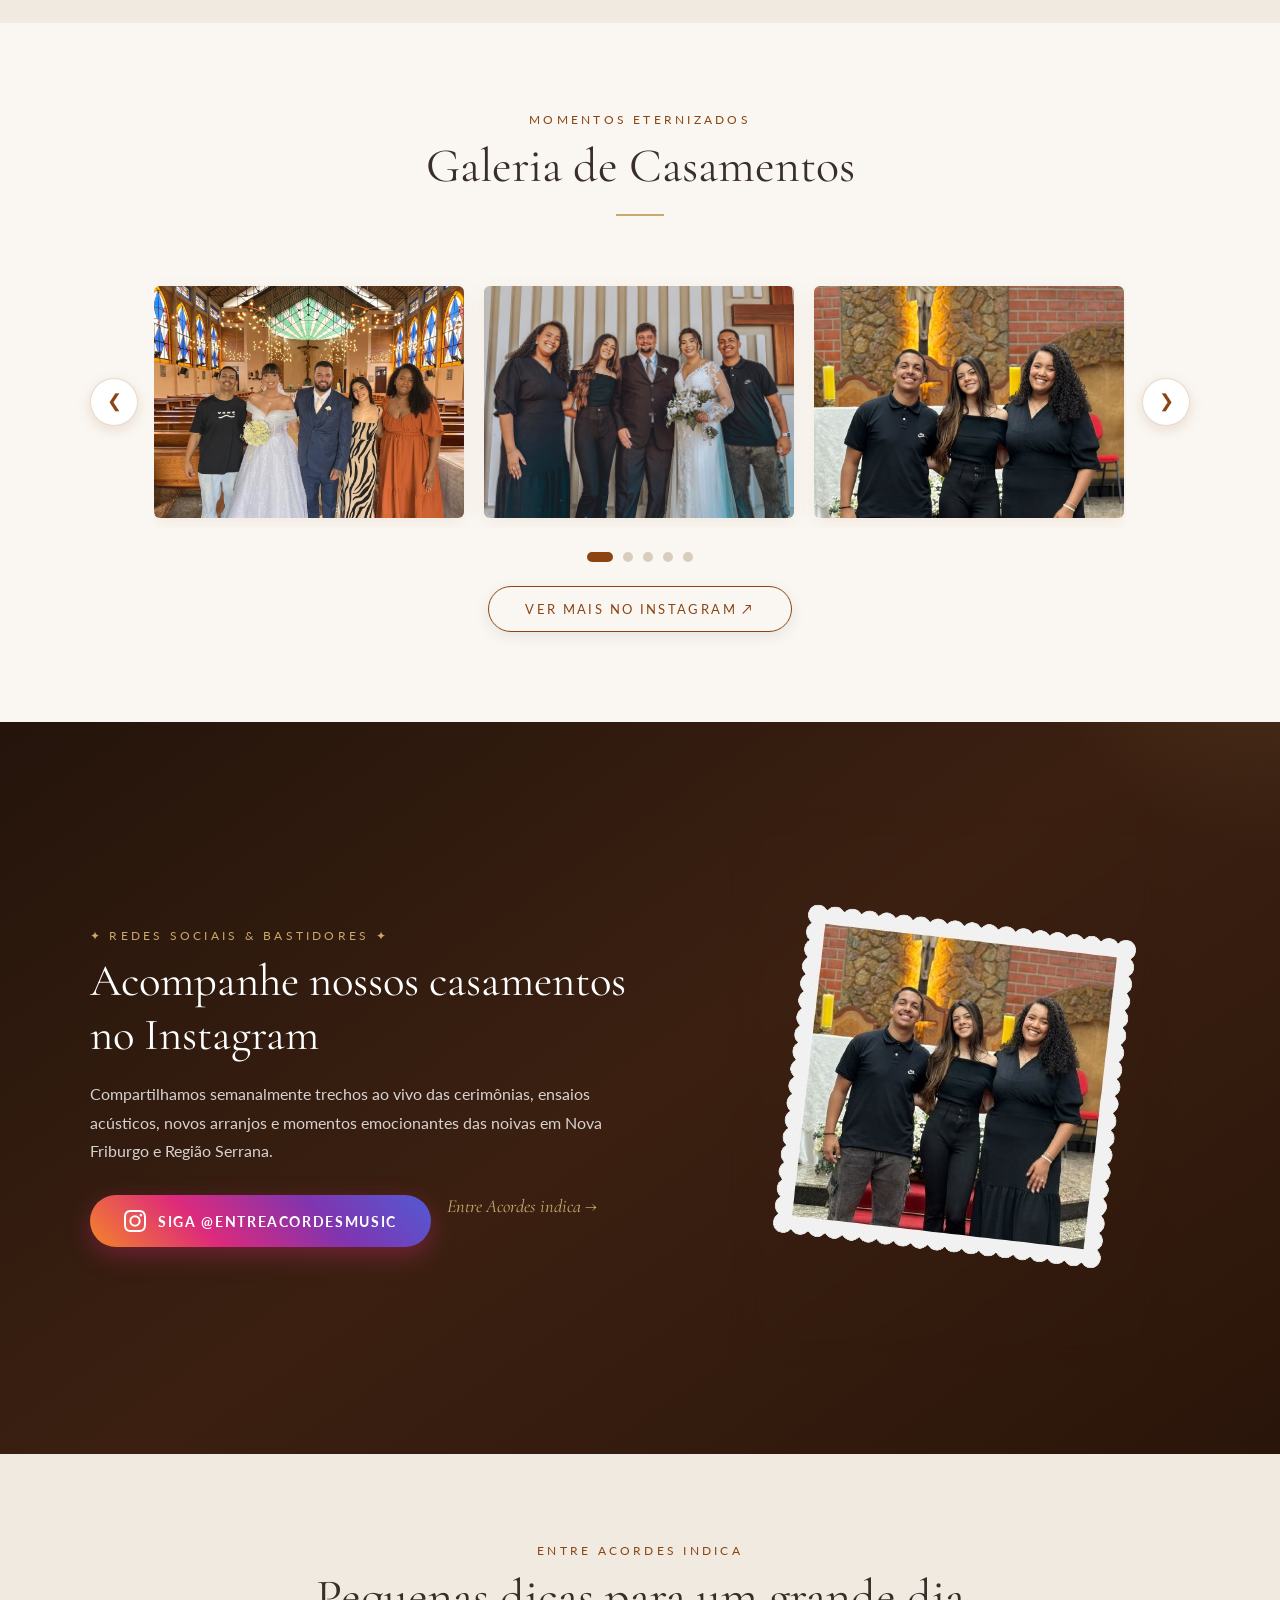
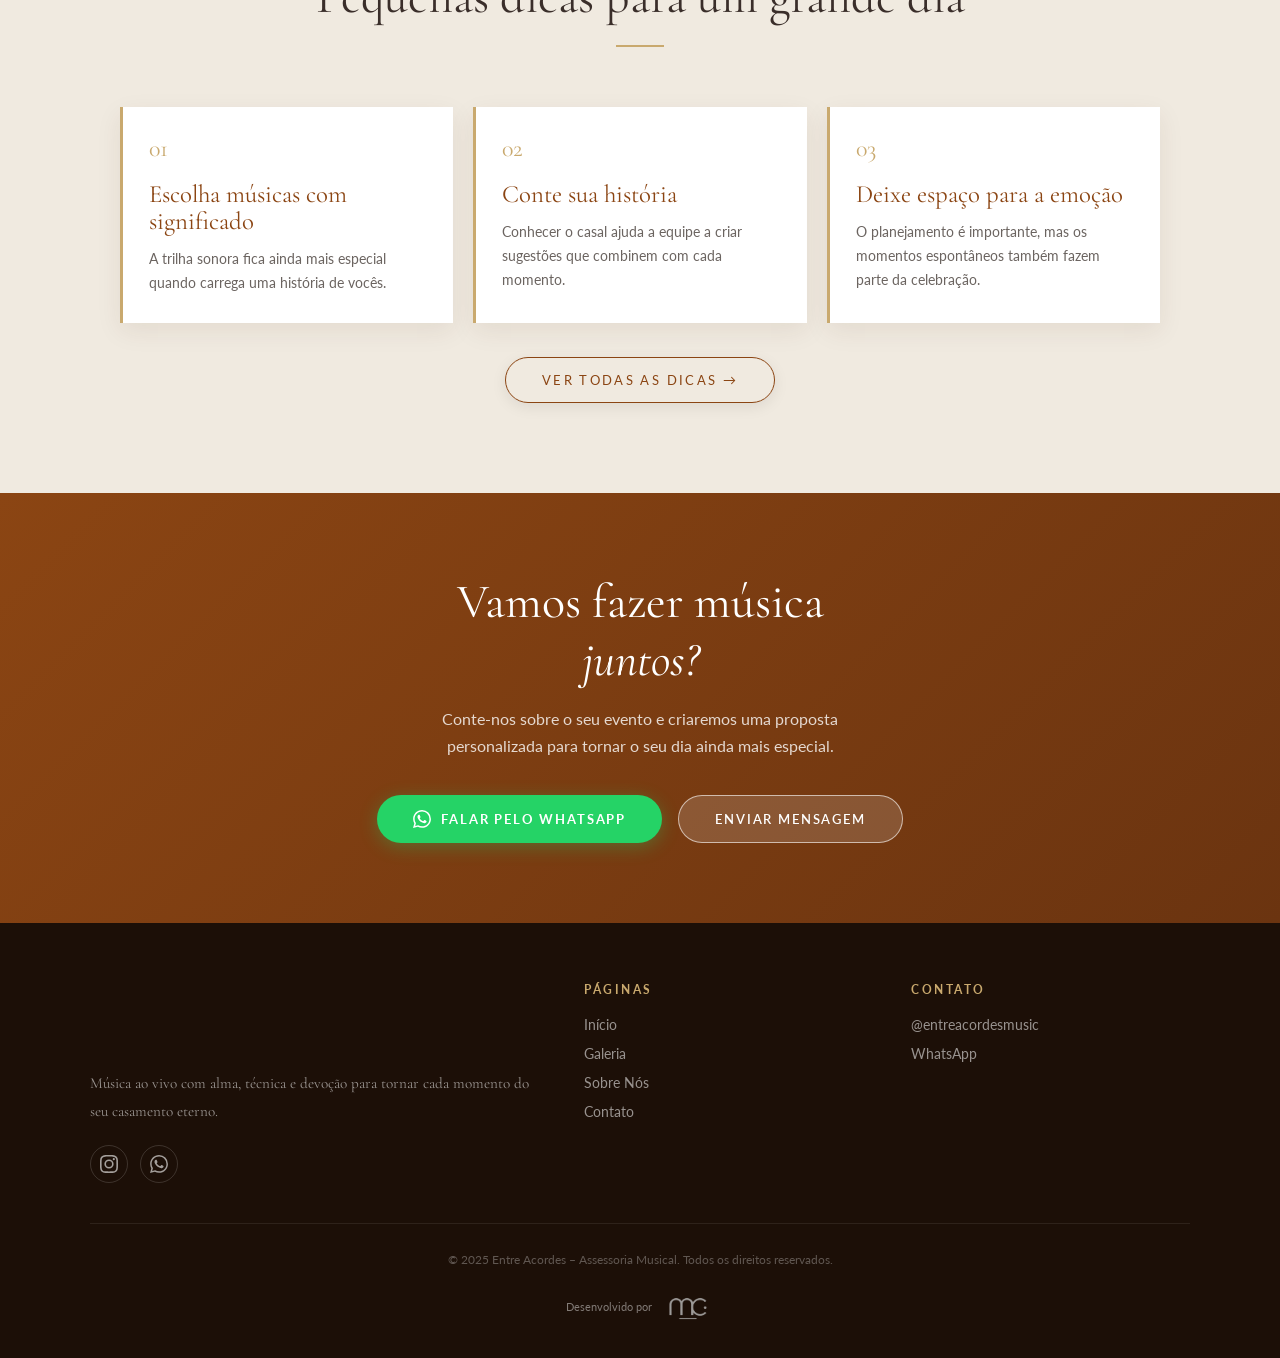
==== commit 24528836: "feat: atualizar caminhos de imagens e adicionar novas imagens ao projeto" ====
--- a/index.html
+++ b/index.html
@@ -6,15 +6,15 @@
   <title>Entre Acordes – Assessoria Musical</title>
   <meta name="description" content="Entre Acordes: assessoria musical especializada em casamentos católicos e eventos. Violão, teclado e voz para tornar o seu dia inesquecível." />
   <link rel="stylesheet" href="style.css" />
-  <link rel="icon" href="logo.png" />
+  <link rel="icon" href="images/logo.png" />
 </head>
 <body>
 
 <!-- ══ NAVBAR ══ -->
 <nav id="navbar">
   <a class="nav-logo" href="index.html">
-    <img src="logo-branca.png" alt="Entre Acordes logo" class="logo-light" />
-    <img src="logo-oficial.png" alt="Entre Acordes logo" class="logo-dark" />
+    <img src="images/logo-branca.png" alt="Entre Acordes logo" class="logo-light" />
+    <img src="images/logo-oficial.png" alt="Entre Acordes logo" class="logo-dark" />
     <div class="nav-logo-text">
       <span class="nome">Entre Acordes</span>
       <span class="sub">Assessoria Musical</span>
@@ -108,62 +108,51 @@
     <div class="carousel-track-wrapper">
       <div class="carousel-track" id="carousel-track">
         
-        <div class="carousel-slide" data-type="image" data-title="Entrada da Noiva - Paróquia Sagrado Coração">
-          <div class="galeria-item">
-            <div class="galeria-placeholder">
-              <span class="icon">📷</span>
-              <span>Entrada da Noiva</span>
-            </div>
-            <div class="galeria-overlay"><span>Ampliar foto ⤢</span></div>
-          </div>
-        </div>
-
-        <div class="carousel-slide" data-type="video" data-title="Consagração a Nossa Senhora (Ao Vivo)">
-          <div class="galeria-item">
-            <div class="galeria-placeholder">
-              <span class="icon">🎥</span>
-              <span>Consagração a N. Senhora</span>
-            </div>
-            <div class="galeria-overlay"><span>Assistir vídeo ▶</span></div>
-          </div>
-        </div>
-
-        <div class="carousel-slide" data-type="image" data-title="Bênção das Alianças - Catedral">
-          <div class="galeria-item">
-            <div class="galeria-placeholder">
-              <span class="icon">📷</span>
-              <span>Bênção das Alianças</span>
-            </div>
-            <div class="galeria-overlay"><span>Ampliar foto ⤢</span></div>
-          </div>
-        </div>
-
-        <div class="carousel-slide" data-type="image" data-title="Missa de 15 Anos - Momento de Louvor">
-          <div class="galeria-item">
-            <div class="galeria-placeholder">
-              <span class="icon">👑</span>
-              <span>Missa de 15 Anos</span>
-            </div>
-            <div class="galeria-overlay"><span>Ampliar foto ⤢</span></div>
-          </div>
-        </div>
-
-        <div class="carousel-slide" data-type="video" data-title="Marcha Nupcial com Arranjo Acústico">
-          <div class="galeria-item">
-            <div class="galeria-placeholder">
-              <span class="icon">🎥</span>
-              <span>Marcha Nupcial ao Teclado</span>
-            </div>
-            <div class="galeria-overlay"><span>Assistir vídeo ▶</span></div>
-          </div>
-        </div>
-
-        <div class="carousel-slide" data-type="image" data-title="Saída dos Noivos e Cortejo">
-          <div class="galeria-item">
-            <div class="galeria-placeholder">
-              <span class="icon">📷</span>
-              <span>Cortejo e Saída</span>
-            </div>
+        <div class="carousel-slide" data-type="image" data-title="Ana Beatriz e Marcos Vinicius">
+          <div class="galeria-item">
+            <img src="images/ana-beatriz-e-marcos-vinicius.jpeg" alt="Ana Beatriz e Marcos Vinicius no dia do casamento" />
+            <div class="galeria-overlay"><span>Ampliar foto ⤢</span></div>
+          </div>
+        </div>
+
+        <div class="carousel-slide" data-type="image" data-title="Débora e Tadeu">
+          <div class="galeria-item">
+            <img src="images/debora-e-tadeu.jpeg" alt="Débora e Tadeu no dia do casamento com a equipe Entre Acordes" />
+            <div class="galeria-overlay"><span>Ampliar foto ⤢</span></div>
+          </div>
+        </div>
+
+        <div class="carousel-slide" data-type="image" data-title="Equipe Entre Acordes">
+          <div class="galeria-item">
+              <img src="images/equipe-entre-acordes-2.jpeg" alt="Equipe Entre Acordes" />
+            <div class="galeria-overlay"><span>Ampliar foto ⤢</span></div>
+          </div>
+        </div>
+
+        <div class="carousel-slide" data-type="image" data-title="Viviane e David">
+          <div class="galeria-item">
+            <img src="images/david-e-viviane.jpeg" alt="Viviane e David" />
+            <div class="galeria-overlay"><span>Ampliar foto ⤢</span></div>
+          </div>
+        </div>
+
+        <div class="carousel-slide" data-type="image" data-title="Gabrielle e José">
+          <div class="galeria-item">
+              <img src="images/gabrielle-e-jose.jpeg" alt="Gabrielle e José" />
+            <div class="galeria-overlay"><span>Ampliar foto ⤢</span></div>
+          </div>
+        </div>
+
+        <div class="carousel-slide" data-type="image" data-title="Bruna e Vinicius">
+          <div class="galeria-item">
+            <img src="images/bruna-e-vinicius.jpeg" alt="Bruna e Vinicius" />
+            <div class="galeria-overlay"><span>Ampliar foto ⤢</span></div>
+          </div>
+        </div>
+
+        <div class="carousel-slide" data-type="image" data-title="Equipe Entre Acordes">
+          <div class="galeria-item">
+            <img src="images/equipe-gravacao.jpeg" alt="Equipe Entre Acordes" />
             <div class="galeria-overlay"><span>Ampliar foto ⤢</span></div>
           </div>
         </div>
@@ -229,7 +218,7 @@
     </div>
 
     <div class="insta-visual-card equipe-visual">
-      <img src="equipe-entre-acordes.png" alt="Equipe Entre Acordes" />
+      <img src="images/equipe-entre-acordes.png" alt="Equipe Entre Acordes" />
     </div>
   </div>
 </section>
@@ -282,7 +271,7 @@
 <footer>
   <div class="footer-inner">
     <div class="footer-brand">
-      <img src="logo-oficial.png" alt="Entre Acordes" style="height:70px; mix-blend-mode: multiply;" />
+      <img src="images/logo-oficial.png" alt="Entre Acordes" style="height:70px; mix-blend-mode: multiply;" />
       <p>Música ao vivo com alma, técnica e devoção para tornar cada momento do seu casamento eterno.</p>
       <div class="footer-social" style="margin-top:20px;">
         <a href="https://www.instagram.com/entreacordesmusic" target="_blank" title="Instagram">
@@ -318,7 +307,7 @@
     <p>© 2025 Entre Acordes – Assessoria Musical. Todos os direitos reservados.</p>
     <a class="developer-credit" href="https://mariaclaramonteiro.com.br/" target="_blank" rel="noopener noreferrer" aria-label="Desenvolvido por Maria Clara Monteiro">
       <span>Desenvolvido por</span>
-      <img src="desenvolvido-por-mc.png" alt="Maria Clara Monteiro" />
+      <img src="images/desenvolvido-por-mc.png" alt="Maria Clara Monteiro" />
     </a>
   </div>
 </footer>
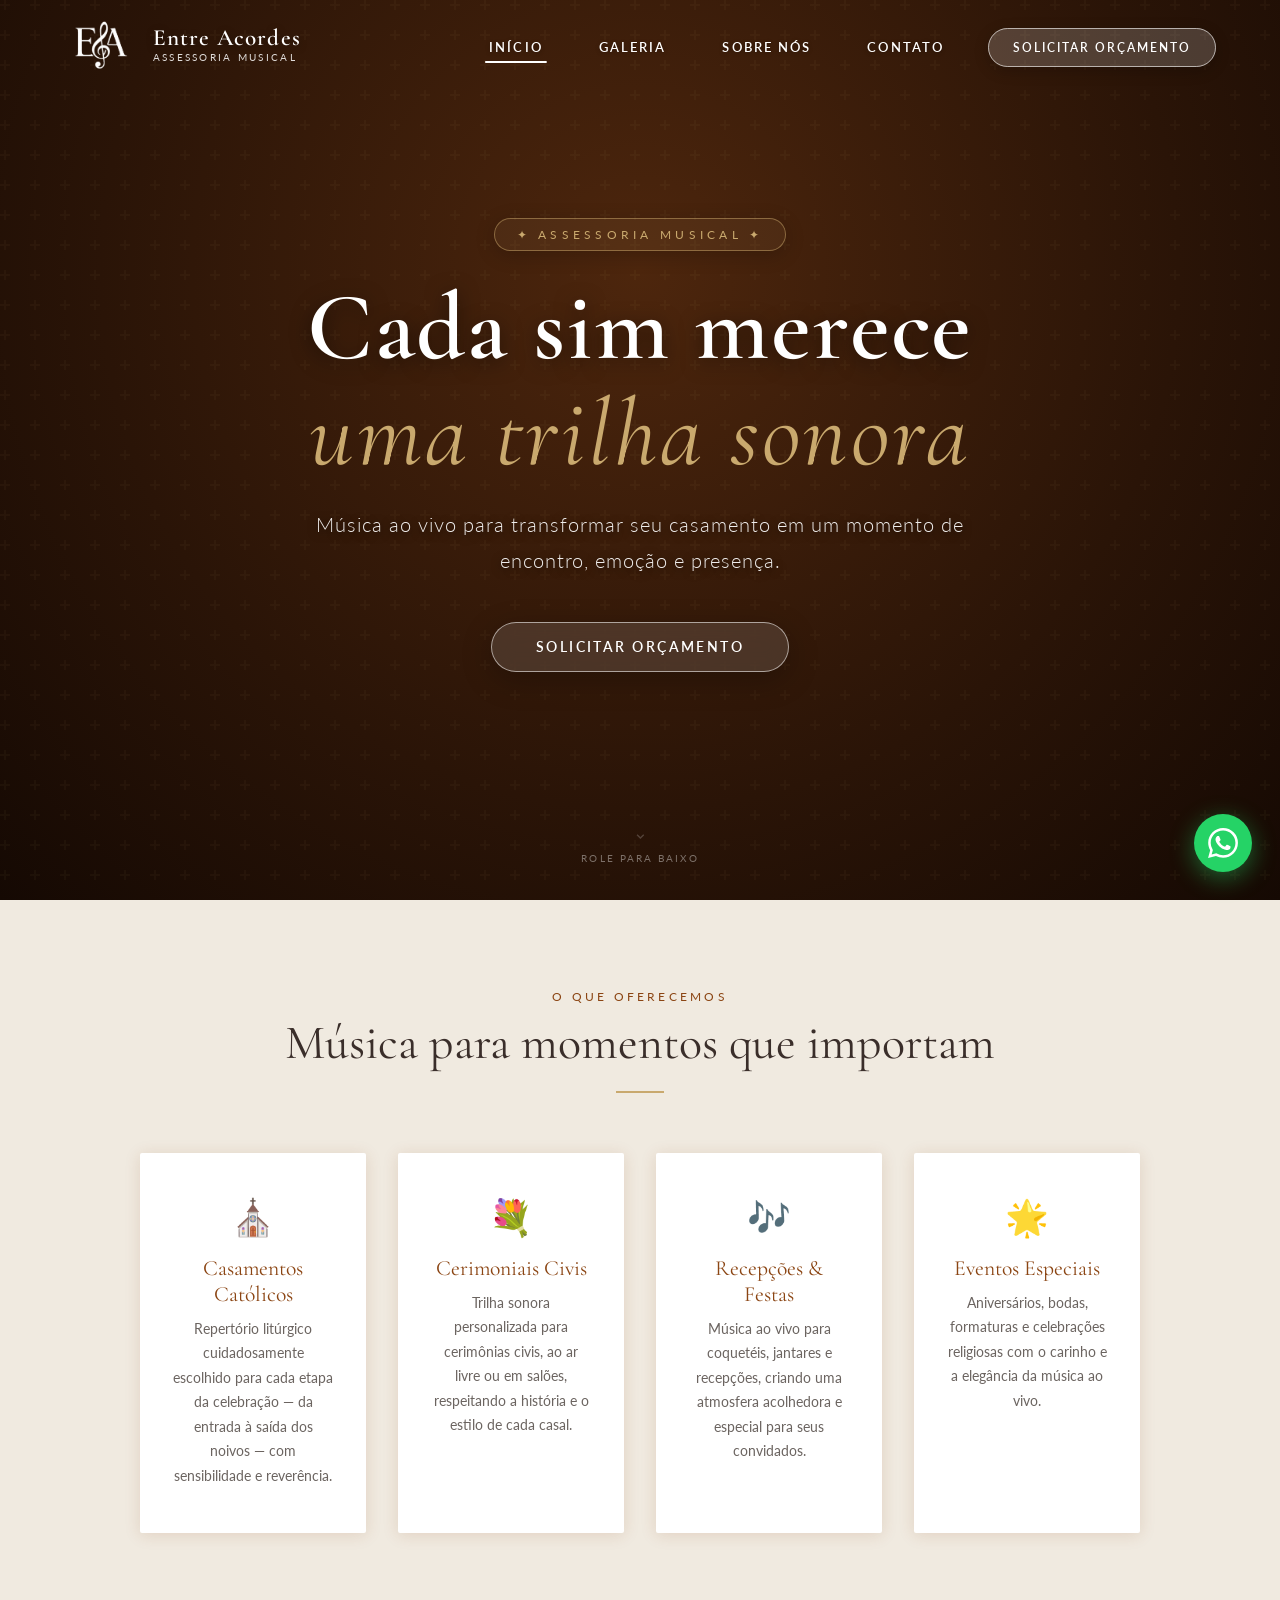
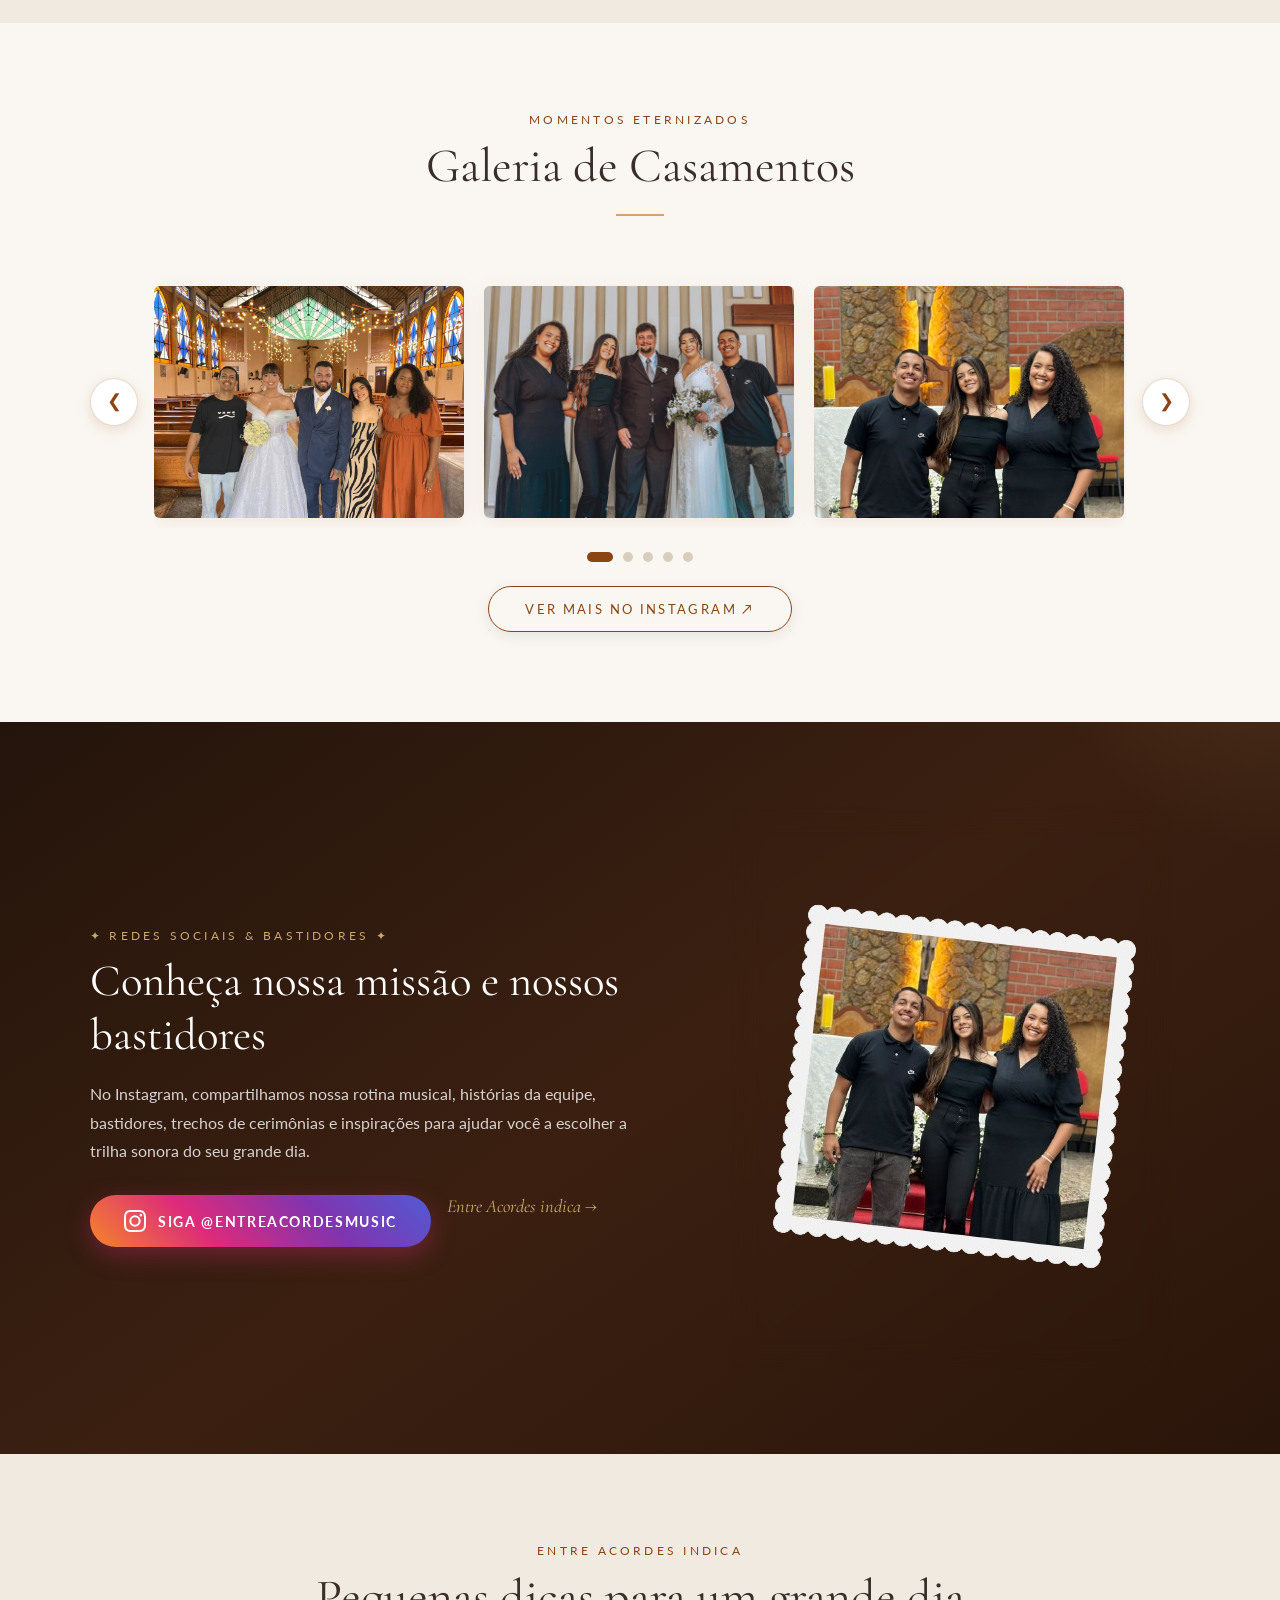
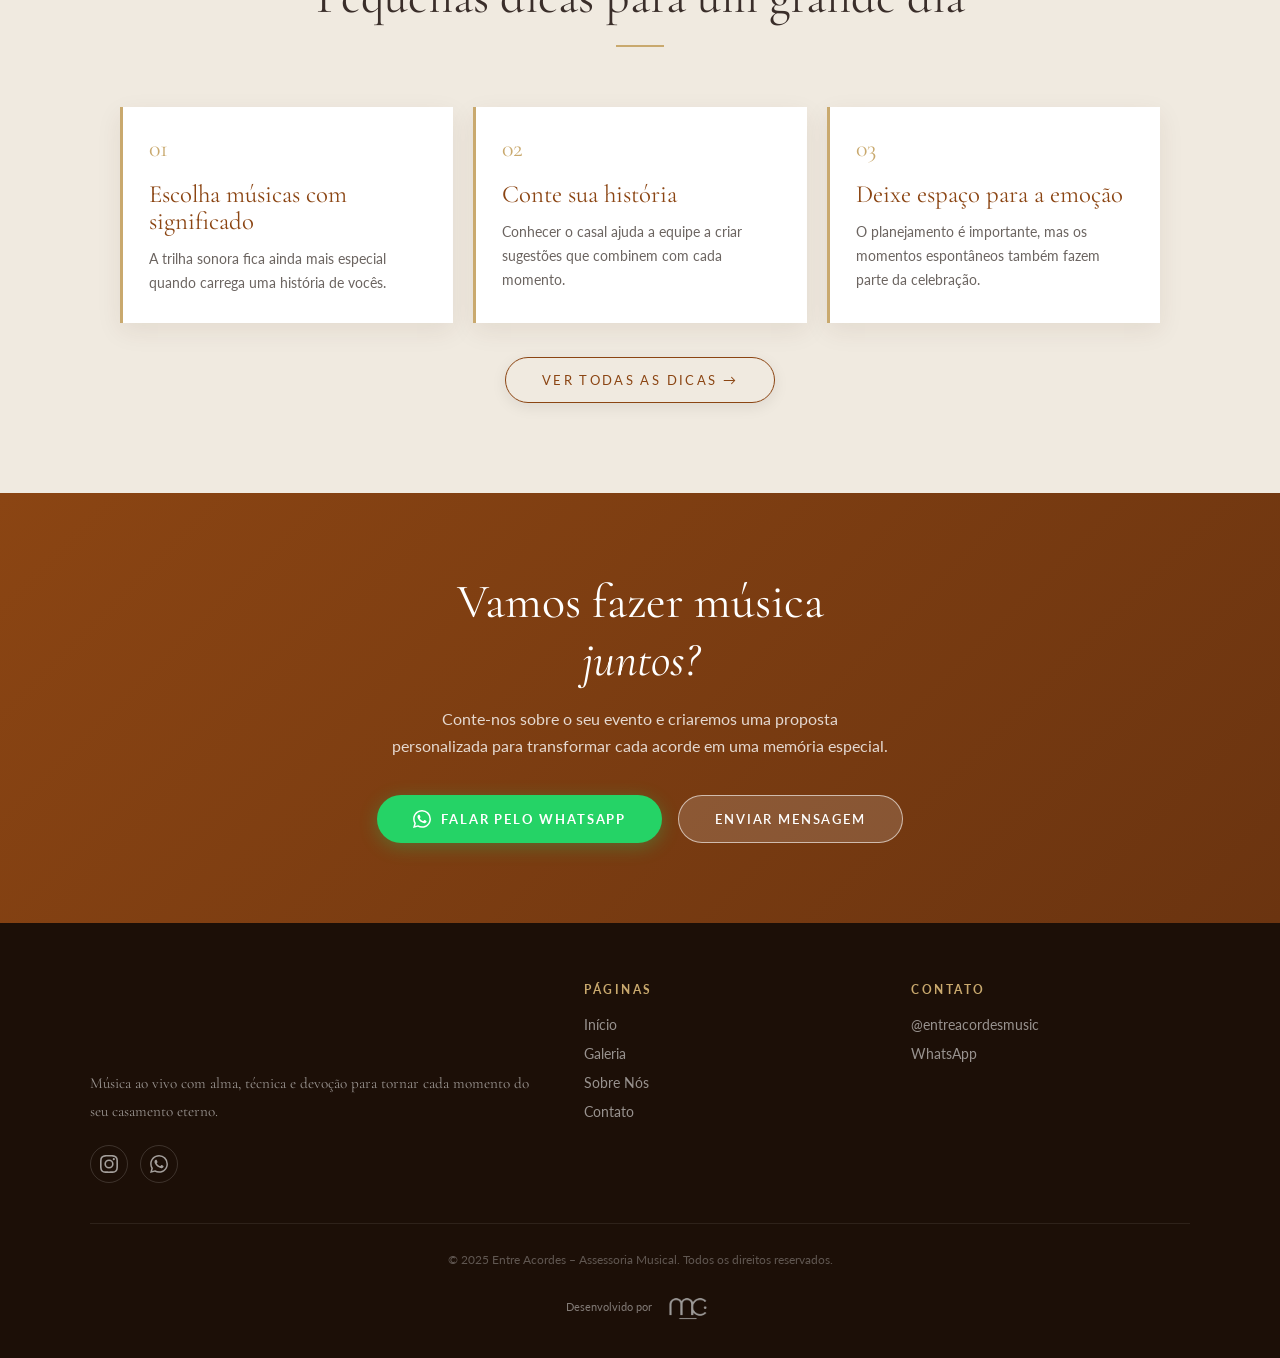
==== commit 1676e10e: "feat: atualizar textos e descrições em várias páginas para maior clareza e impacto" ====
--- a/index.html
+++ b/index.html
@@ -39,9 +39,9 @@
   <div class="hero-overlay"></div>
   <div class="hero-content">
     <span class="hero-tag">✦ Assessoria Musical ✦</span>
-    <h1>Música que<br /><em>toca a alma</em></h1>
+    <h1>Cada sim merece<br /><em>uma trilha sonora</em></h1>
     <p class="hero-sub">
-      A trilha sonora perfeita para eternizar o seu momento especial.
+      Música ao vivo para transformar seu casamento em um momento de encontro, emoção e presença.
     </p>
     <div class="hero-btns">
       <a href="contato.html" class="btn-hero-translucido">
@@ -61,29 +61,29 @@
 <section class="servicos">
   <div class="section-header">
     <span class="section-tag">O que oferecemos</span>
-    <h2>Música para cada momento</h2>
+    <h2>Música para momentos que importam</h2>
     <div class="divider"></div>
   </div>
   <div class="servicos-grid">
     <div class="servico-card">
       <div class="servico-icon">⛪</div>
       <h3>Casamentos Católicos</h3>
-      <p>Repertório litúrgico cuidadosamente selecionado para cada etapa da cerimônia — entrada, consagração, comunhão e saída dos noivos.</p>
+      <p>Repertório litúrgico cuidadosamente escolhido para cada etapa da celebração — da entrada à saída dos noivos — com sensibilidade e reverência.</p>
     </div>
     <div class="servico-card">
       <div class="servico-icon">💐</div>
       <h3>Cerimoniais Civis</h3>
-      <p>Trilha sonora personalizada para cerimônias civis, ao ar livre ou em salões, com arranjos românticos e contemporâneos.</p>
+      <p>Trilha sonora personalizada para cerimônias civis, ao ar livre ou em salões, respeitando a história e o estilo de cada casal.</p>
     </div>
     <div class="servico-card">
       <div class="servico-icon">🎶</div>
       <h3>Recepções & Festas</h3>
-      <p>Música ao vivo durante o coquetel, jantar e recepção, criando uma atmosfera encantadora para seus convidados.</p>
+      <p>Música ao vivo para coquetéis, jantares e recepções, criando uma atmosfera acolhedora e especial para seus convidados.</p>
     </div>
     <div class="servico-card">
       <div class="servico-icon">🌟</div>
       <h3>Eventos Especiais</h3>
-      <p>Aniversários, bodas, formaturas e eventos corporativos com o charme e a elegância da música ao vivo.</p>
+      <p>Aniversários, bodas, formaturas e celebrações religiosas com o carinho e a elegância da música ao vivo.</p>
     </div>
   </div>
 </section>
@@ -189,9 +189,9 @@
   <div class="insta-container">
     <div class="insta-content">
       <span class="section-tag" style="color:var(--dourado);">✦ Redes Sociais & Bastidores ✦</span>
-      <h2>Acompanhe nossos casamentos no Instagram</h2>
+      <h2>Conheça nossa missão e nossos bastidores</h2>
       <p>
-        Compartilhamos semanalmente trechos ao vivo das cerimônias, ensaios acústicos, novos arranjos e momentos emocionantes das noivas em Nova Friburgo e Região Serrana.
+        No Instagram, compartilhamos nossa rotina musical, histórias da equipe, bastidores, trechos de cerimônias e inspirações para ajudar você a escolher a trilha sonora do seu grande dia.
       </p>
       
       <div class="insta-actions">
@@ -255,7 +255,7 @@
 <!-- ══ CTA ══ -->
 <section class="cta-banner">
   <h2>Vamos fazer música<br /><em style="font-style:italic;">juntos?</em></h2>
-  <p>Conte-nos sobre o seu evento e criaremos uma proposta<br />personalizada para tornar o seu dia ainda mais especial.</p>
+  <p>Conte-nos sobre o seu evento e criaremos uma proposta<br />personalizada para transformar cada acorde em uma memória especial.</p>
   <div class="cta-btns">
     <a href="https://wa.me/5500000000000?text=Olá!%20Gostaria%20de%20solicitar%20um%20orçamento%20para%20o%20meu%20evento." target="_blank" class="btn-wpp">
       <svg xmlns="http://www.w3.org/2000/svg" viewBox="0 0 24 24" fill="white" width="18" height="18">
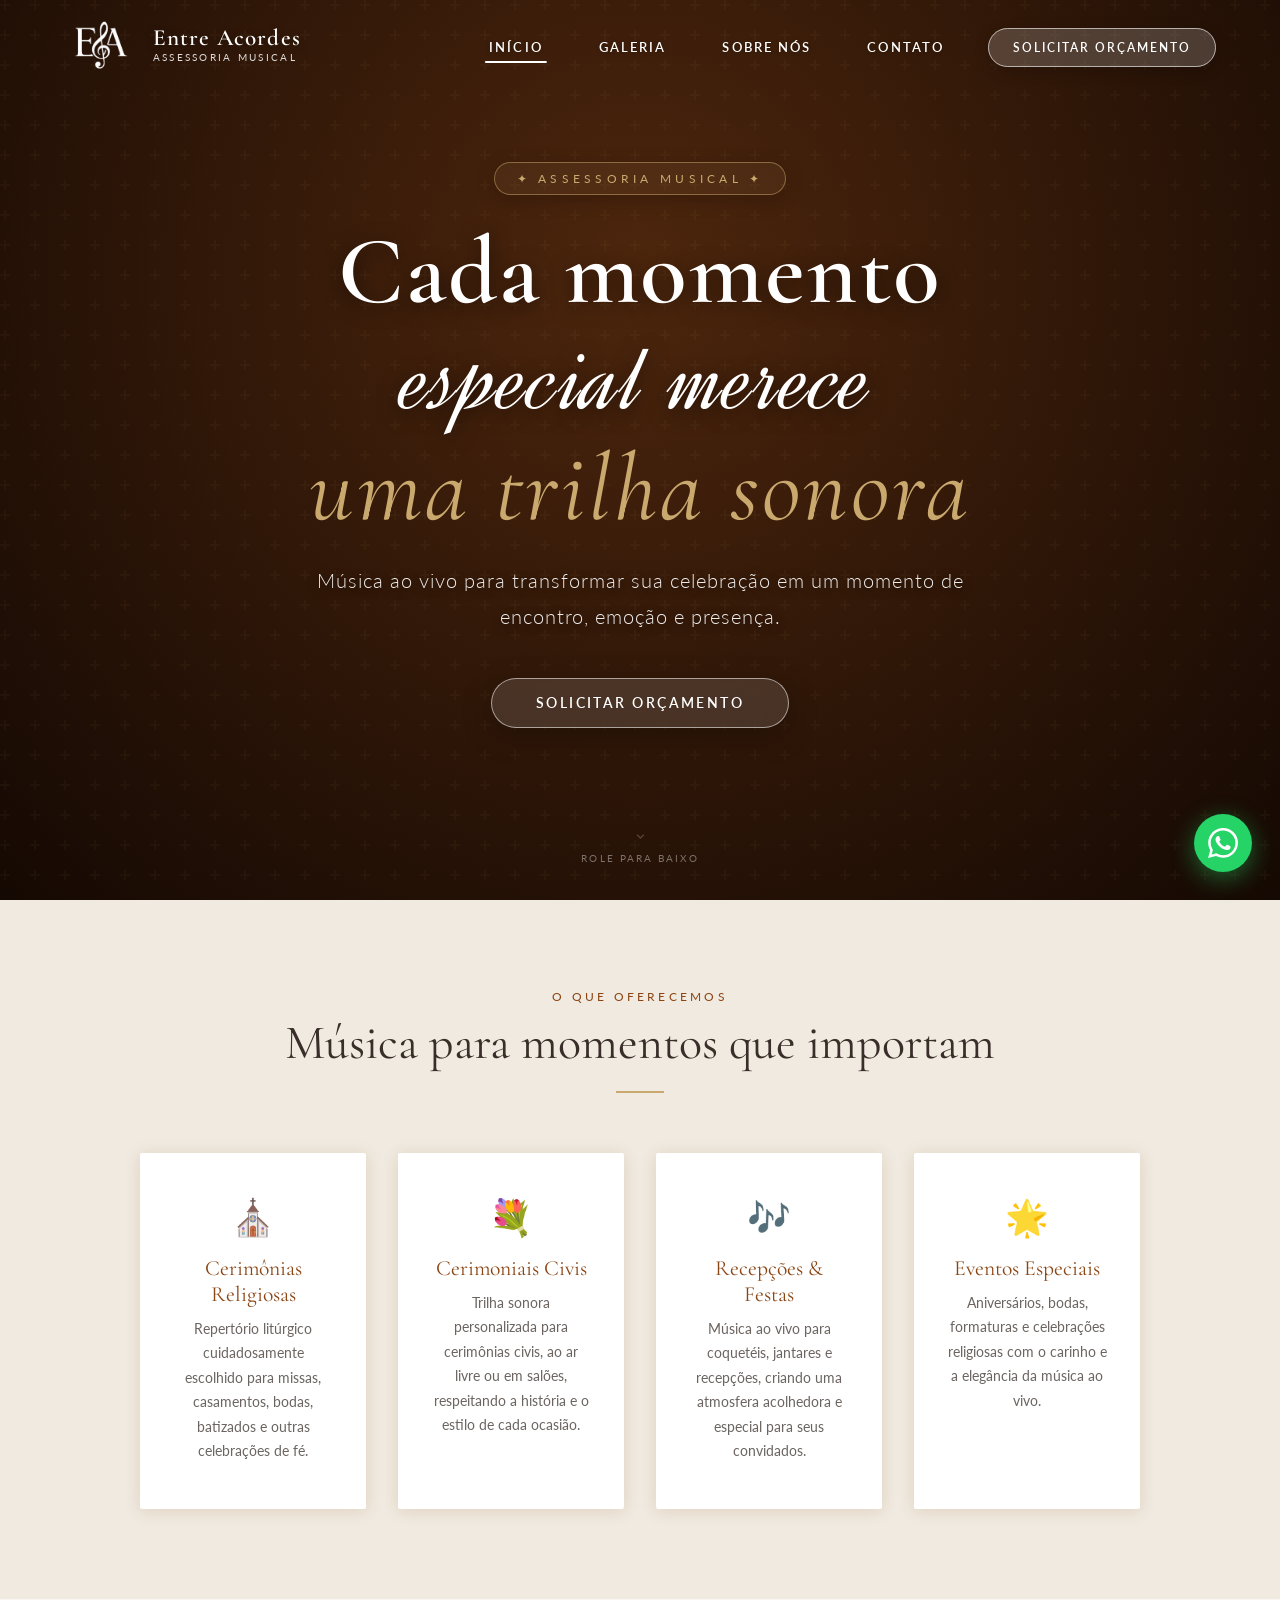
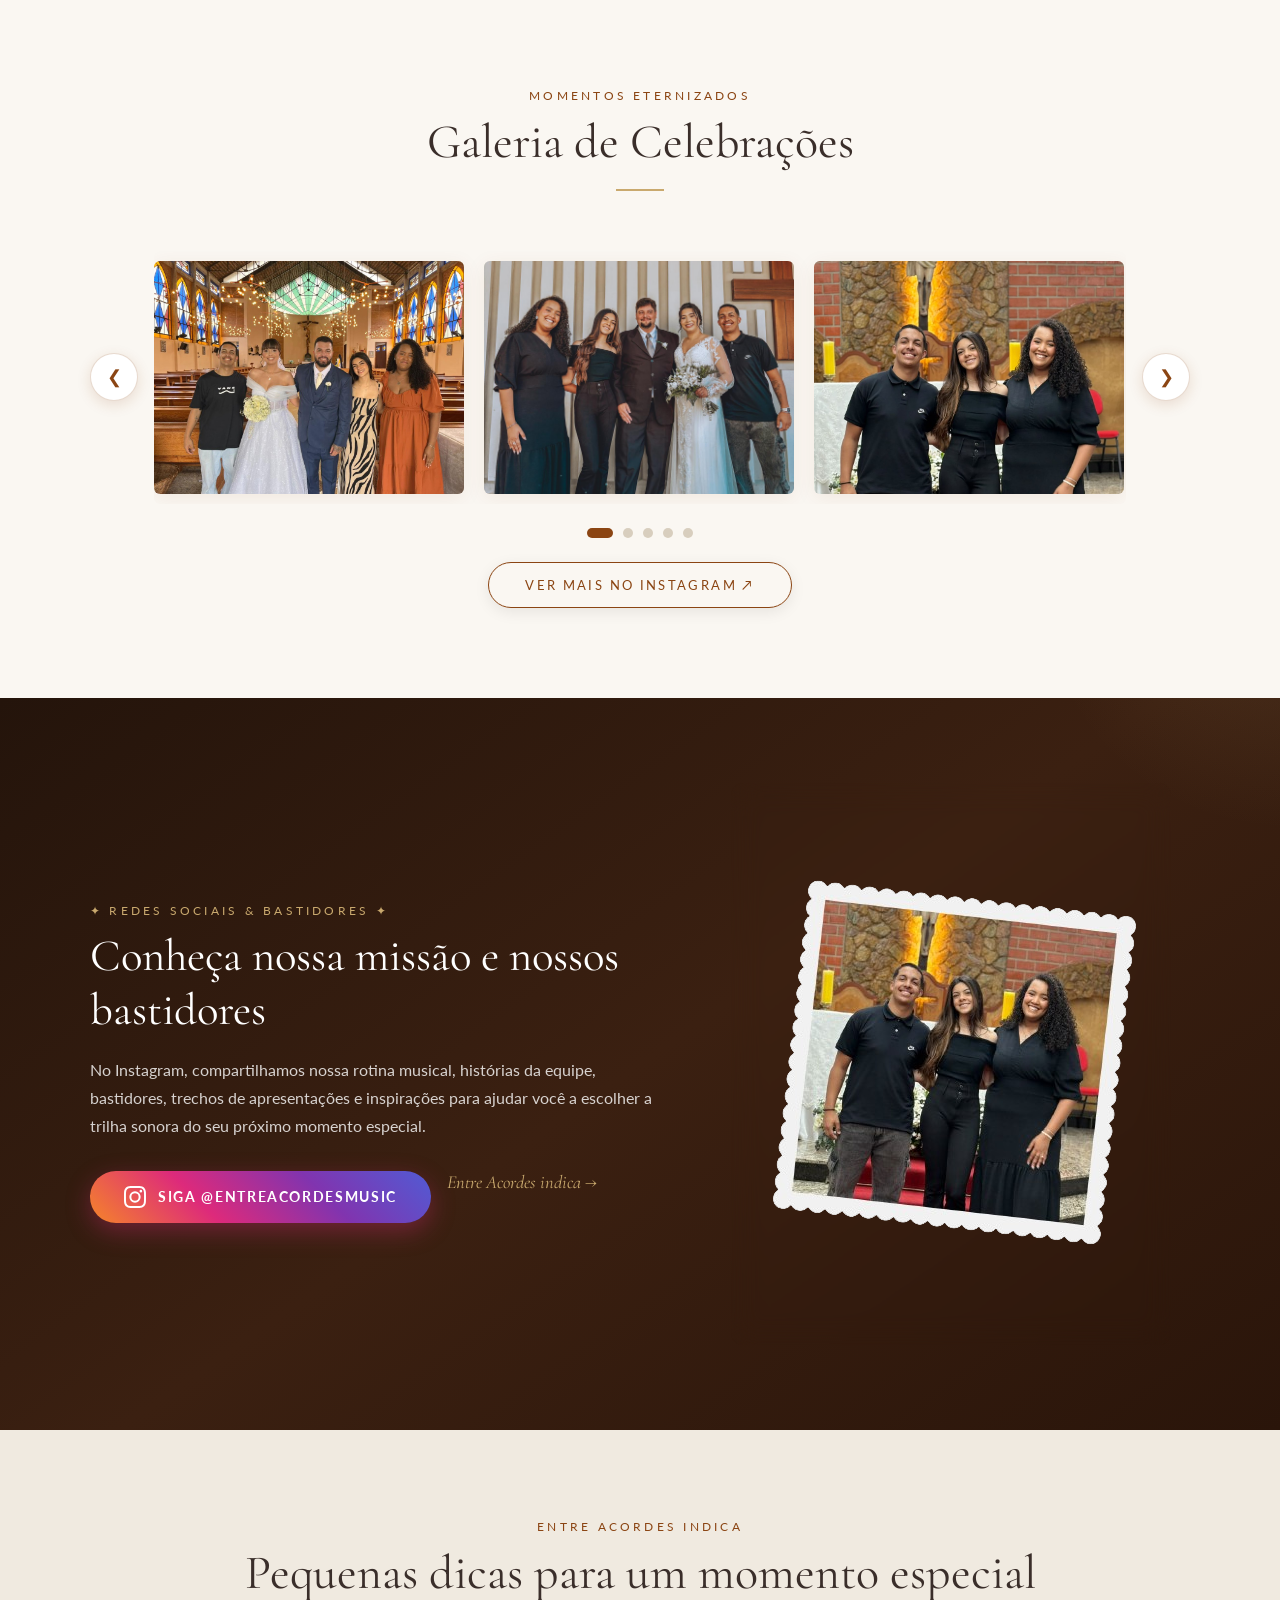
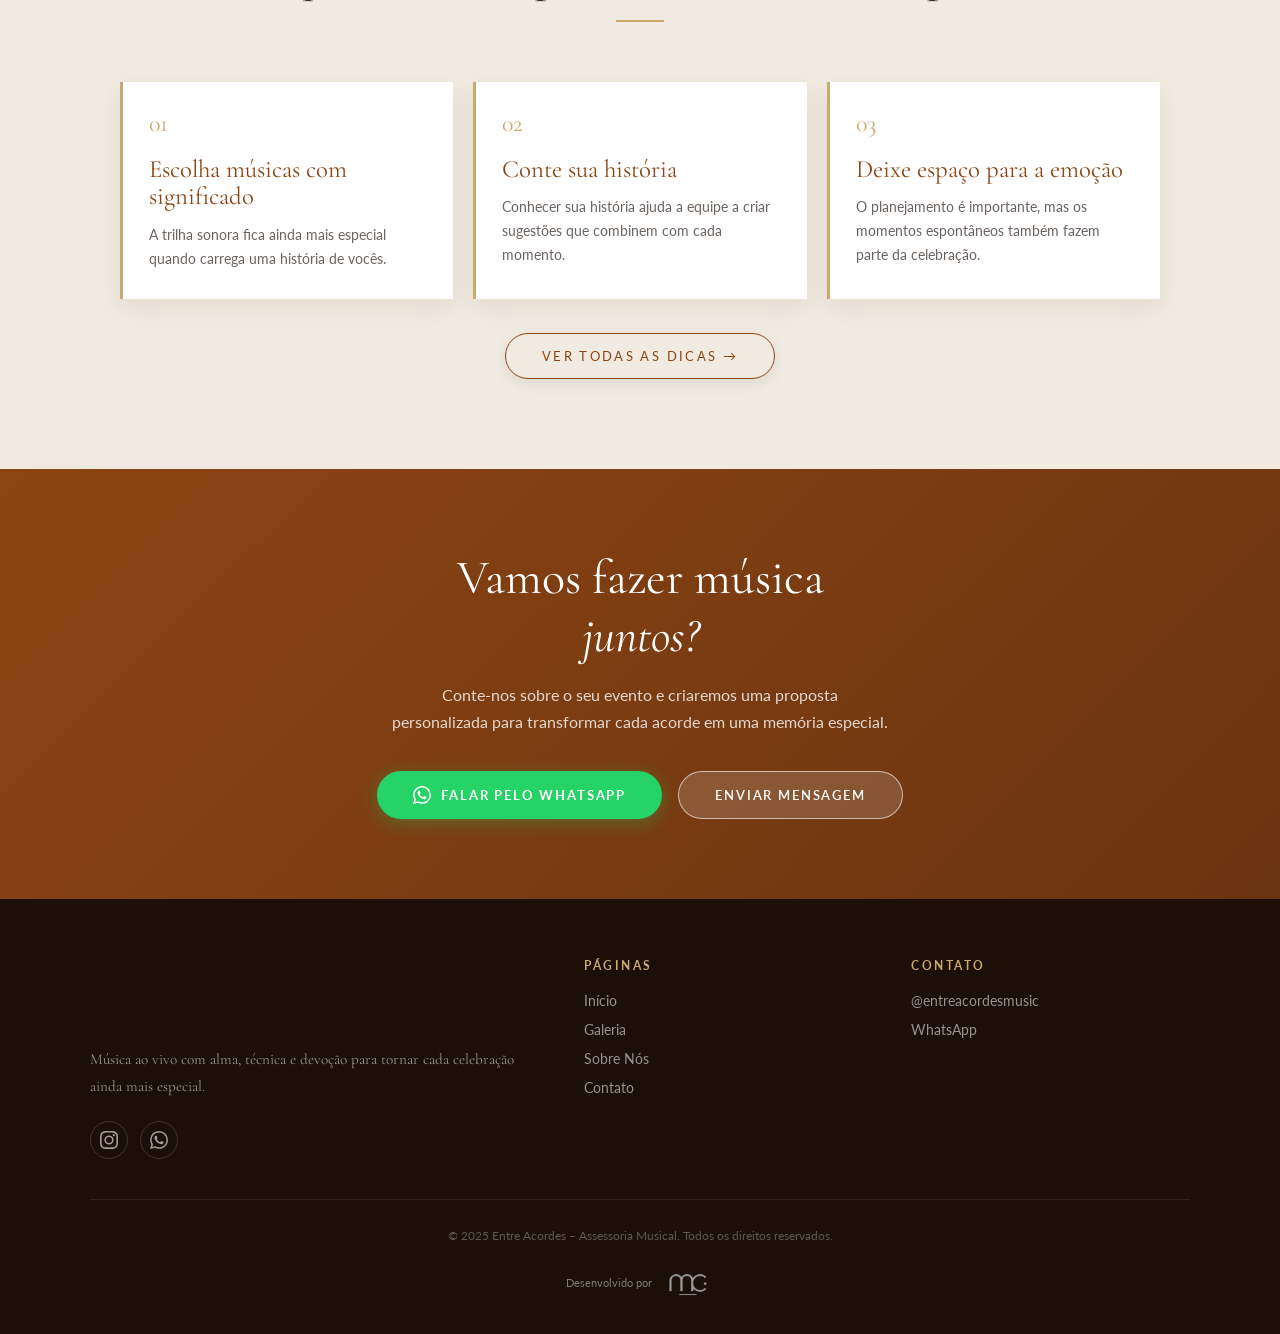
==== commit 364a5066: "Refactor website content for clarity and inclusivity - Updated meta descriptions across multiple pag" ====
--- a/index.html
+++ b/index.html
@@ -4,7 +4,7 @@
   <meta charset="UTF-8" />
   <meta name="viewport" content="width=device-width, initial-scale=1.0" />
   <title>Entre Acordes – Assessoria Musical</title>
-  <meta name="description" content="Entre Acordes: assessoria musical especializada em casamentos católicos e eventos. Violão, teclado e voz para tornar o seu dia inesquecível." />
+  <meta name="description" content="Entre Acordes: assessoria musical para celebrações, cerimônias e eventos em Nova Friburgo e Região Serrana. Voz, violão e teclado para momentos inesquecíveis." />
   <link rel="stylesheet" href="style.css" />
   <link rel="icon" href="images/logo.png" />
 </head>
@@ -39,9 +39,9 @@
   <div class="hero-overlay"></div>
   <div class="hero-content">
     <span class="hero-tag">✦ Assessoria Musical ✦</span>
-    <h1>Cada sim merece<br /><em>uma trilha sonora</em></h1>
+    <h1>Cada momento<br /><span class="hero-script">especial merece</span><br /><em>uma trilha sonora</em></h1>
     <p class="hero-sub">
-      Música ao vivo para transformar seu casamento em um momento de encontro, emoção e presença.
+      Música ao vivo para transformar sua celebração em um momento de encontro, emoção e presença.
     </p>
     <div class="hero-btns">
       <a href="contato.html" class="btn-hero-translucido">
@@ -67,13 +67,13 @@
   <div class="servicos-grid">
     <div class="servico-card">
       <div class="servico-icon">⛪</div>
-      <h3>Casamentos Católicos</h3>
-      <p>Repertório litúrgico cuidadosamente escolhido para cada etapa da celebração — da entrada à saída dos noivos — com sensibilidade e reverência.</p>
+      <h3>Cerimônias Religiosas</h3>
+      <p>Repertório litúrgico cuidadosamente escolhido para missas, casamentos, bodas, batizados e outras celebrações de fé.</p>
     </div>
     <div class="servico-card">
       <div class="servico-icon">💐</div>
       <h3>Cerimoniais Civis</h3>
-      <p>Trilha sonora personalizada para cerimônias civis, ao ar livre ou em salões, respeitando a história e o estilo de cada casal.</p>
+      <p>Trilha sonora personalizada para cerimônias civis, ao ar livre ou em salões, respeitando a história e o estilo de cada ocasião.</p>
     </div>
     <div class="servico-card">
       <div class="servico-icon">🎶</div>
@@ -92,7 +92,7 @@
 <section id="galeria">
   <div class="section-header">
     <span class="section-tag">Momentos eternizados</span>
-    <h2>Galeria de Casamentos</h2>
+    <h2>Galeria de Celebrações</h2>
     <div class="divider"></div>
   </div>
 
@@ -191,7 +191,7 @@
       <span class="section-tag" style="color:var(--dourado);">✦ Redes Sociais & Bastidores ✦</span>
       <h2>Conheça nossa missão e nossos bastidores</h2>
       <p>
-        No Instagram, compartilhamos nossa rotina musical, histórias da equipe, bastidores, trechos de cerimônias e inspirações para ajudar você a escolher a trilha sonora do seu grande dia.
+        No Instagram, compartilhamos nossa rotina musical, histórias da equipe, bastidores, trechos de apresentações e inspirações para ajudar você a escolher a trilha sonora do seu próximo momento especial.
       </p>
       
       <div class="insta-actions">
@@ -227,7 +227,7 @@
 <section class="indica-preview">
   <div class="section-header">
     <span class="section-tag">Entre Acordes indica</span>
-    <h2>Pequenas dicas para um grande dia</h2>
+    <h2>Pequenas dicas para um momento especial</h2>
     <div class="divider"></div>
   </div>
   <div class="indica-preview-grid">
@@ -239,7 +239,7 @@
     <article class="indica-preview-card">
       <span class="indica-preview-number">02</span>
       <h3>Conte sua história</h3>
-      <p>Conhecer o casal ajuda a equipe a criar sugestões que combinem com cada momento.</p>
+      <p>Conhecer sua história ajuda a equipe a criar sugestões que combinem com cada momento.</p>
     </article>
     <article class="indica-preview-card">
       <span class="indica-preview-number">03</span>
@@ -272,14 +272,14 @@
   <div class="footer-inner">
     <div class="footer-brand">
       <img src="images/logo-oficial.png" alt="Entre Acordes" style="height:70px; mix-blend-mode: multiply;" />
-      <p>Música ao vivo com alma, técnica e devoção para tornar cada momento do seu casamento eterno.</p>
+      <p>Música ao vivo com alma, técnica e devoção para tornar cada celebração ainda mais especial.</p>
       <div class="footer-social" style="margin-top:20px;">
         <a href="https://www.instagram.com/entreacordesmusic" target="_blank" title="Instagram">
           <svg xmlns="http://www.w3.org/2000/svg" width="18" height="18" viewBox="0 0 24 24" fill="currentColor">
             <path d="M12 2.163c3.204 0 3.584.012 4.85.07 3.252.148 4.771 1.691 4.919 4.919.058 1.265.069 1.645.069 4.849 0 3.205-.012 3.584-.069 4.849-.149 3.225-1.664 4.771-4.919 4.919-1.266.058-1.644.07-4.85.07-3.204 0-3.584-.012-4.849-.07-3.26-.149-4.771-1.699-4.919-4.92-.058-1.265-.07-1.644-.07-4.849 0-3.204.013-3.583.07-4.849.149-3.227 1.664-4.771 4.919-4.919 1.266-.057 1.645-.069 4.849-.069zM12 0C8.741 0 8.333.014 7.053.072 2.695.272.273 2.69.073 7.052.014 8.333 0 8.741 0 12c0 3.259.014 3.668.072 4.948.2 4.358 2.618 6.78 6.98 6.98C8.333 23.986 8.741 24 12 24c3.259 0 3.668-.014 4.948-.072 4.354-.2 6.782-2.618 6.979-6.98.059-1.28.073-1.689.073-4.948 0-3.259-.014-3.667-.072-4.947-.196-4.354-2.617-6.78-6.979-6.98C15.668.014 15.259 0 12 0zm0 5.838a6.162 6.162 0 100 12.324 6.162 6.162 0 000-12.324zM12 16a4 4 0 110-8 4 4 0 010 8zm6.406-11.845a1.44 1.44 0 100 2.881 1.44 1.44 0 000-2.881z"/>
           </svg>
         </a>
-        <a href="https://wa.me/5500000000000" target="_blank" title="WhatsApp">
+        <a href="https://wa.me/5500000000000?text=Ol%C3%A1!%20Gostaria%20de%20conhecer%20os%20servi%C3%A7os%20musicais%20da%20Entre%20Acordes." target="_blank" title="WhatsApp">
           <svg xmlns="http://www.w3.org/2000/svg" width="18" height="18" viewBox="0 0 24 24" fill="currentColor">
             <path d="M17.472 14.382c-.297-.149-1.758-.867-2.03-.967-.273-.099-.471-.148-.67.15-.197.297-.767.966-.94 1.164-.173.199-.347.223-.644.075-.297-.15-1.255-.463-2.39-1.475-.883-.788-1.48-1.761-1.653-2.059-.173-.297-.018-.458.13-.606.134-.133.298-.347.446-.52.149-.174.198-.298.298-.497.099-.198.05-.371-.025-.52-.075-.149-.669-1.612-.916-2.207-.242-.579-.487-.5-.669-.51-.173-.008-.371-.01-.57-.01-.198 0-.52.074-.792.372-.272.297-1.04 1.016-1.04 2.479 0 1.462 1.065 2.875 1.213 3.074.149.198 2.096 3.2 5.077 4.487.709.306 1.262.489 1.694.625.712.227 1.36.195 1.871.118.571-.085 1.758-.719 2.006-1.413.248-.694.248-1.289.173-1.413-.074-.124-.272-.198-.57-.347m-5.421 7.403h-.004a9.87 9.87 0 01-5.031-1.378l-.361-.214-3.741.982.998-3.648-.235-.374a9.86 9.86 0 01-1.51-5.26c.001-5.45 4.436-9.884 9.888-9.884 2.64 0 5.122 1.03 6.988 2.898a9.825 9.825 0 012.893 6.994c-.003 5.45-4.437 9.884-9.885 9.884m8.413-18.297A11.815 11.815 0 0012.05 0C5.495 0 .16 5.335.157 11.892c0 2.096.547 4.142 1.588 5.945L.057 24l6.305-1.654a11.882 11.882 0 005.683 1.448h.005c6.554 0 11.89-5.335 11.893-11.893a11.821 11.821 0 00-3.48-8.413Z"/>
           </svg>
@@ -299,7 +299,7 @@
       <h4>Contato</h4>
       <ul>
         <li><a href="https://www.instagram.com/entreacordesmusic" target="_blank">@entreacordesmusic</a></li>
-        <li><a href="https://wa.me/5500000000000">WhatsApp</a></li>
+        <li><a href="https://wa.me/5500000000000?text=Ol%C3%A1!%20Gostaria%20de%20conhecer%20os%20servi%C3%A7os%20musicais%20da%20Entre%20Acordes.">WhatsApp</a></li>
       </ul>
     </div>
   </div>
@@ -313,7 +313,7 @@
 </footer>
 
 <!-- ══ BOTÃO WPP FLUTUANTE ══ -->
-<a href="https://wa.me/5500000000000?text=Olá!%20Gostaria%20de%20solicitar%20um%20orçamento." target="_blank" class="wpp-float" title="Falar pelo WhatsApp">
+<a href="https://wa.me/5500000000000?text=Ol%C3%A1!%20Gostaria%20de%20solicitar%20um%20or%C3%A7amento%20para%20uma%20celebra%C3%A7%C3%A3o%20ou%20evento." target="_blank" class="wpp-float" title="Falar pelo WhatsApp">
   <svg xmlns="http://www.w3.org/2000/svg" viewBox="0 0 24 24">
     <path d="M17.472 14.382c-.297-.149-1.758-.867-2.03-.967-.273-.099-.471-.148-.67.15-.197.297-.767.966-.94 1.164-.173.199-.347.223-.644.075-.297-.15-1.255-.463-2.39-1.475-.883-.788-1.48-1.761-1.653-2.059-.173-.297-.018-.458.13-.606.134-.133.298-.347.446-.52.149-.174.198-.298.298-.497.099-.198.05-.371-.025-.52-.075-.149-.669-1.612-.916-2.207-.242-.579-.487-.5-.669-.51-.173-.008-.371-.01-.57-.01-.198 0-.52.074-.792.372-.272.297-1.04 1.016-1.04 2.479 0 1.462 1.065 2.875 1.213 3.074.149.198 2.096 3.2 5.077 4.487.709.306 1.262.489 1.694.625.712.227 1.36.195 1.871.118.571-.085 1.758-.719 2.006-1.413.248-.694.248-1.289.173-1.413-.074-.124-.272-.198-.57-.347m-5.421 7.403h-.004a9.87 9.87 0 01-5.031-1.378l-.361-.214-3.741.982.998-3.648-.235-.374a9.86 9.86 0 01-1.51-5.26c.001-5.45 4.436-9.884 9.888-9.884 2.64 0 5.122 1.03 6.988 2.898a9.825 9.825 0 012.893 6.994c-.003 5.45-4.437 9.884-9.885 9.884m8.413-18.297A11.815 11.815 0 0012.05 0C5.495 0 .16 5.335.157 11.892c0 2.096.547 4.142 1.588 5.945L.057 24l6.305-1.654a11.882 11.882 0 005.683 1.448h.005c6.554 0 11.89-5.335 11.893-11.893a11.821 11.821 0 00-3.48-8.413Z"/>
   </svg>
--- a/style.css
+++ b/style.css
@@ -4,6 +4,8 @@
    ============================================= */
 
 @import url('https://fonts.googleapis.com/css2?family=Cormorant+Garamond:ital,wght@0,300;0,400;0,600;0,700;1,300;1,400;1,600&family=Lato:wght@300;400;700&display=swap');
+@import url('https://fonts.googleapis.com/css2?family=Dynalight&display=swap');
+@import url('https://fonts.googleapis.com/css2?family=Dynalight&family=Luxurious+Script&display=swap');
 
 :root {
   --cobre:       #8B4513;
@@ -576,6 +578,14 @@
   -webkit-text-fill-color: initial;
   filter: none;
   text-shadow: none;
+}
+
+.hero-script {
+  font-family: 'Dynalight', cursive;
+  display: inline-block;
+  font-size: 1.05em;
+  font-weight: 400;
+  font-style: normal;
 }
 
 .hero-sub {
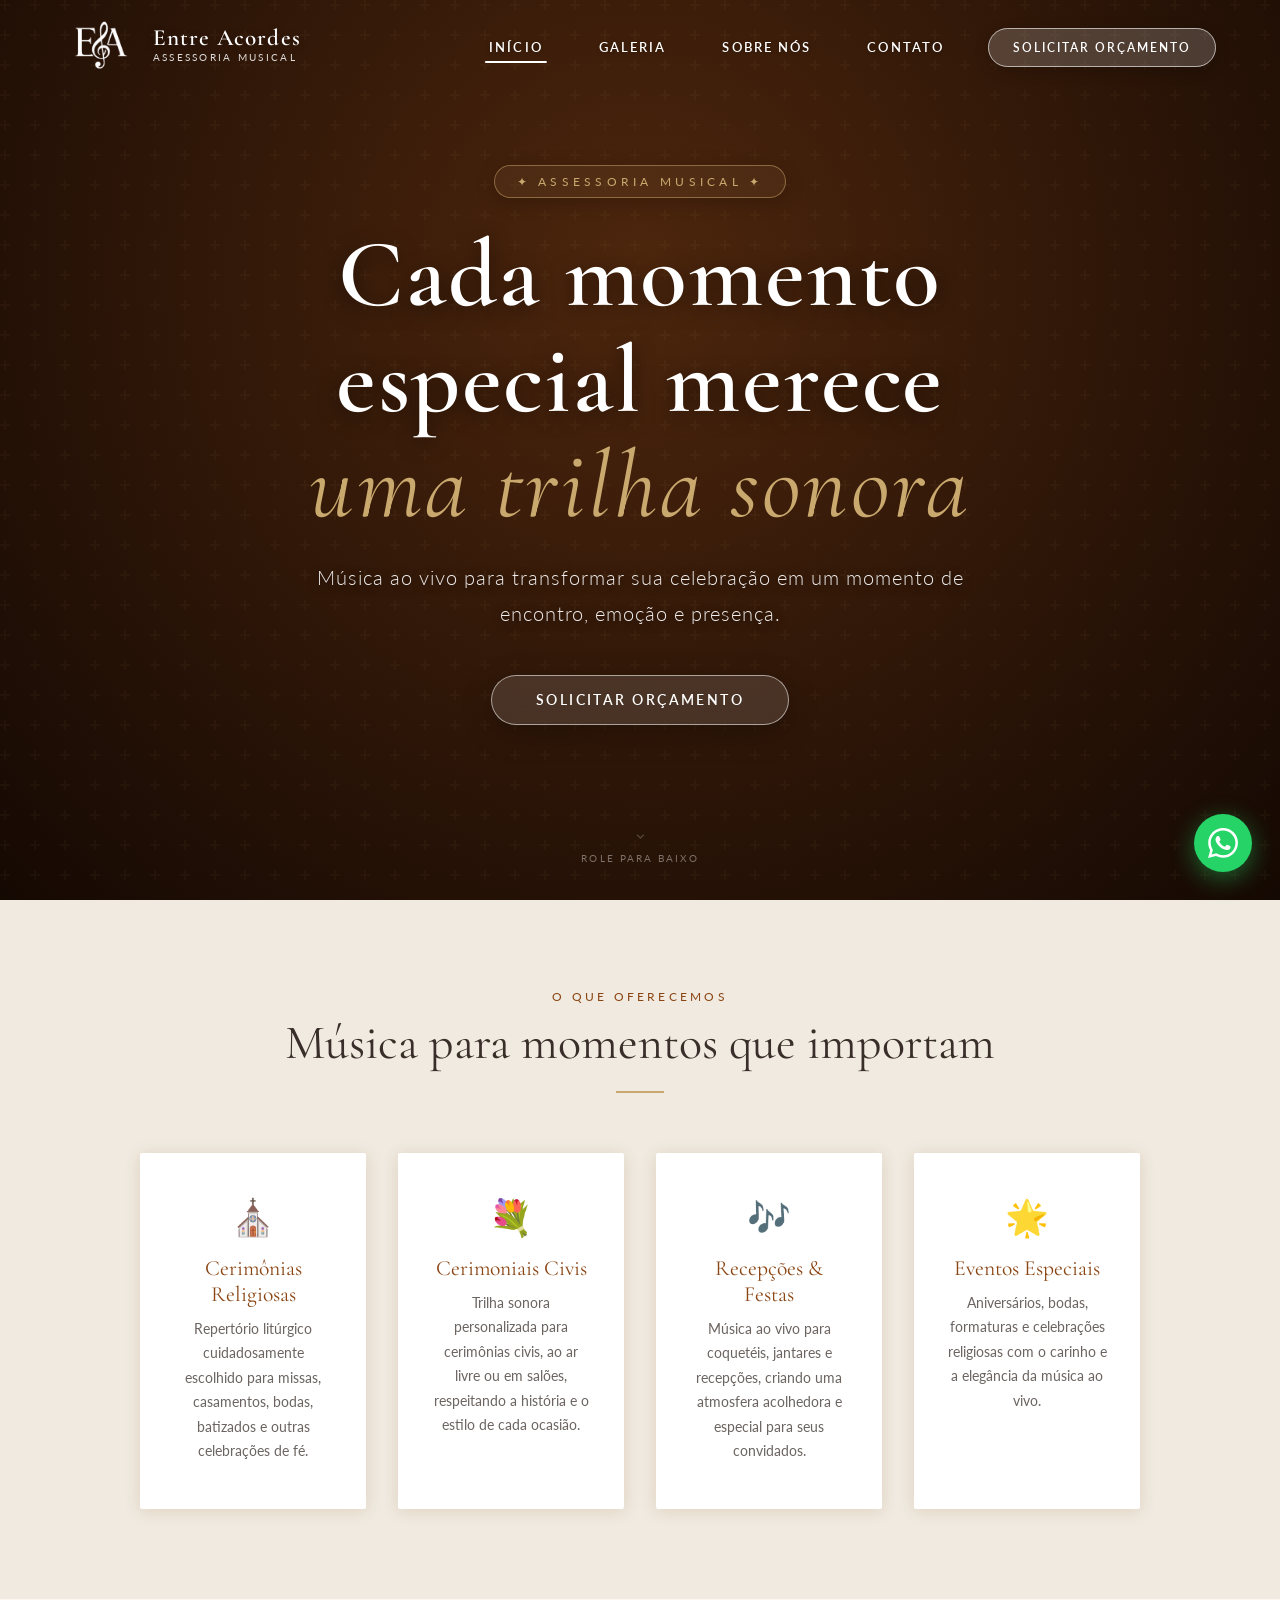
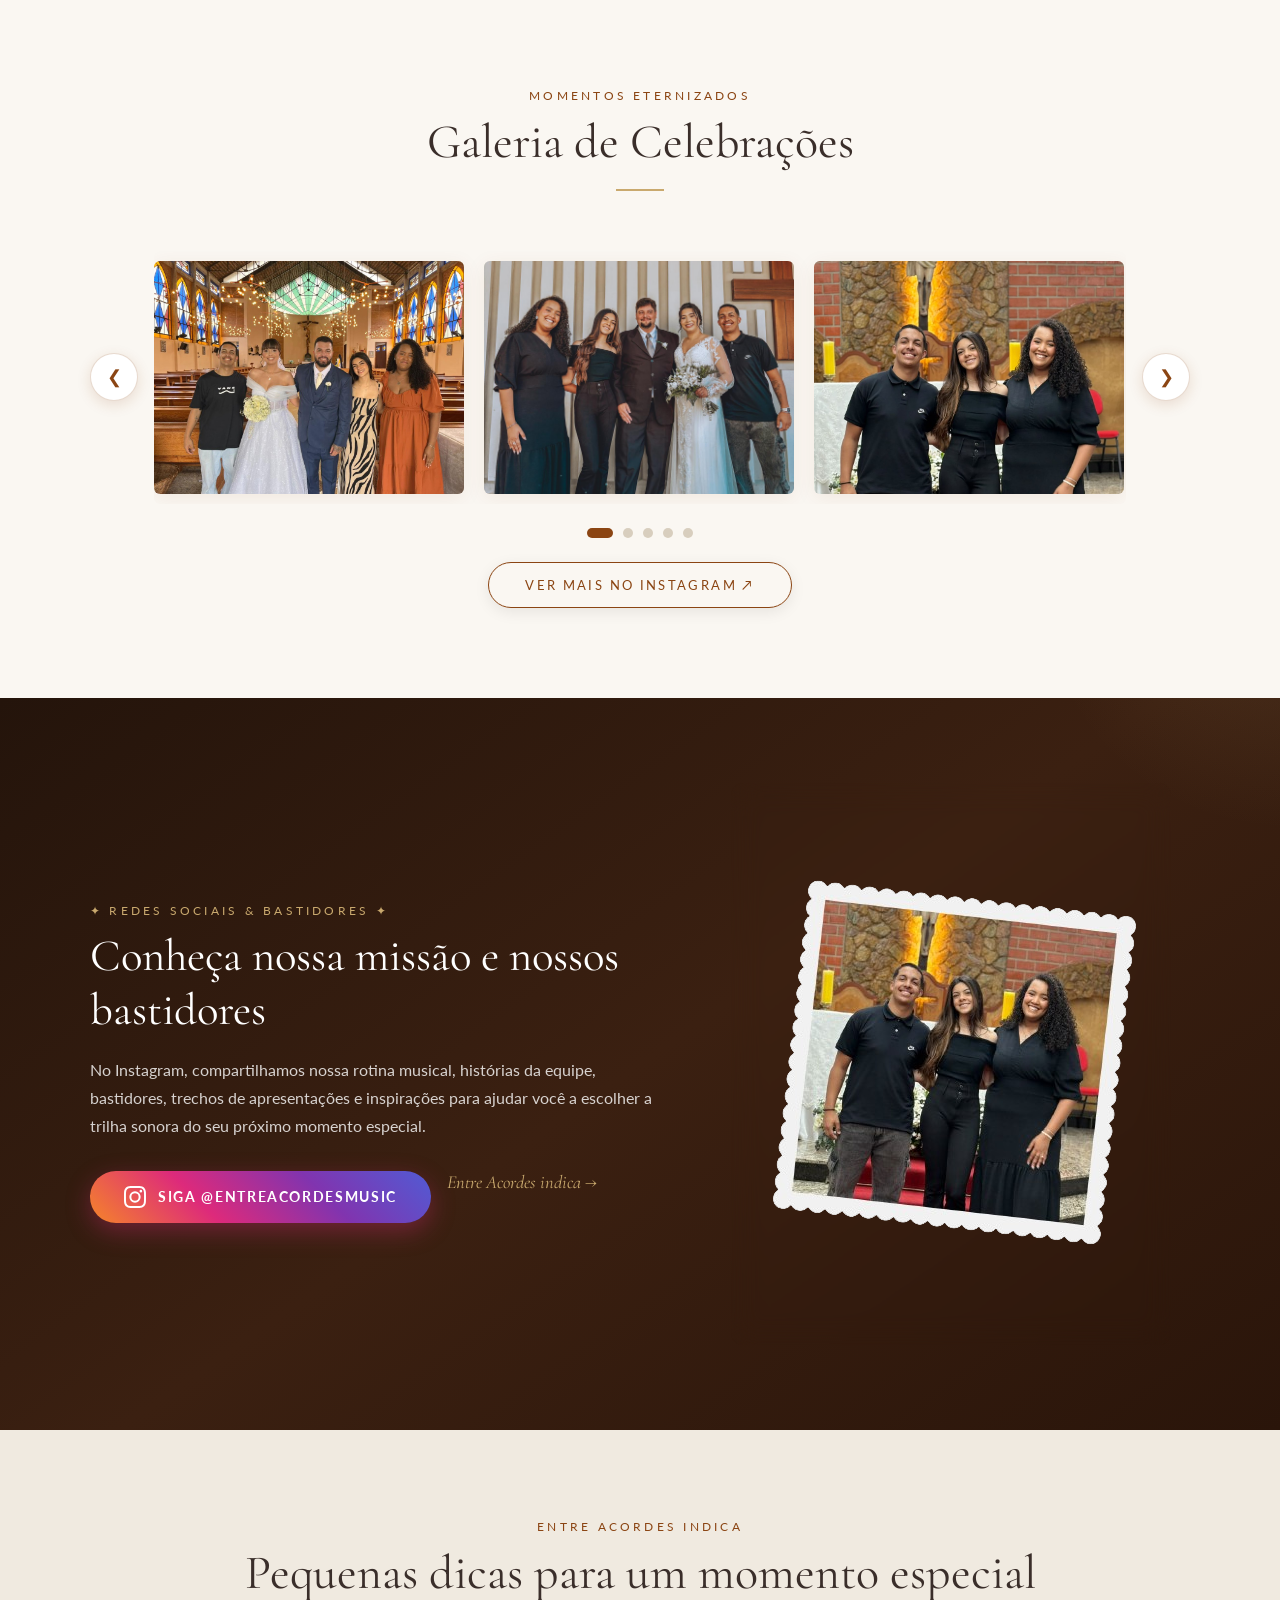
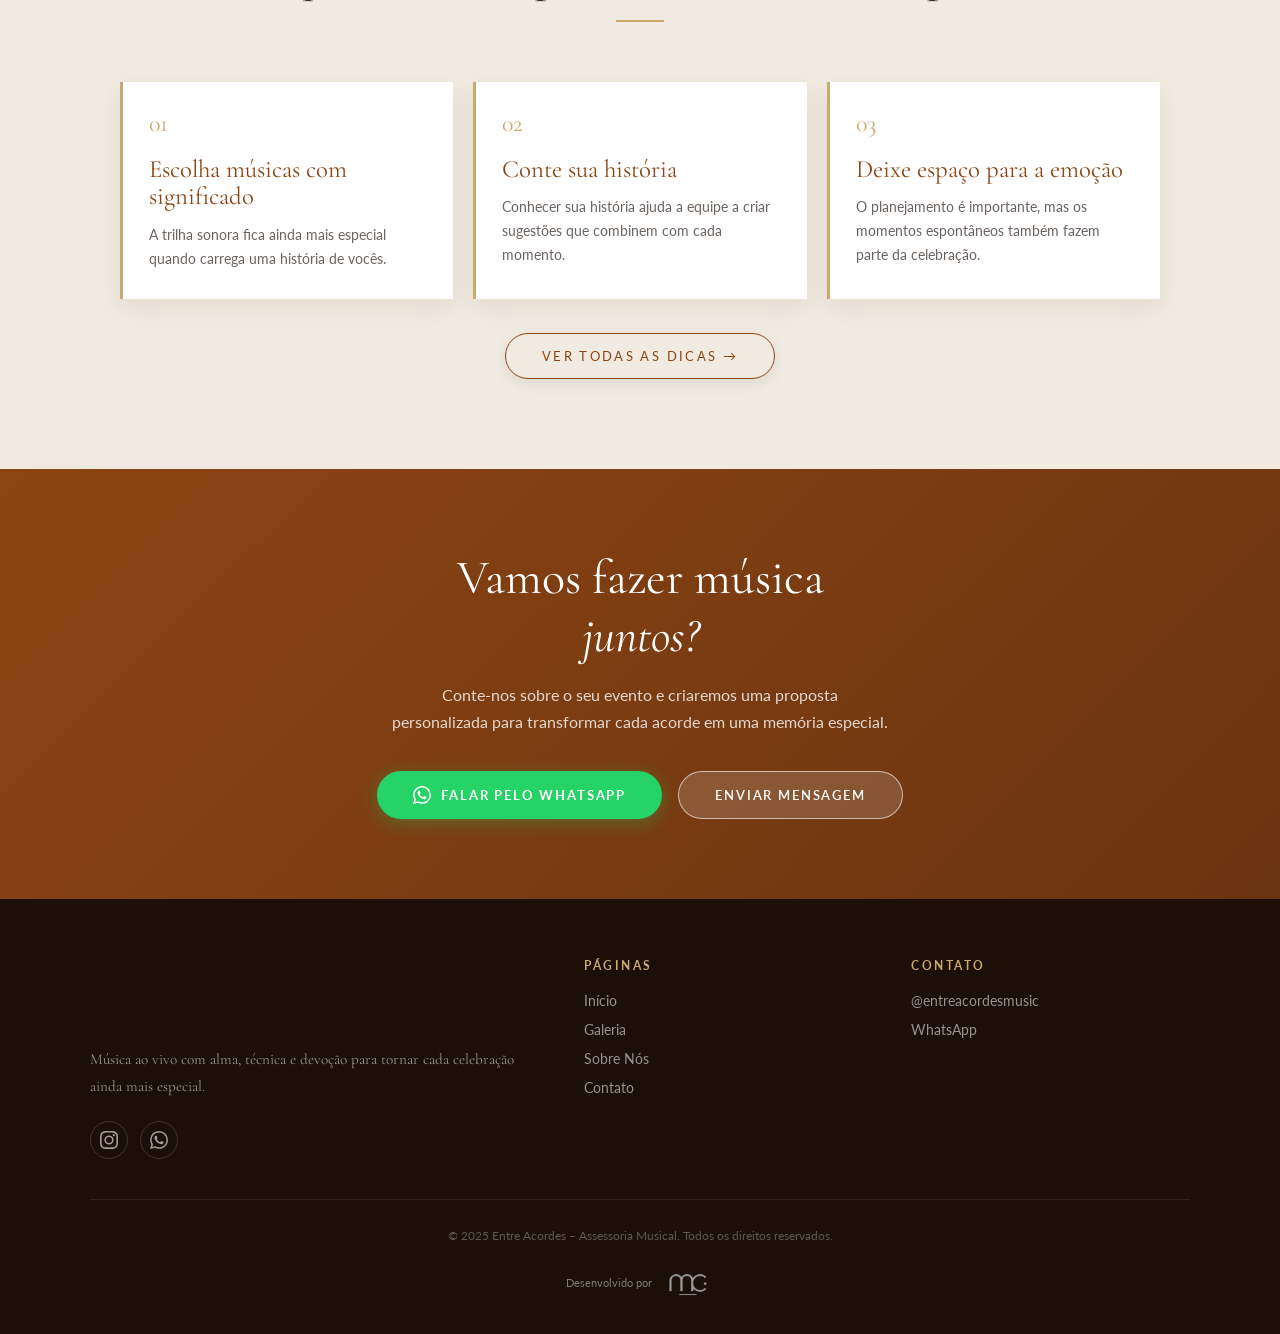
==== commit e0e19274: "fix: corrigir formatação do título na seção hero para melhor legibilidade" ====
--- a/index.html
+++ b/index.html
@@ -39,7 +39,7 @@
   <div class="hero-overlay"></div>
   <div class="hero-content">
     <span class="hero-tag">✦ Assessoria Musical ✦</span>
-    <h1>Cada momento<br /><span class="hero-script">especial merece</span><br /><em>uma trilha sonora</em></h1>
+    <h1>Cada momento<br />especial merece<br /><em>uma trilha sonora</em></h1>
     <p class="hero-sub">
       Música ao vivo para transformar sua celebração em um momento de encontro, emoção e presença.
     </p>
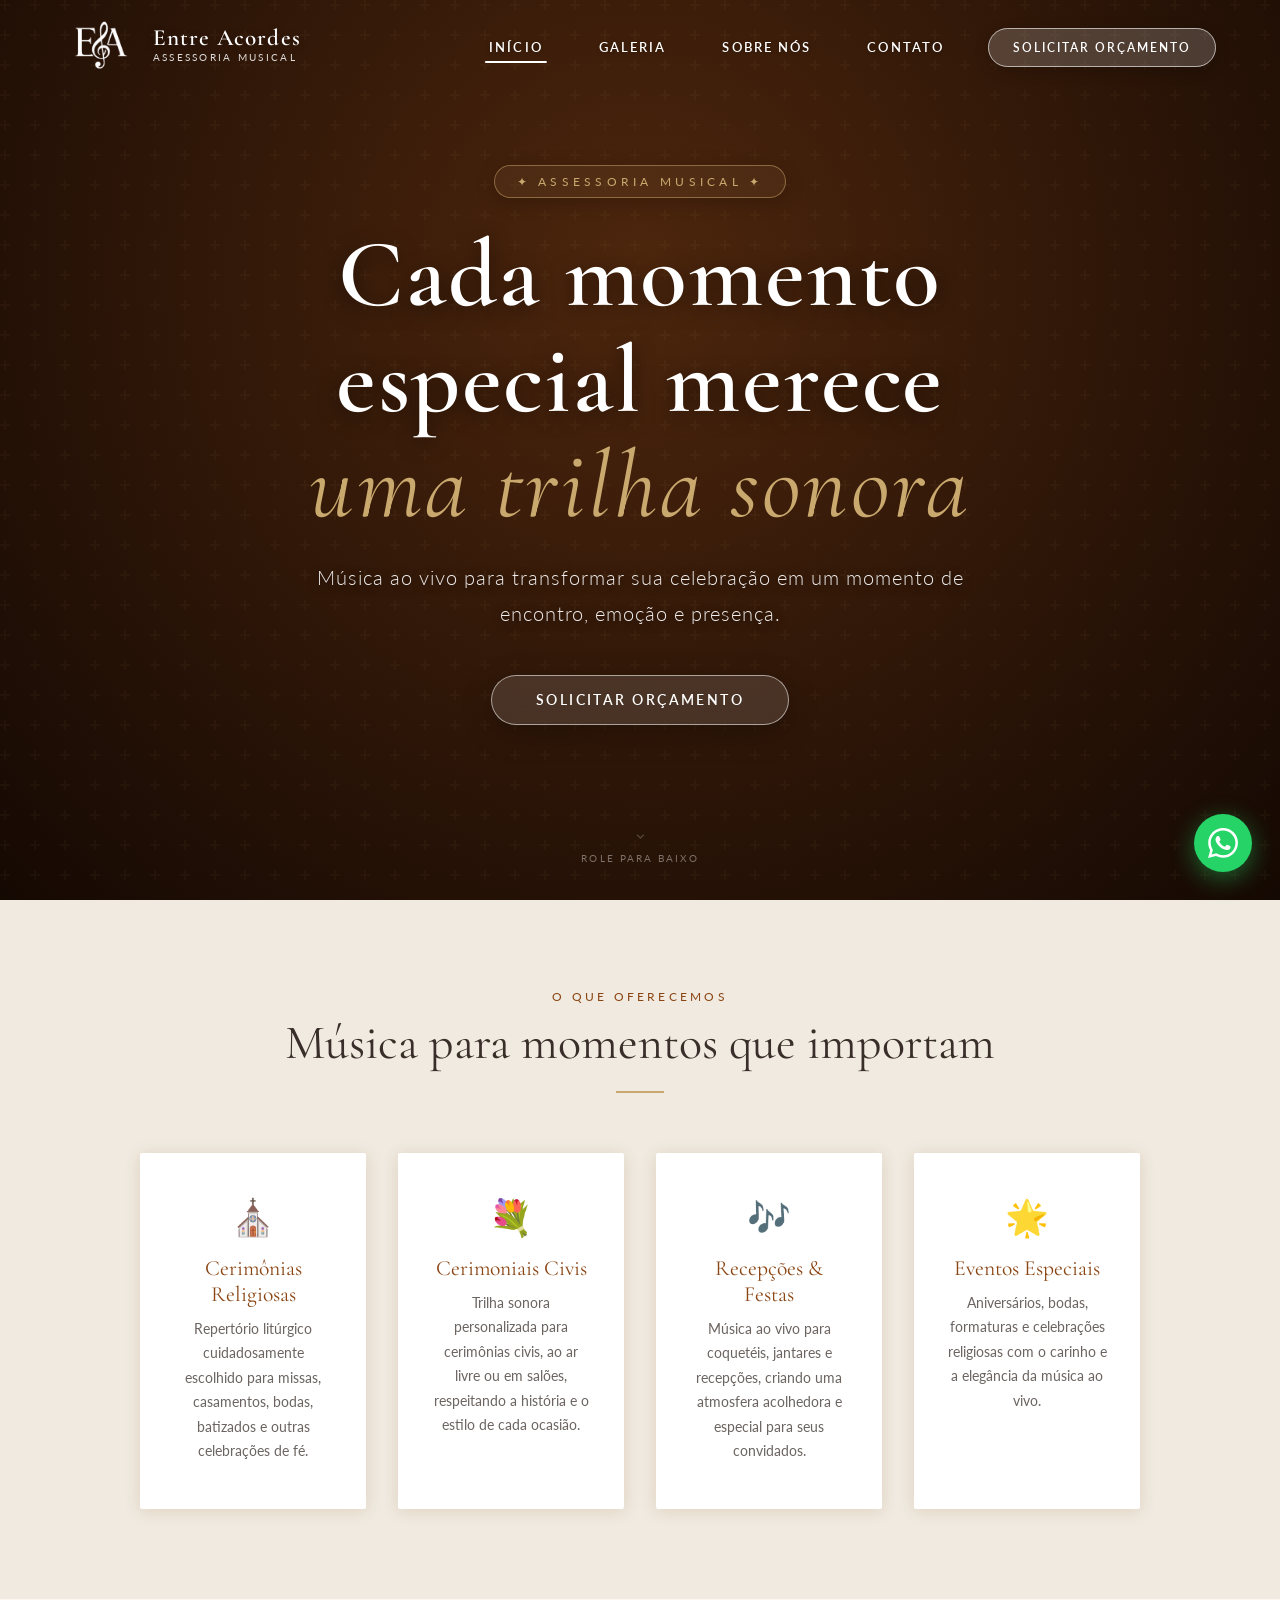
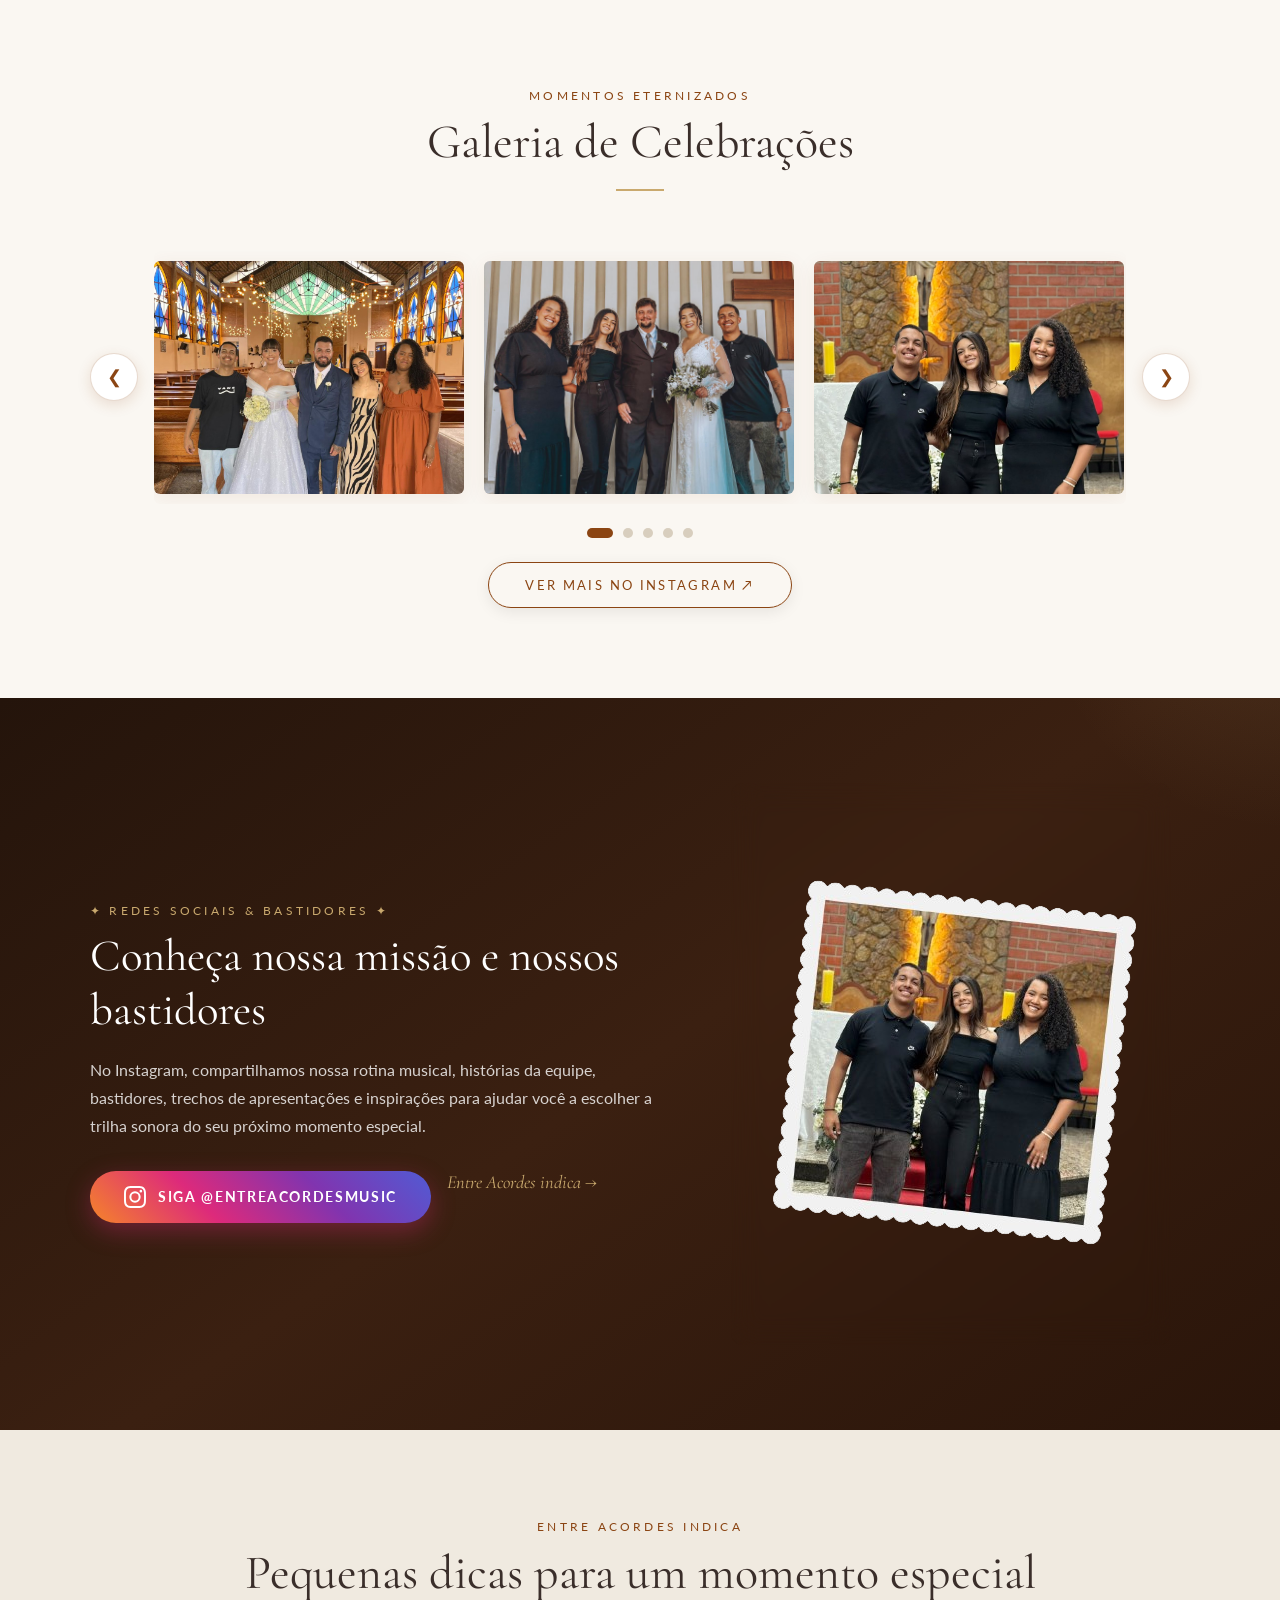
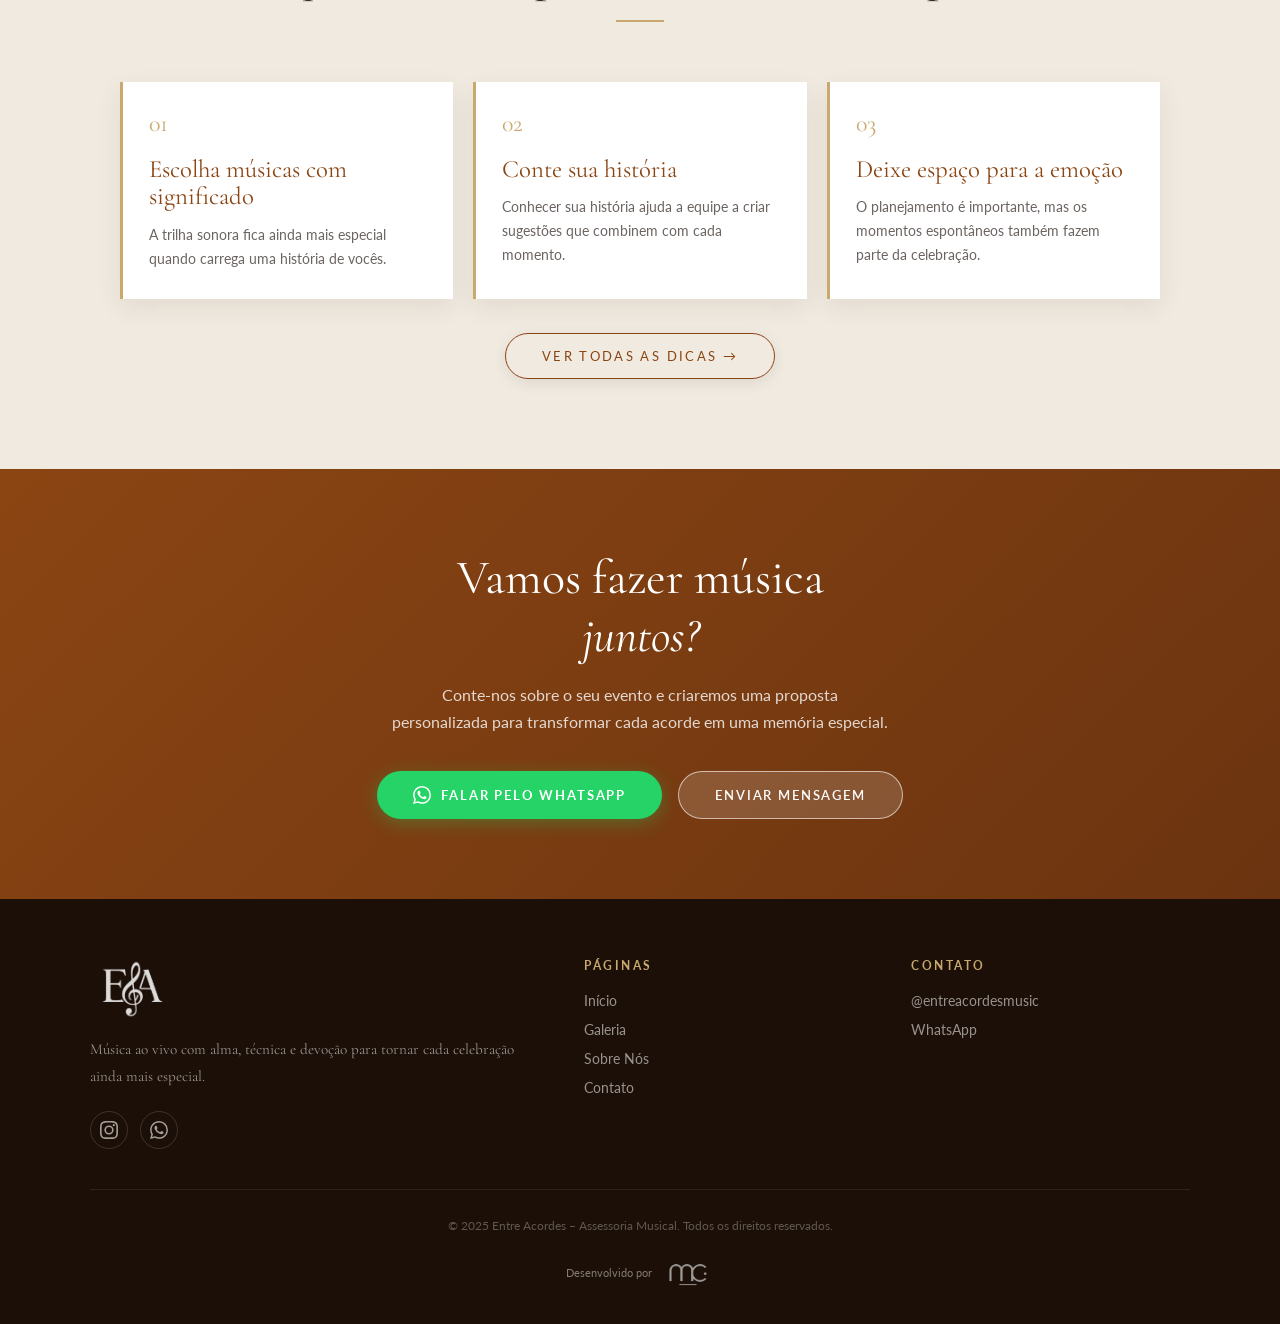
==== commit 03c71111: "fix: atualizar logo no rodapé para nova versão" ====
--- a/index.html
+++ b/index.html
@@ -30,7 +30,7 @@
     <li><a href="index.html#galeria">Galeria</a></li>
     <li><a href="sobre.html">Sobre Nós</a></li>
     <li><a href="contato.html">Contato</a></li>
-    <li><a href="https://wa.me/5500000000000?text=Olá!%20Gostaria%20de%20solicitar%20um%20orçamento%20para%20o%20meu%20evento." target="_blank" class="btn-orcamento">Solicitar Orçamento</a></li>
+    <li><a href="https://wa.me/WHATSAPP_PRIMARY?text=Olá!%20Gostaria%20de%20solicitar%20um%20orçamento%20para%20o%20meu%20evento." target="_blank" class="btn-orcamento">Solicitar Orçamento</a></li>
   </ul>
 </nav>
 
@@ -257,7 +257,7 @@
   <h2>Vamos fazer música<br /><em style="font-style:italic;">juntos?</em></h2>
   <p>Conte-nos sobre o seu evento e criaremos uma proposta<br />personalizada para transformar cada acorde em uma memória especial.</p>
   <div class="cta-btns">
-    <a href="https://wa.me/5500000000000?text=Olá!%20Gostaria%20de%20solicitar%20um%20orçamento%20para%20o%20meu%20evento." target="_blank" class="btn-wpp">
+    <a href="https://wa.me/WHATSAPP_PRIMARY?text=Olá!%20Gostaria%20de%20solicitar%20um%20orçamento%20para%20o%20meu%20evento." target="_blank" class="btn-wpp">
       <svg xmlns="http://www.w3.org/2000/svg" viewBox="0 0 24 24" fill="white" width="18" height="18">
         <path d="M17.472 14.382c-.297-.149-1.758-.867-2.03-.967-.273-.099-.471-.148-.67.15-.197.297-.767.966-.94 1.164-.173.199-.347.223-.644.075-.297-.15-1.255-.463-2.39-1.475-.883-.788-1.48-1.761-1.653-2.059-.173-.297-.018-.458.13-.606.134-.133.298-.347.446-.52.149-.174.198-.298.298-.497.099-.198.05-.371-.025-.52-.075-.149-.669-1.612-.916-2.207-.242-.579-.487-.5-.669-.51-.173-.008-.371-.01-.57-.01-.198 0-.52.074-.792.372-.272.297-1.04 1.016-1.04 2.479 0 1.462 1.065 2.875 1.213 3.074.149.198 2.096 3.2 5.077 4.487.709.306 1.262.489 1.694.625.712.227 1.36.195 1.871.118.571-.085 1.758-.719 2.006-1.413.248-.694.248-1.289.173-1.413-.074-.124-.272-.198-.57-.347m-5.421 7.403h-.004a9.87 9.87 0 01-5.031-1.378l-.361-.214-3.741.982.998-3.648-.235-.374a9.86 9.86 0 01-1.51-5.26c.001-5.45 4.436-9.884 9.888-9.884 2.64 0 5.122 1.03 6.988 2.898a9.825 9.825 0 012.893 6.994c-.003 5.45-4.437 9.884-9.885 9.884m8.413-18.297A11.815 11.815 0 0012.05 0C5.495 0 .16 5.335.157 11.892c0 2.096.547 4.142 1.588 5.945L.057 24l6.305-1.654a11.882 11.882 0 005.683 1.448h.005c6.554 0 11.89-5.335 11.893-11.893a11.821 11.821 0 00-3.48-8.413Z"/>
       </svg>
@@ -271,7 +271,7 @@
 <footer>
   <div class="footer-inner">
     <div class="footer-brand">
-      <img src="images/logo-oficial.png" alt="Entre Acordes" style="height:70px; mix-blend-mode: multiply;" />
+      <img src="images/logo-branca.png" alt="Entre Acordes" />
       <p>Música ao vivo com alma, técnica e devoção para tornar cada celebração ainda mais especial.</p>
       <div class="footer-social" style="margin-top:20px;">
         <a href="https://www.instagram.com/entreacordesmusic" target="_blank" title="Instagram">
@@ -279,7 +279,7 @@
             <path d="M12 2.163c3.204 0 3.584.012 4.85.07 3.252.148 4.771 1.691 4.919 4.919.058 1.265.069 1.645.069 4.849 0 3.205-.012 3.584-.069 4.849-.149 3.225-1.664 4.771-4.919 4.919-1.266.058-1.644.07-4.85.07-3.204 0-3.584-.012-4.849-.07-3.26-.149-4.771-1.699-4.919-4.92-.058-1.265-.07-1.644-.07-4.849 0-3.204.013-3.583.07-4.849.149-3.227 1.664-4.771 4.919-4.919 1.266-.057 1.645-.069 4.849-.069zM12 0C8.741 0 8.333.014 7.053.072 2.695.272.273 2.69.073 7.052.014 8.333 0 8.741 0 12c0 3.259.014 3.668.072 4.948.2 4.358 2.618 6.78 6.98 6.98C8.333 23.986 8.741 24 12 24c3.259 0 3.668-.014 4.948-.072 4.354-.2 6.782-2.618 6.979-6.98.059-1.28.073-1.689.073-4.948 0-3.259-.014-3.667-.072-4.947-.196-4.354-2.617-6.78-6.979-6.98C15.668.014 15.259 0 12 0zm0 5.838a6.162 6.162 0 100 12.324 6.162 6.162 0 000-12.324zM12 16a4 4 0 110-8 4 4 0 010 8zm6.406-11.845a1.44 1.44 0 100 2.881 1.44 1.44 0 000-2.881z"/>
           </svg>
         </a>
-        <a href="https://wa.me/5500000000000?text=Ol%C3%A1!%20Gostaria%20de%20conhecer%20os%20servi%C3%A7os%20musicais%20da%20Entre%20Acordes." target="_blank" title="WhatsApp">
+        <a href="https://wa.me/WHATSAPP_PRIMARY?text=Ol%C3%A1!%20Gostaria%20de%20conhecer%20os%20servi%C3%A7os%20musicais%20da%20Entre%20Acordes." target="_blank" title="WhatsApp">
           <svg xmlns="http://www.w3.org/2000/svg" width="18" height="18" viewBox="0 0 24 24" fill="currentColor">
             <path d="M17.472 14.382c-.297-.149-1.758-.867-2.03-.967-.273-.099-.471-.148-.67.15-.197.297-.767.966-.94 1.164-.173.199-.347.223-.644.075-.297-.15-1.255-.463-2.39-1.475-.883-.788-1.48-1.761-1.653-2.059-.173-.297-.018-.458.13-.606.134-.133.298-.347.446-.52.149-.174.198-.298.298-.497.099-.198.05-.371-.025-.52-.075-.149-.669-1.612-.916-2.207-.242-.579-.487-.5-.669-.51-.173-.008-.371-.01-.57-.01-.198 0-.52.074-.792.372-.272.297-1.04 1.016-1.04 2.479 0 1.462 1.065 2.875 1.213 3.074.149.198 2.096 3.2 5.077 4.487.709.306 1.262.489 1.694.625.712.227 1.36.195 1.871.118.571-.085 1.758-.719 2.006-1.413.248-.694.248-1.289.173-1.413-.074-.124-.272-.198-.57-.347m-5.421 7.403h-.004a9.87 9.87 0 01-5.031-1.378l-.361-.214-3.741.982.998-3.648-.235-.374a9.86 9.86 0 01-1.51-5.26c.001-5.45 4.436-9.884 9.888-9.884 2.64 0 5.122 1.03 6.988 2.898a9.825 9.825 0 012.893 6.994c-.003 5.45-4.437 9.884-9.885 9.884m8.413-18.297A11.815 11.815 0 0012.05 0C5.495 0 .16 5.335.157 11.892c0 2.096.547 4.142 1.588 5.945L.057 24l6.305-1.654a11.882 11.882 0 005.683 1.448h.005c6.554 0 11.89-5.335 11.893-11.893a11.821 11.821 0 00-3.48-8.413Z"/>
           </svg>
@@ -299,7 +299,7 @@
       <h4>Contato</h4>
       <ul>
         <li><a href="https://www.instagram.com/entreacordesmusic" target="_blank">@entreacordesmusic</a></li>
-        <li><a href="https://wa.me/5500000000000?text=Ol%C3%A1!%20Gostaria%20de%20conhecer%20os%20servi%C3%A7os%20musicais%20da%20Entre%20Acordes.">WhatsApp</a></li>
+        <li><a href="https://wa.me/WHATSAPP_PRIMARY?text=Ol%C3%A1!%20Gostaria%20de%20conhecer%20os%20servi%C3%A7os%20musicais%20da%20Entre%20Acordes.">WhatsApp</a></li>
       </ul>
     </div>
   </div>
@@ -313,12 +313,13 @@
 </footer>
 
 <!-- ══ BOTÃO WPP FLUTUANTE ══ -->
-<a href="https://wa.me/5500000000000?text=Ol%C3%A1!%20Gostaria%20de%20solicitar%20um%20or%C3%A7amento%20para%20uma%20celebra%C3%A7%C3%A3o%20ou%20evento." target="_blank" class="wpp-float" title="Falar pelo WhatsApp">
+<a href="https://wa.me/WHATSAPP_PRIMARY?text=Ol%C3%A1!%20Gostaria%20de%20solicitar%20um%20or%C3%A7amento%20para%20uma%20celebra%C3%A7%C3%A3o%20ou%20evento." target="_blank" class="wpp-float" title="Falar pelo WhatsApp">
   <svg xmlns="http://www.w3.org/2000/svg" viewBox="0 0 24 24">
     <path d="M17.472 14.382c-.297-.149-1.758-.867-2.03-.967-.273-.099-.471-.148-.67.15-.197.297-.767.966-.94 1.164-.173.199-.347.223-.644.075-.297-.15-1.255-.463-2.39-1.475-.883-.788-1.48-1.761-1.653-2.059-.173-.297-.018-.458.13-.606.134-.133.298-.347.446-.52.149-.174.198-.298.298-.497.099-.198.05-.371-.025-.52-.075-.149-.669-1.612-.916-2.207-.242-.579-.487-.5-.669-.51-.173-.008-.371-.01-.57-.01-.198 0-.52.074-.792.372-.272.297-1.04 1.016-1.04 2.479 0 1.462 1.065 2.875 1.213 3.074.149.198 2.096 3.2 5.077 4.487.709.306 1.262.489 1.694.625.712.227 1.36.195 1.871.118.571-.085 1.758-.719 2.006-1.413.248-.694.248-1.289.173-1.413-.074-.124-.272-.198-.57-.347m-5.421 7.403h-.004a9.87 9.87 0 01-5.031-1.378l-.361-.214-3.741.982.998-3.648-.235-.374a9.86 9.86 0 01-1.51-5.26c.001-5.45 4.436-9.884 9.888-9.884 2.64 0 5.122 1.03 6.988 2.898a9.825 9.825 0 012.893 6.994c-.003 5.45-4.437 9.884-9.885 9.884m8.413-18.297A11.815 11.815 0 0012.05 0C5.495 0 .16 5.335.157 11.892c0 2.096.547 4.142 1.588 5.945L.057 24l6.305-1.654a11.882 11.882 0 005.683 1.448h.005c6.554 0 11.89-5.335 11.893-11.893a11.821 11.821 0 00-3.48-8.413Z"/>
   </svg>
 </a>
 
+<script src="whatsapp.js"></script>
 <script src="main.js"></script>
 </body>
 </html>
--- a/style.css
+++ b/style.css
@@ -2201,6 +2201,53 @@
     margin: 16px auto 36px;
   }
 
+  .insta-section {
+    padding: 64px 20px;
+  }
+
+  .insta-container > * {
+    width: 100%;
+    min-width: 0;
+    max-width: 100%;
+  }
+
+  .insta-content {
+    overflow-wrap: anywhere;
+  }
+
+  .insta-content .section-tag {
+    font-size: 0.62rem;
+    letter-spacing: 0.16em;
+  }
+
+  .insta-content h2 {
+    font-size: clamp(1.85rem, 8vw, 2.4rem);
+    overflow-wrap: anywhere;
+  }
+
+  .insta-content p {
+    font-size: 0.94rem;
+    overflow-wrap: anywhere;
+  }
+
+  .insta-actions {
+    align-items: stretch;
+    flex-direction: column;
+    gap: 18px;
+  }
+
+  .btn-insta {
+    justify-content: center;
+    padding: 14px 18px;
+    font-size: 0.78rem;
+    letter-spacing: 0.08em;
+  }
+
+  .indica-link {
+    display: block;
+    text-align: center;
+  }
+
   .btn-hero-translucido {
     width: 100%;
     max-width: 290px;
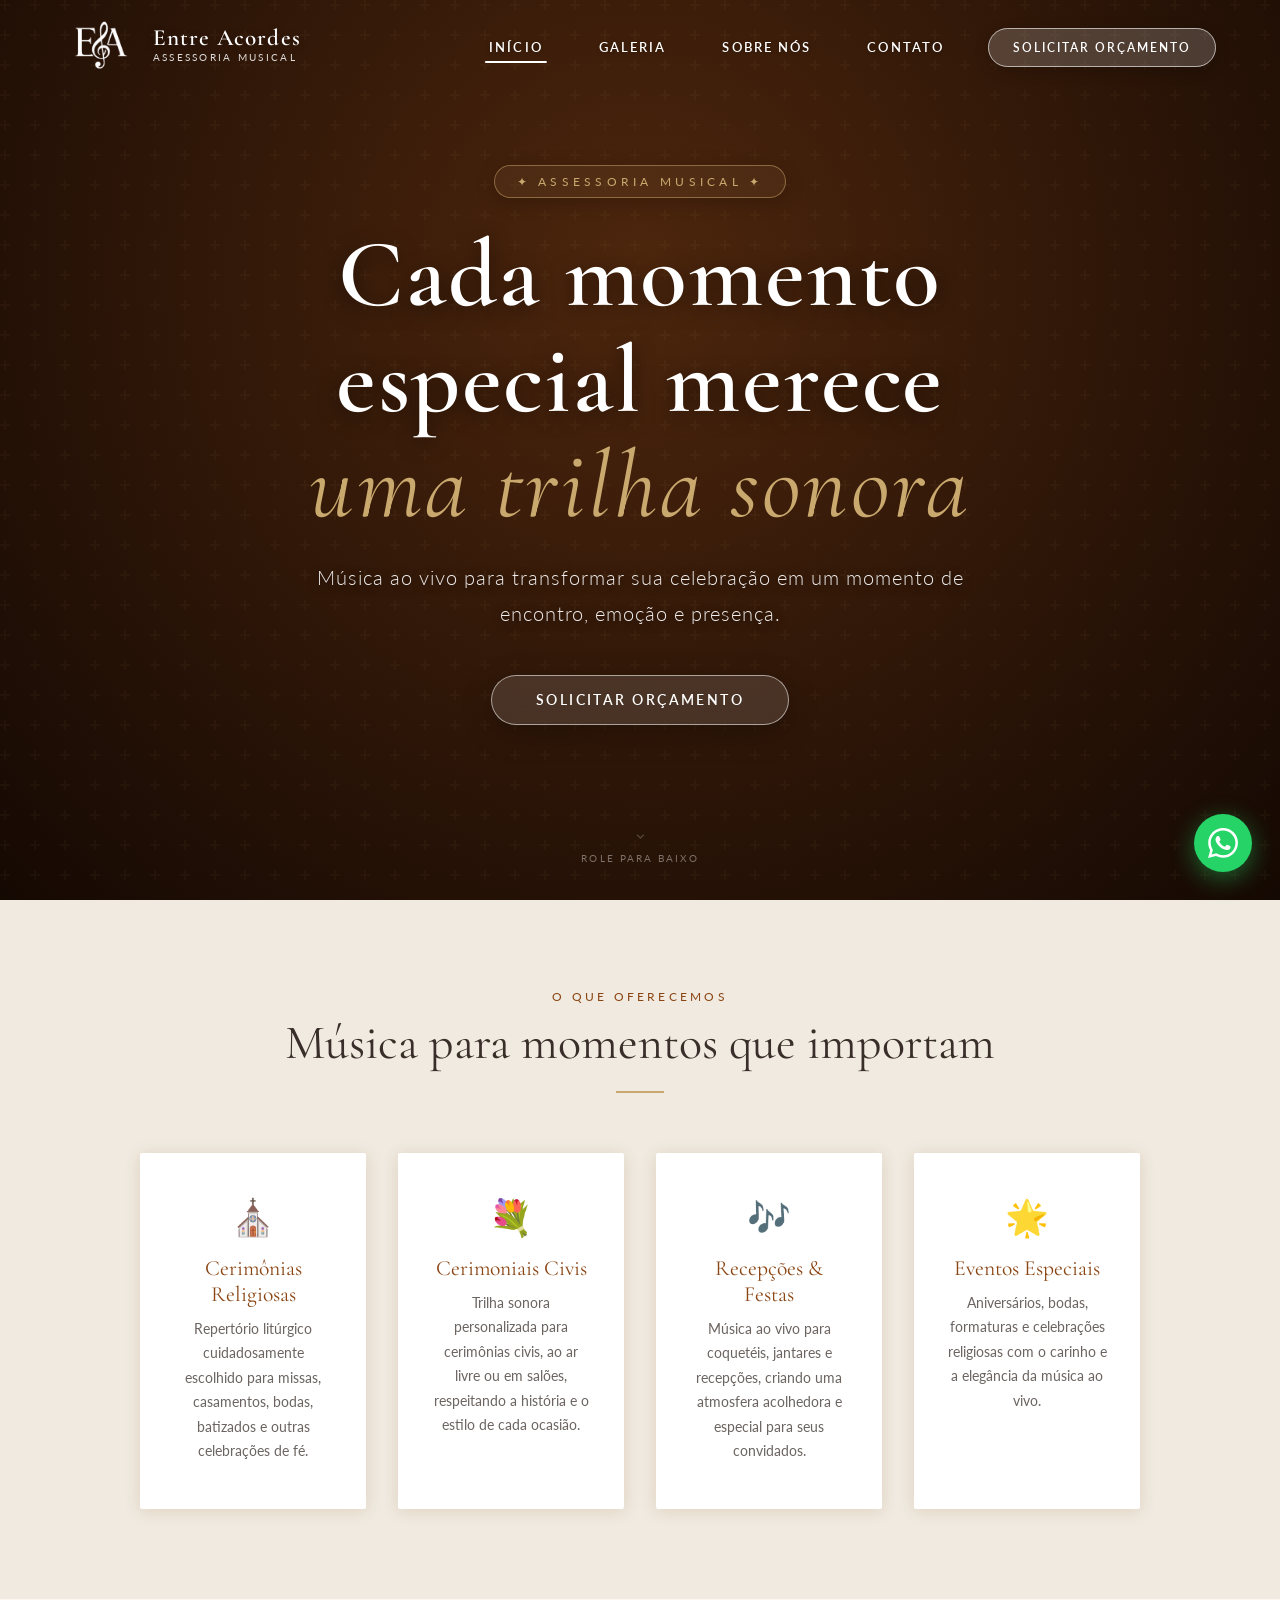
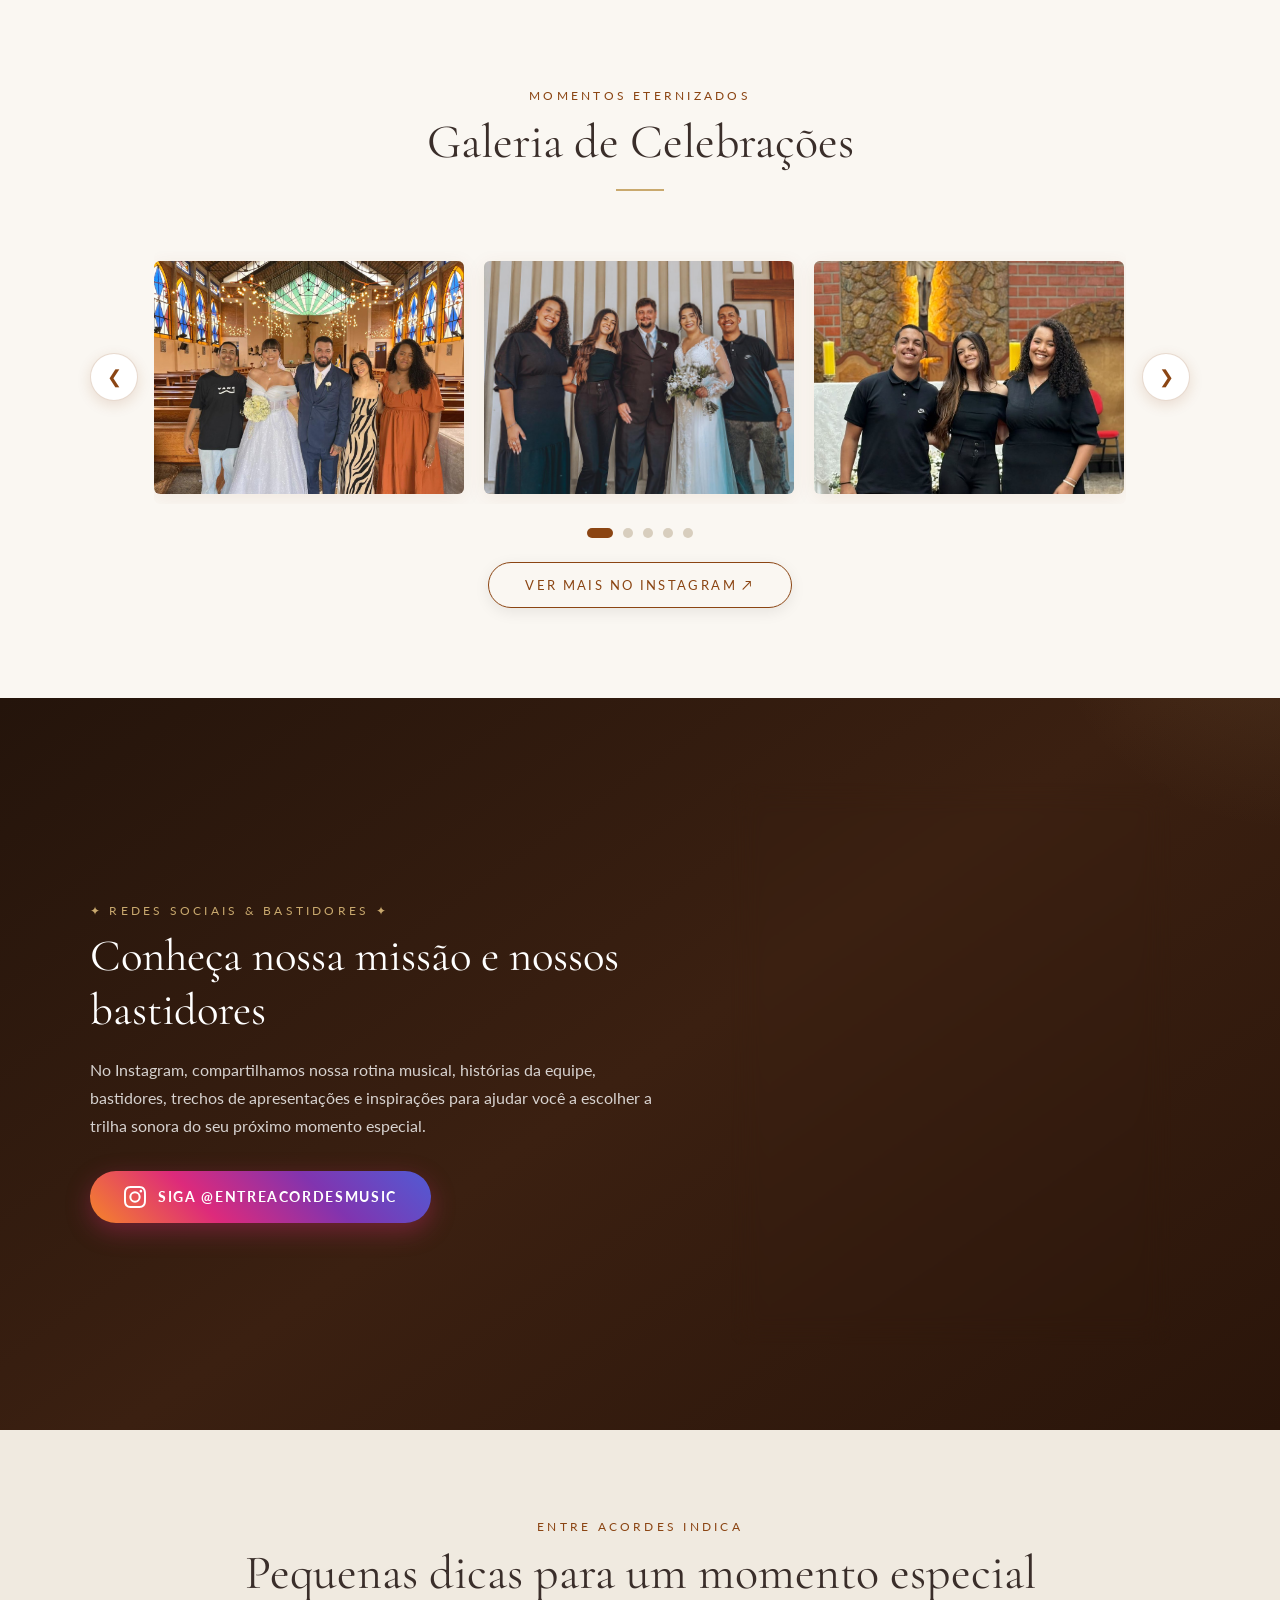
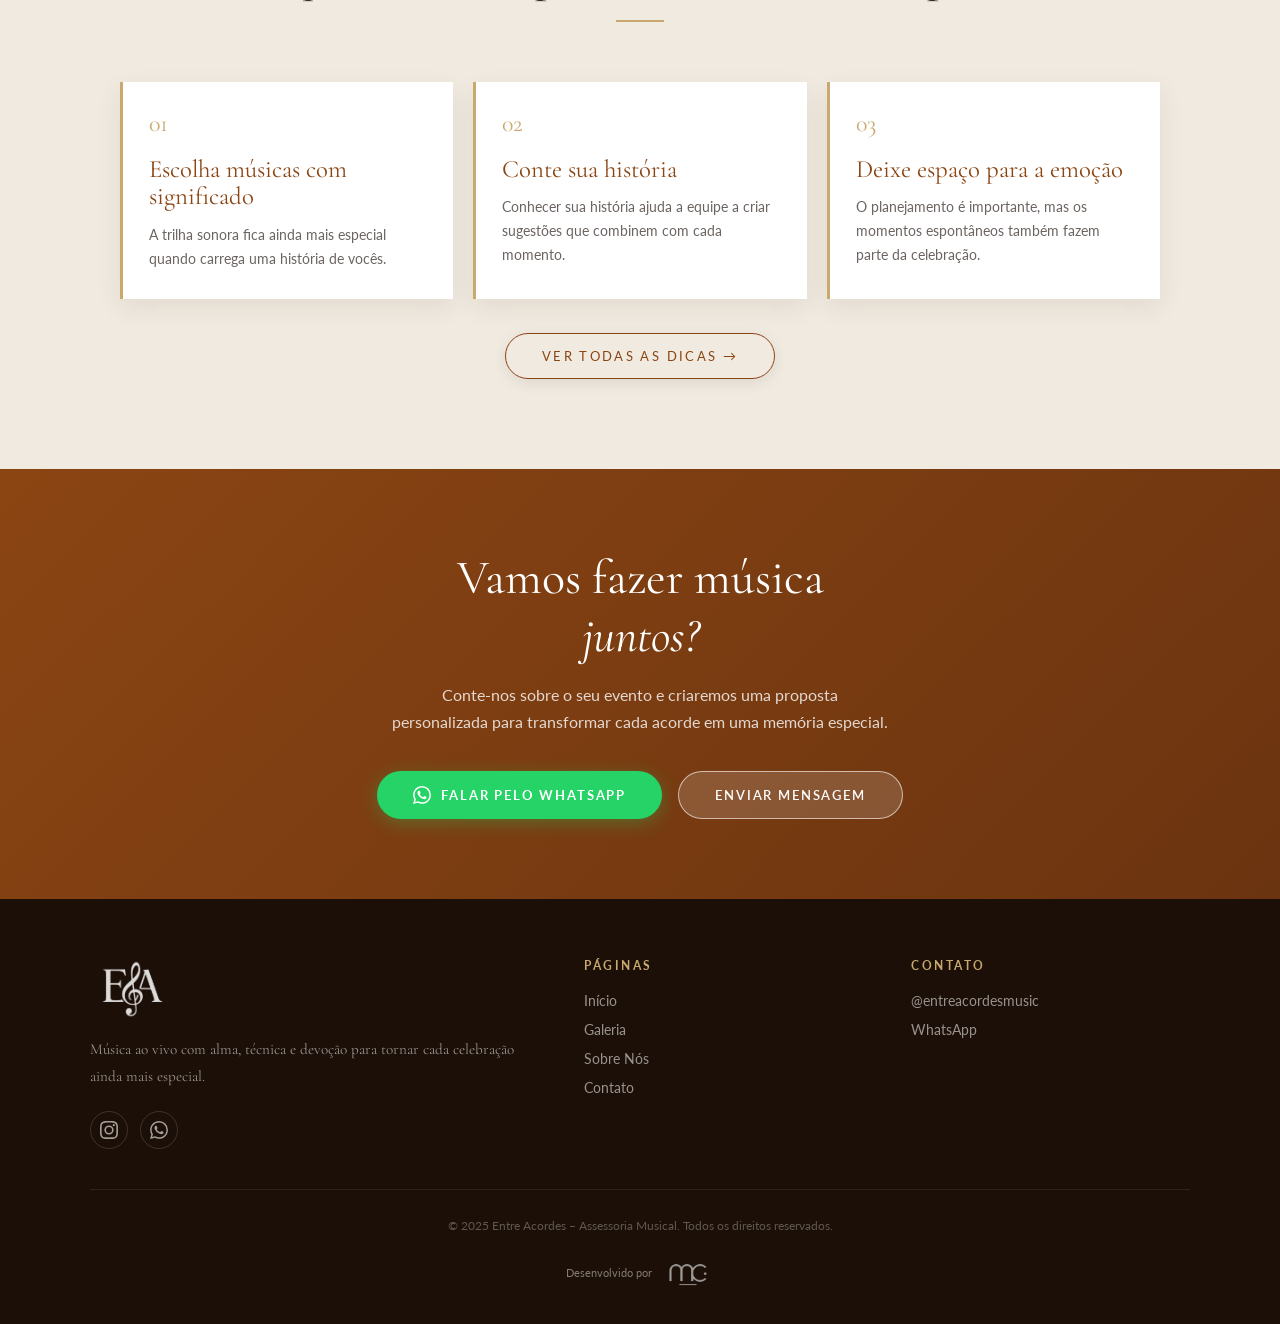
==== commit 3807630b: "fix: comentar link para a página "Entre Acordes indica" no HTML" ====
--- a/index.html
+++ b/index.html
@@ -201,9 +201,9 @@
           </svg>
           Siga @entreacordesmusic
         </a>
-        <a href="indica.html" class="indica-link">
+        <!-- <a href="indica.html" class="indica-link">
           Entre Acordes indica →
-        </a>
+        </a> -->
 
         <!-- TikTok estruturado (oculto por enquanto) -->
         <!--
--- a/style.css
+++ b/style.css
@@ -142,6 +142,19 @@
   font-weight: 600;
   line-height: 1;
   text-align: center;
+}
+
+.link-card-icon img {
+  display: block;
+  width: 22px;
+  height: 22px;
+  margin: 0 auto;
+}
+
+.link-card-icon-spotify {
+  /*   color: #79390e; */
+  color: #79390e;
+  color: #6b3410;
 }
 
 .link-card-primary .link-card-icon {
